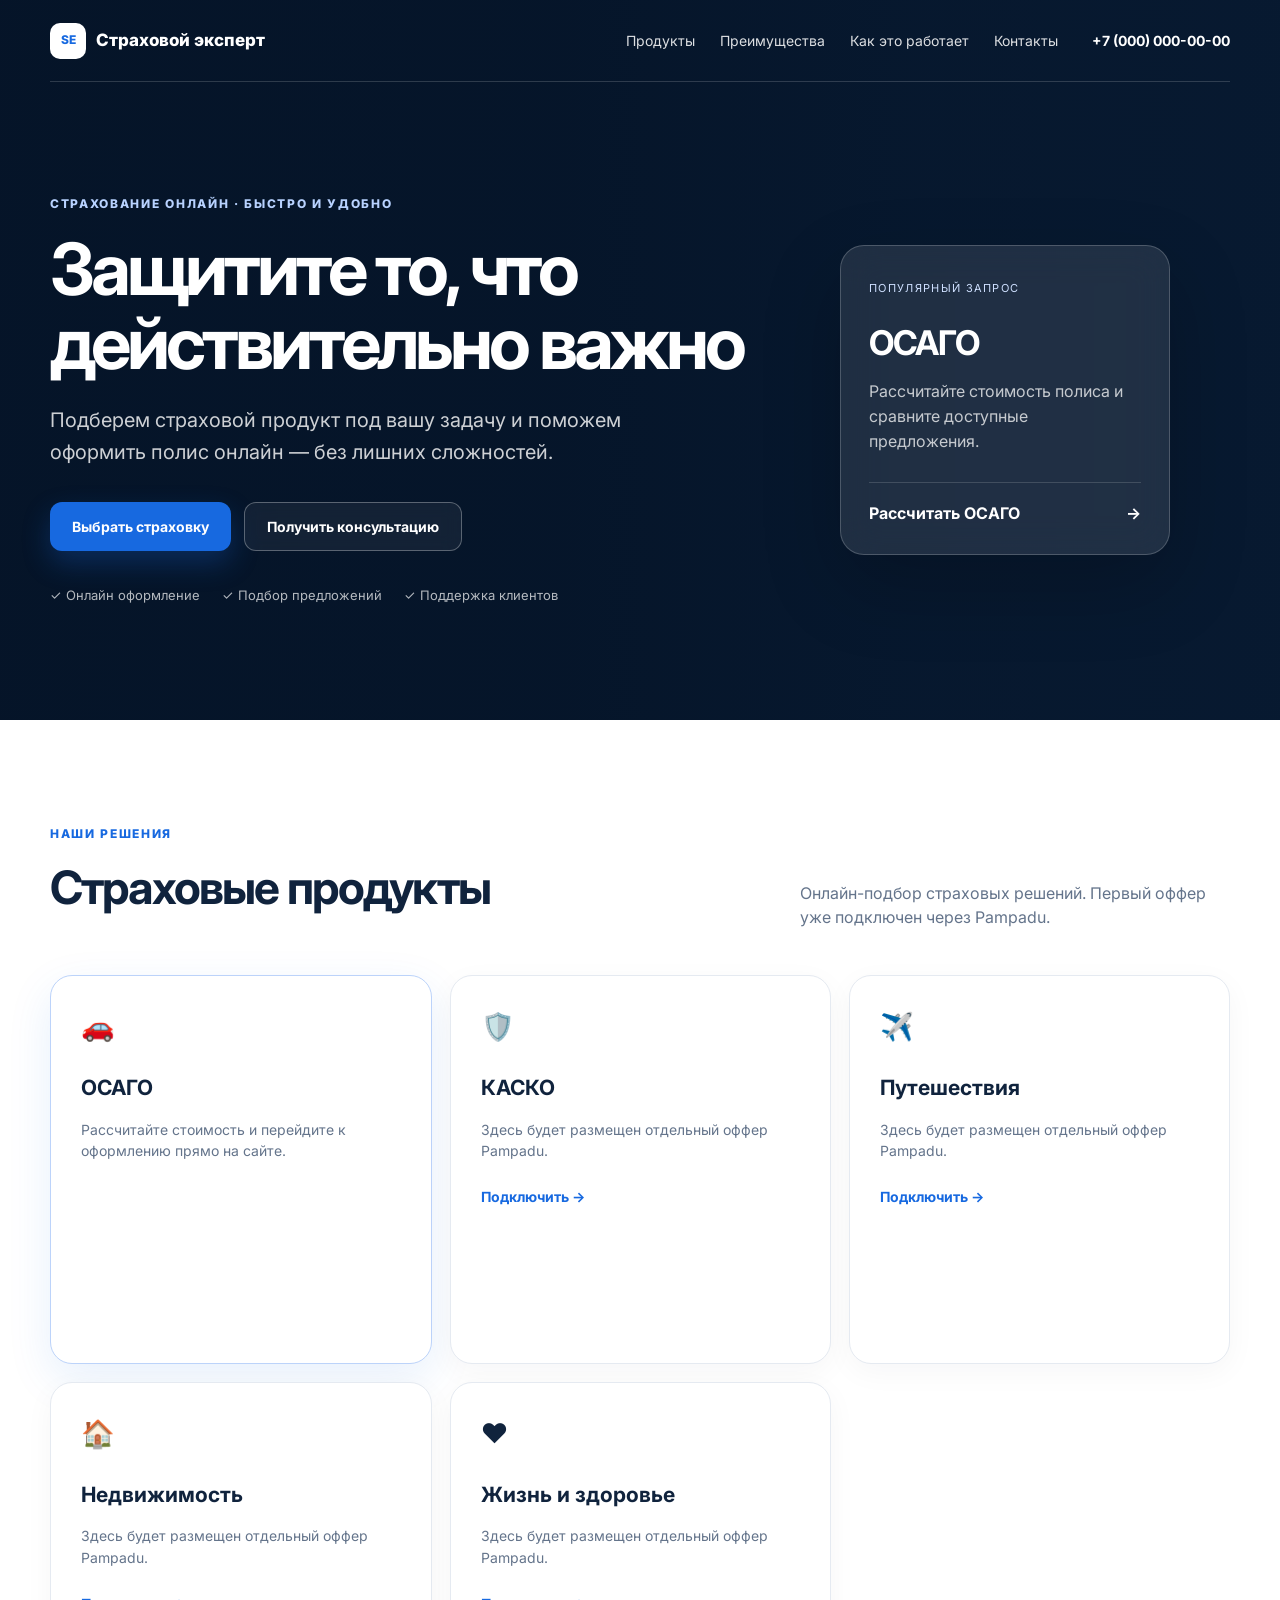
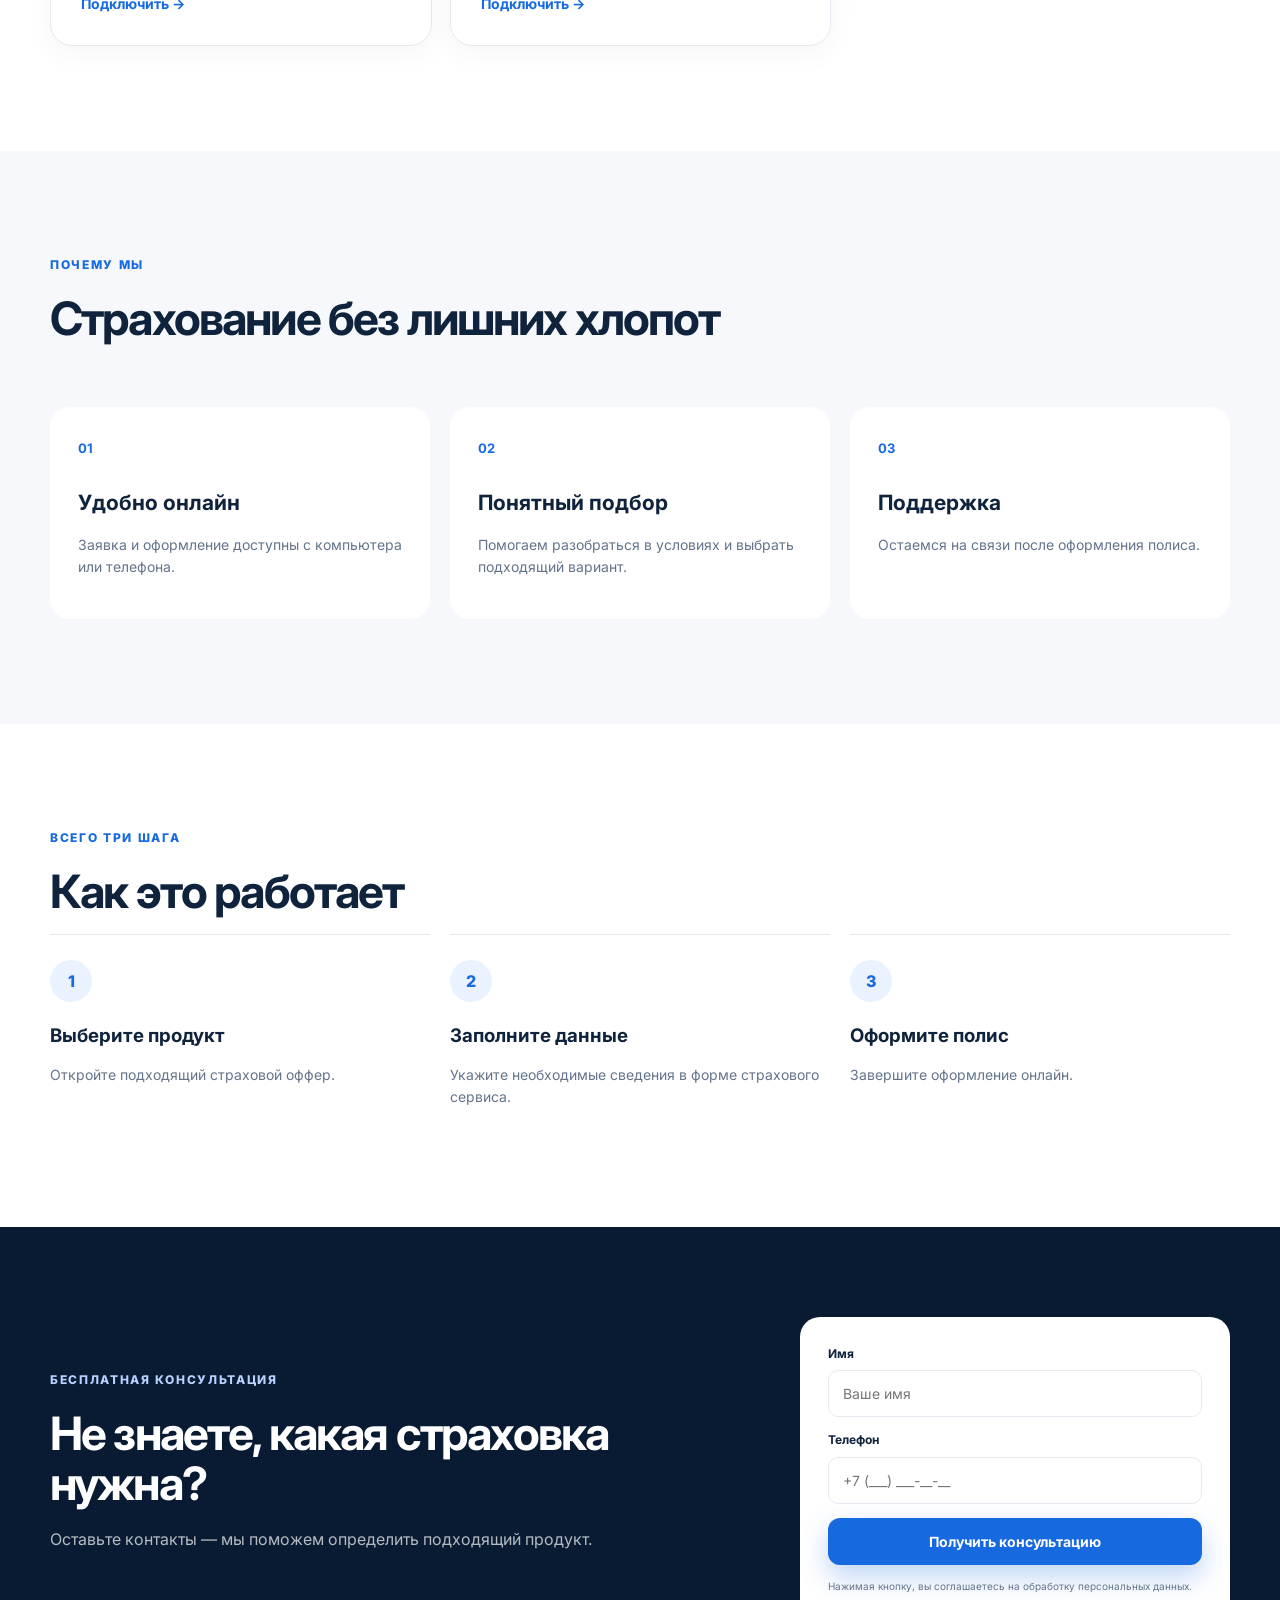
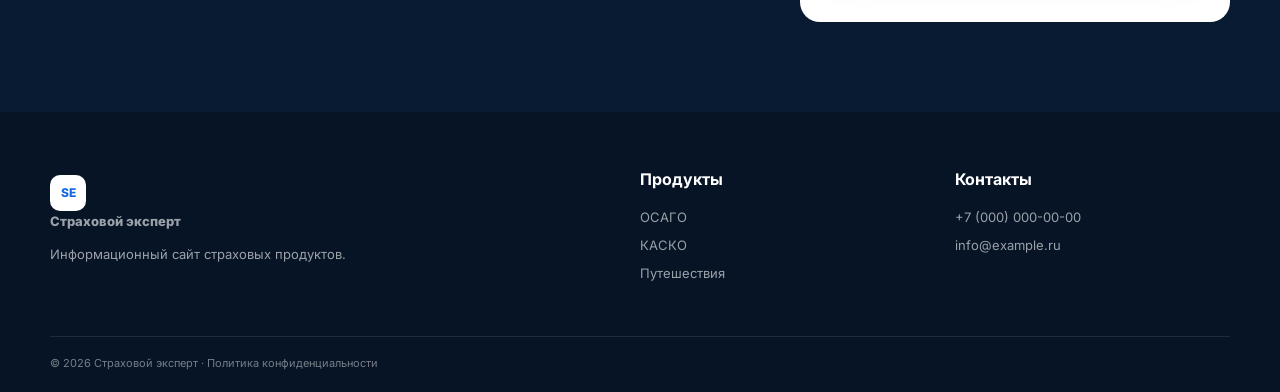
==== index.html @ 4b4bce6c "Integrate Pampadu insurance offer widget" ====
<!doctype html><html lang="ru"><head><meta charset="utf-8"><meta name="viewport" content="width=device-width,initial-scale=1"><meta name="description" content="Страхование онлайн: ОСАГО, КАСКО, путешествия, недвижимость, жизнь и здоровье."><meta name="theme-color" content="#081b33"><title>Страховой эксперт — страхование онлайн</title><link rel="preconnect" href="https://fonts.googleapis.com"><link rel="preconnect" href="https://fonts.gstatic.com" crossorigin><link href="https://fonts.googleapis.com/css2?family=Inter:wght@400;500;600;700;800&display=swap" rel="stylesheet"><link rel="stylesheet" href="assets/css/style.css"></head><body><header class="site-header"><div class="container nav"><a class="logo" href="#top"><span>SE</span> Страховой эксперт</a><nav aria-label="Основная навигация"><a href="#products">Продукты</a><a href="#benefits">Преимущества</a><a href="#steps">Как это работает</a><a href="#contacts">Контакты</a></nav><a class="nav-phone" href="tel:+70000000000">+7 (000) 000-00-00</a></div></header><main id="top"><section class="hero"><div class="hero-bg" aria-hidden="true"></div><div class="container hero-grid"><div class="hero-copy"><div class="eyebrow">Страхование онлайн · быстро и удобно</div><h1>Защитите то, что действительно важно</h1><p class="hero-lead">Подберем страховой продукт под вашу задачу и поможем оформить полис онлайн — без лишних сложностей.</p><div class="hero-actions"><a class="btn btn-primary" href="#products">Выбрать страховку</a><a class="btn btn-ghost" href="#contacts">Получить консультацию</a></div><div class="hero-trust"><span>✓ Онлайн оформление</span><span>✓ Подбор предложений</span><span>✓ Поддержка клиентов</span></div></div><aside class="hero-card"><span class="card-label">Популярный запрос</span><h2>ОСАГО</h2><p>Рассчитайте стоимость полиса и сравните доступные предложения.</p><a href="#widget-osago">Рассчитать ОСАГО <span>→</span></a></aside></div></section><section class="section" id="products"><div class="container"><div class="section-head"><div><div class="eyebrow dark">Наши решения</div><h2>Страховые продукты</h2></div><p>Онлайн-подбор страховых решений. Первый оффер уже подключен через Pampadu.</p></div><div class="products-grid"><article class="product-card featured" id="widget-osago"><div class="product-icon">🚗</div><h3>ОСАГО</h3><p>Рассчитайте стоимость и перейдите к оформлению прямо на сайте.</p><div class="pampadu-widget"><iframe src="https://ppdu.ru/20a883ab-352c-4dda-99d6-21e7056b18e9" style="width:100%;border:none;min-width:320px;overflow:hidden" id="ppdwiOffer" scrolling="no" title="Оффер Pampadu — ОСАГО"></iframe></div></article><article class="product-card"><div class="product-icon">🛡️</div><h3>КАСКО</h3><p>Здесь будет размещен отдельный оффер Pampadu.</p><a href="#contacts">Подключить →</a></article><article class="product-card"><div class="product-icon">✈️</div><h3>Путешествия</h3><p>Здесь будет размещен отдельный оффер Pampadu.</p><a href="#contacts">Подключить →</a></article><article class="product-card"><div class="product-icon">🏠</div><h3>Недвижимость</h3><p>Здесь будет размещен отдельный оффер Pampadu.</p><a href="#contacts">Подключить →</a></article><article class="product-card"><div class="product-icon">❤️</div><h3>Жизнь и здоровье</h3><p>Здесь будет размещен отдельный оффер Pampadu.</p><a href="#contacts">Подключить →</a></article></div></div></section><section class="benefits section" id="benefits"><div class="container"><div class="section-head"><div><div class="eyebrow dark">Почему мы</div><h2>Страхование без лишних хлопот</h2></div></div><div class="benefit-grid"><div><b>01</b><h3>Удобно онлайн</h3><p>Заявка и оформление доступны с компьютера или телефона.</p></div><div><b>02</b><h3>Понятный подбор</h3><p>Помогаем разобраться в условиях и выбрать подходящий вариант.</p></div><div><b>03</b><h3>Поддержка</h3><p>Остаемся на связи после оформления полиса.</p></div></div></div></section><section class="steps section" id="steps"><div class="container"><div class="eyebrow dark">Всего три шага</div><h2>Как это работает</h2><div class="steps-grid"><div><span>1</span><h3>Выберите продукт</h3><p>Откройте подходящий страховой оффер.</p></div><div><span>2</span><h3>Заполните данные</h3><p>Укажите необходимые сведения в форме страхового сервиса.</p></div><div><span>3</span><h3>Оформите полис</h3><p>Завершите оформление онлайн.</p></div></div></div></section><section class="cta" id="contacts"><div class="container cta-grid"><div><div class="eyebrow">Бесплатная консультация</div><h2>Не знаете, какая страховка нужна?</h2><p>Оставьте контакты — мы поможем определить подходящий продукт.</p></div><form class="lead-form"><label>Имя<input name="name" autocomplete="name" placeholder="Ваше имя" required></label><label>Телефон<input name="phone" autocomplete="tel" placeholder="+7 (___) ___-__-__" required></label><button class="btn btn-primary" type="submit">Получить консультацию</button><small>Нажимая кнопку, вы соглашаетесь на обработку персональных данных.</small></form></div></section></main><footer><div class="container footer-grid"><div><a class="logo" href="#top"><span>SE</span> Страховой эксперт</a><p>Информационный сайт страховых продуктов.</p></div><div><b>Продукты</b><a href="#products">ОСАГО</a><a href="#products">КАСКО</a><a href="#products">Путешествия</a></div><div><b>Контакты</b><a href="tel:+70000000000">+7 (000) 000-00-00</a><a href="mailto:info@example.ru">info@example.ru</a></div></div><div class="container copyright">© 2026 Страховой эксперт · Политика конфиденциальности</div></footer><script src="https://ppdu.ru/ppdw.js"></script><script src="assets/js/main.js" defer></script></body></html>
---- assets/css/style.css ----
:root{--navy:#081b33;--blue:#1769e0;--blue2:#0d4fbf;--ink:#10233d;--muted:#64748b;--line:#e5eaf1;--white:#fff;--bg:#f6f8fb}*{box-sizing:border-box}html{scroll-behavior:smooth}body{margin:0;font-family:Inter,Arial,sans-serif;color:var(--ink);background:#fff;line-height:1.55}a{text-decoration:none;color:inherit}.container{width:min(1180px,calc(100% - 40px));margin:auto}.site-header{position:absolute;z-index:10;top:0;left:0;width:100%;color:#fff}.nav{height:82px;display:flex;align-items:center;gap:34px;border-bottom:1px solid rgba(255,255,255,.16)}.logo{font-weight:800;font-size:17px;display:flex;align-items:center;gap:10px;white-space:nowrap}.logo span{display:grid;place-items:center;width:36px;height:36px;border-radius:10px;background:#fff;color:var(--blue);font-size:12px}.nav nav{display:flex;gap:25px;margin-left:auto}.nav nav a{font-size:14px;color:rgba(255,255,255,.86);transition:.2s}.nav nav a:hover{color:#fff}.nav-phone{font-weight:700;font-size:14px}.hero{position:relative;min-height:720px;display:flex;align-items:center;overflow:hidden;background:var(--navy);color:#fff}.hero-bg{position:absolute;inset:0;background:linear-gradient(90deg,rgba(5,20,40,.96) 0%,rgba(5,20,40,.83) 43%,rgba(5,20,40,.42) 72%,rgba(5,20,40,.25) 100%),url('https://images.unsplash.com/photo-1554224155-6726b3ff858f?auto=format&fit=crop&w=2200&q=85') center/cover no-repeat;transform:scale(1.01)}.hero-grid{position:relative;z-index:1;display:grid;grid-template-columns:minmax(0,720px) 330px;gap:70px;align-items:center;padding-top:80px}.eyebrow{text-transform:uppercase;letter-spacing:.14em;font-size:12px;font-weight:800;color:#b8d2ff;margin-bottom:18px}.eyebrow.dark{color:var(--blue)}h1{font-size:clamp(44px,6vw,72px);line-height:1.03;letter-spacing:-.055em;margin:0 0 24px;max-width:760px}h2{font-size:clamp(32px,4vw,46px);line-height:1.1;letter-spacing:-.04em;margin:0 0 18px}.hero-lead{font-size:20px;line-height:1.6;color:rgba(255,255,255,.8);max-width:650px}.hero-actions{display:flex;gap:13px;flex-wrap:wrap;margin:34px 0}.btn{display:inline-flex;align-items:center;justify-content:center;border:0;border-radius:12px;padding:15px 22px;font:700 14px Inter;cursor:pointer}.btn-primary{background:var(--blue);color:#fff;box-shadow:0 12px 28px rgba(23,105,224,.28)}.btn-primary:hover{background:#2878eb}.btn-ghost{border:1px solid rgba(255,255,255,.3);color:#fff;background:rgba(255,255,255,.06);backdrop-filter:blur(8px)}.hero-trust{display:flex;gap:22px;flex-wrap:wrap;color:rgba(255,255,255,.7);font-size:13px}.hero-card{padding:28px;border:1px solid rgba(255,255,255,.2);background:rgba(255,255,255,.1);backdrop-filter:blur(18px);border-radius:24px;box-shadow:0 30px 80px rgba(0,0,0,.2)}.card-label{font-size:11px;text-transform:uppercase;letter-spacing:.12em;color:#cfe0ff}.hero-card h2{font-size:34px;margin-top:25px}.hero-card p{color:rgba(255,255,255,.75)}.hero-card a{display:flex;justify-content:space-between;margin-top:28px;padding-top:18px;border-top:1px solid rgba(255,255,255,.15);font-weight:700}.section{padding:105px 0}.section-head{display:flex;justify-content:space-between;gap:40px;align-items:end;margin-bottom:45px}.section-head>p{max-width:430px;color:var(--muted);margin:0}.products-grid{display:grid;grid-template-columns:repeat(3,1fr);gap:18px}.product-card{padding:30px;border:1px solid var(--line);border-radius:22px;background:#fff;min-height:235px;transition:.25s;box-shadow:0 8px 30px rgba(16,35,61,.04)}.product-card:hover{transform:translateY(-5px);box-shadow:0 18px 45px rgba(16,35,61,.1)}.product-card.featured{border-color:#bcd3fa;box-shadow:0 15px 45px rgba(23,105,224,.1)}.product-icon{font-size:27px;margin-bottom:24px}.product-card h3{margin:0 0 9px;font-size:21px}.product-card p{color:var(--muted);font-size:14px}.product-card a{display:inline-block;margin-top:10px;color:var(--blue);font-weight:700;font-size:14px}.benefits{background:var(--bg)}.benefit-grid{display:grid;grid-template-columns:repeat(3,1fr);gap:20px}.benefit-grid>div{padding:28px;background:#fff;border-radius:20px}.benefit-grid b{color:var(--blue);font-size:13px}.benefit-grid h3{font-size:21px;margin:28px 0 8px}.benefit-grid p,.steps p{color:var(--muted);font-size:14px}.steps-grid{display:grid;grid-template-columns:repeat(3,1fr);gap:20px}.steps-grid>div{border-top:1px solid var(--line);padding-top:25px}.steps-grid span{display:grid;place-items:center;width:42px;height:42px;border-radius:50%;background:#eaf2ff;color:var(--blue);font-weight:800}.steps-grid h3{margin-bottom:7px}.cta{padding:90px 0;background:var(--navy);color:#fff}.cta-grid{display:grid;grid-template-columns:1fr 430px;gap:70px;align-items:center}.cta p{color:rgba(255,255,255,.7)}.lead-form{background:#fff;color:var(--ink);padding:28px;border-radius:20px;display:grid;gap:14px}.lead-form label{font-size:12px;font-weight:700}.lead-form input{display:block;width:100%;margin-top:7px;padding:14px;border:1px solid var(--line);border-radius:10px;font:14px Inter}.lead-form small{color:var(--muted);font-size:10px}footer{background:#061426;color:#fff;padding:55px 0 20px}.footer-grid{display:grid;grid-template-columns:2fr 1fr 1fr;gap:40px}.footer-grid p,.footer-grid a{color:rgba(255,255,255,.6);font-size:13px}.footer-grid b{display:block;margin-bottom:15px}.footer-grid a{display:block;margin:8px 0}.copyright{border-top:1px solid rgba(255,255,255,.1);margin-top:45px;padding-top:18px;color:rgba(255,255,255,.45);font-size:11px}@media(max-width:900px){.nav nav{display:none}.nav-phone{margin-left:auto}.hero{min-height:760px}.hero-grid{grid-template-columns:1fr}.hero-card{display:none}.products-grid{grid-template-columns:repeat(2,1fr)}.benefit-grid,.steps-grid{grid-template-columns:1fr}.cta-grid{grid-template-columns:1fr;gap:30px}}@media(max-width:600px){.container{width:min(100% - 28px,1180px)}.nav{height:70px}.nav-phone{font-size:12px}.hero{min-height:700px}.hero-grid{padding-top:70px}h1{font-size:43px}.hero-lead{font-size:17px}.hero-trust{display:block}.hero-trust span{display:block;margin:7px 0}.section{padding:70px 0}.section-head{display:block}.section-head>p{margin-top:15px}.products-grid{grid-template-columns:1fr}.footer-grid{grid-template-columns:1fr}.cta{padding:70px 0}}
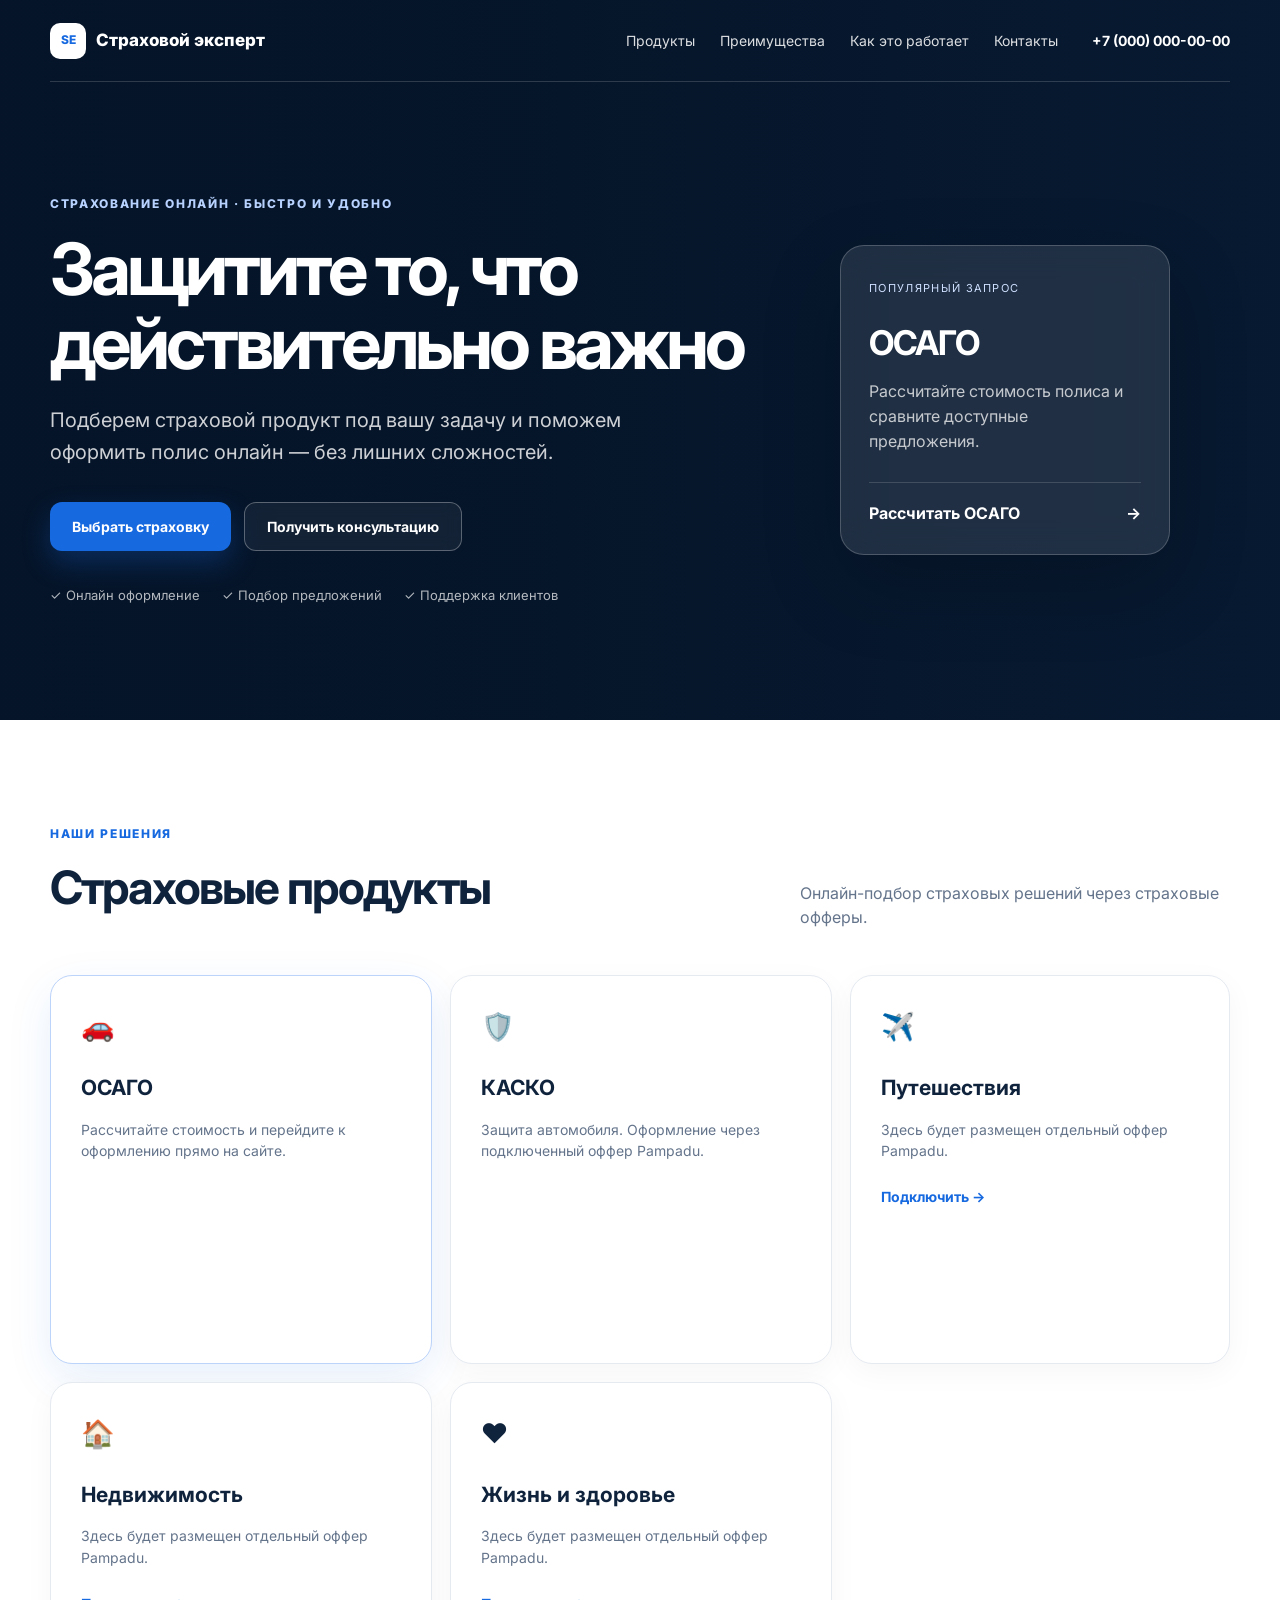
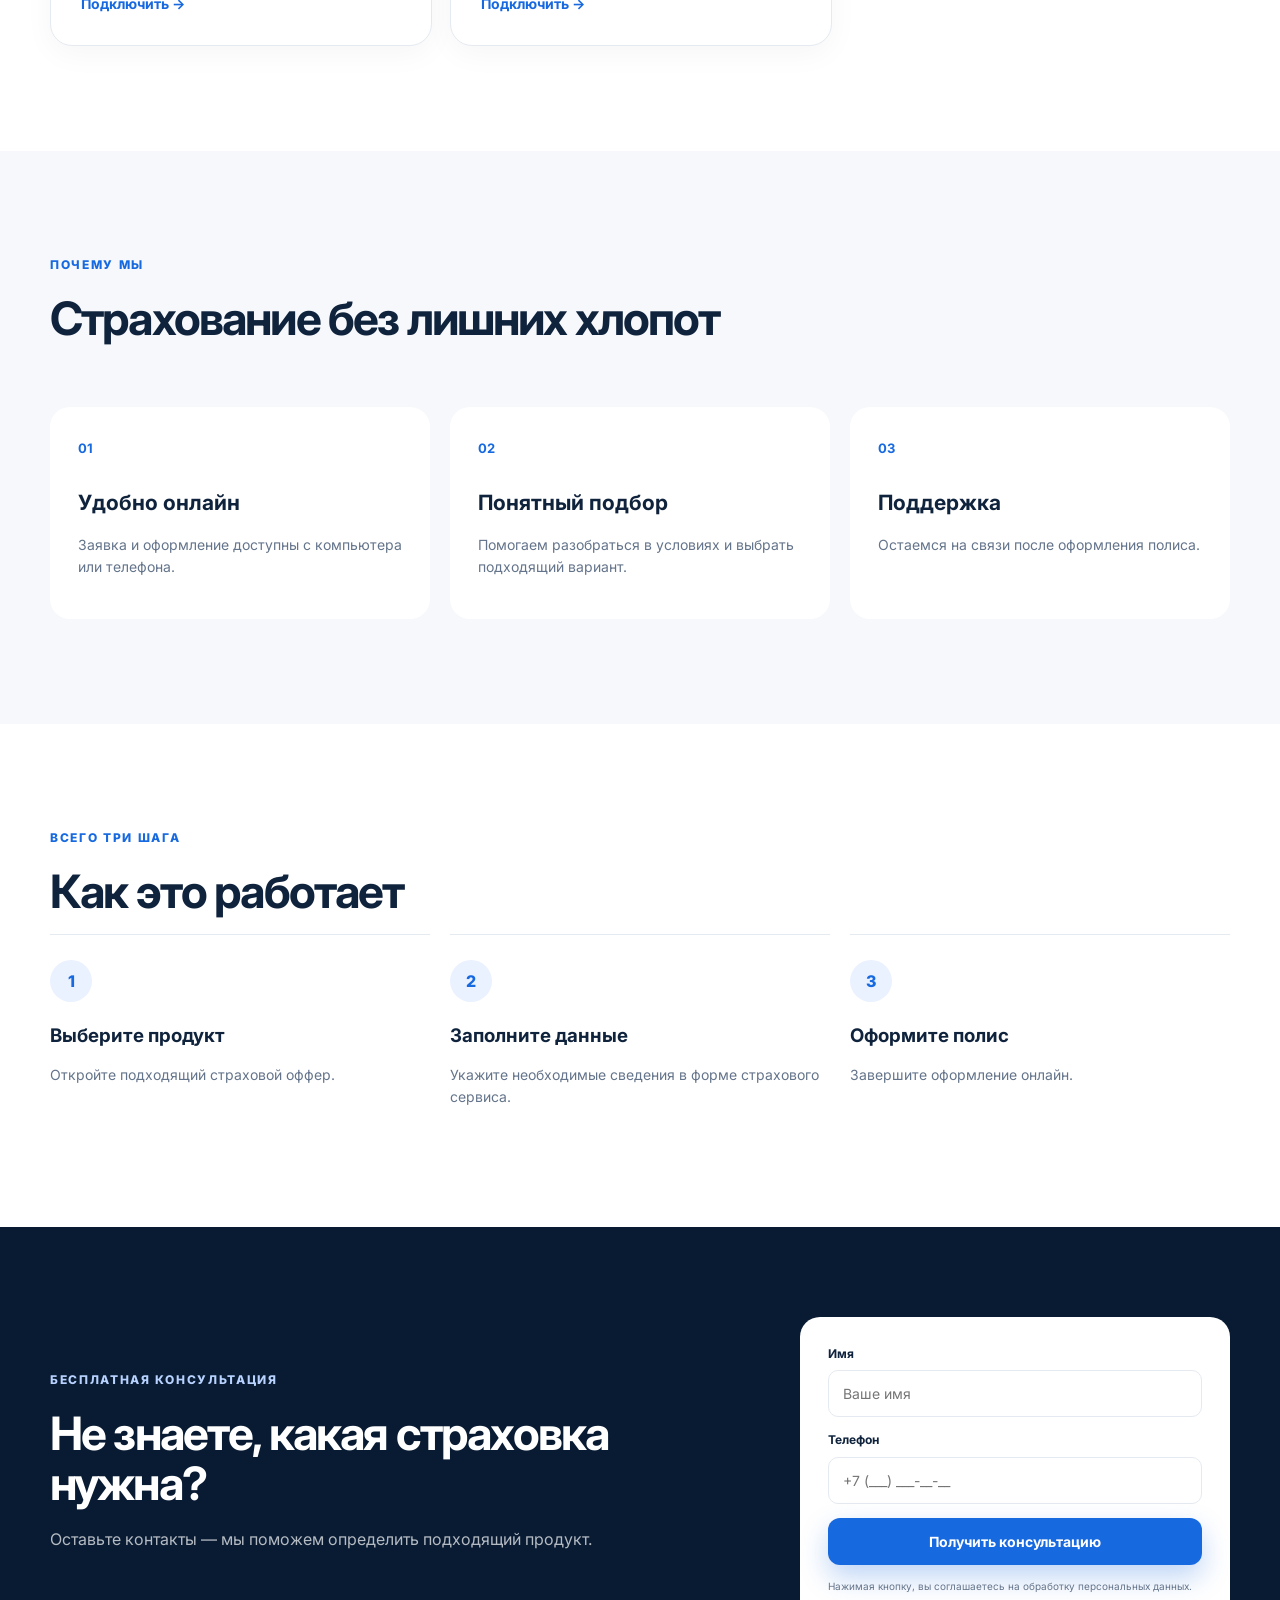
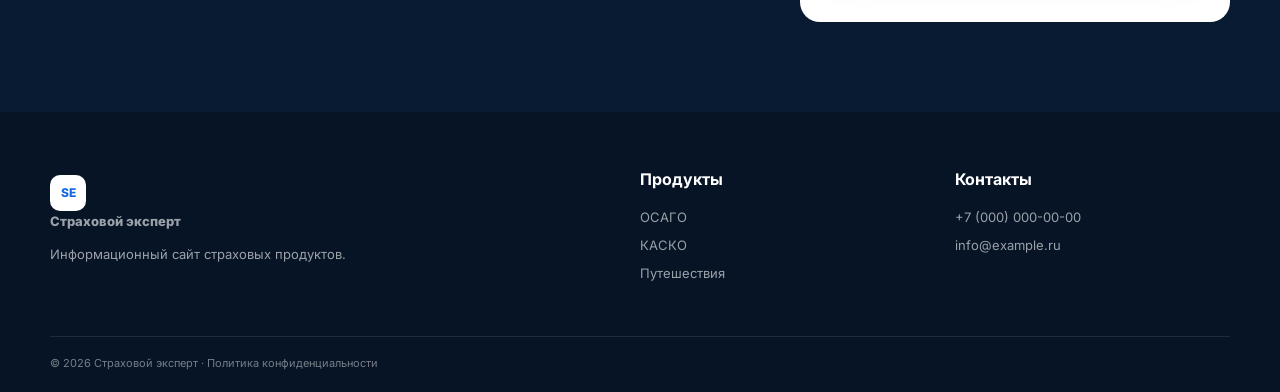
==== commit 9620ef2f: "Connect second Pampadu insurance offer to KASKO" ====
--- a/index.html
+++ b/index.html
@@ -1 +1 @@
-<!doctype html><html lang="ru"><head><meta charset="utf-8"><meta name="viewport" content="width=device-width,initial-scale=1"><meta name="description" content="Страхование онлайн: ОСАГО, КАСКО, путешествия, недвижимость, жизнь и здоровье."><meta name="theme-color" content="#081b33"><title>Страховой эксперт — страхование онлайн</title><link rel="preconnect" href="https://fonts.googleapis.com"><link rel="preconnect" href="https://fonts.gstatic.com" crossorigin><link href="https://fonts.googleapis.com/css2?family=Inter:wght@400;500;600;700;800&display=swap" rel="stylesheet"><link rel="stylesheet" href="assets/css/style.css"></head><body><header class="site-header"><div class="container nav"><a class="logo" href="#top"><span>SE</span> Страховой эксперт</a><nav aria-label="Основная навигация"><a href="#products">Продукты</a><a href="#benefits">Преимущества</a><a href="#steps">Как это работает</a><a href="#contacts">Контакты</a></nav><a class="nav-phone" href="tel:+70000000000">+7 (000) 000-00-00</a></div></header><main id="top"><section class="hero"><div class="hero-bg" aria-hidden="true"></div><div class="container hero-grid"><div class="hero-copy"><div class="eyebrow">Страхование онлайн · быстро и удобно</div><h1>Защитите то, что действительно важно</h1><p class="hero-lead">Подберем страховой продукт под вашу задачу и поможем оформить полис онлайн — без лишних сложностей.</p><div class="hero-actions"><a class="btn btn-primary" href="#products">Выбрать страховку</a><a class="btn btn-ghost" href="#contacts">Получить консультацию</a></div><div class="hero-trust"><span>✓ Онлайн оформление</span><span>✓ Подбор предложений</span><span>✓ Поддержка клиентов</span></div></div><aside class="hero-card"><span class="card-label">Популярный запрос</span><h2>ОСАГО</h2><p>Рассчитайте стоимость полиса и сравните доступные предложения.</p><a href="#widget-osago">Рассчитать ОСАГО <span>→</span></a></aside></div></section><section class="section" id="products"><div class="container"><div class="section-head"><div><div class="eyebrow dark">Наши решения</div><h2>Страховые продукты</h2></div><p>Онлайн-подбор страховых решений. Первый оффер уже подключен через Pampadu.</p></div><div class="products-grid"><article class="product-card featured" id="widget-osago"><div class="product-icon">🚗</div><h3>ОСАГО</h3><p>Рассчитайте стоимость и перейдите к оформлению прямо на сайте.</p><div class="pampadu-widget"><iframe src="https://ppdu.ru/20a883ab-352c-4dda-99d6-21e7056b18e9" style="width:100%;border:none;min-width:320px;overflow:hidden" id="ppdwiOffer" scrolling="no" title="Оффер Pampadu — ОСАГО"></iframe></div></article><article class="product-card"><div class="product-icon">🛡️</div><h3>КАСКО</h3><p>Здесь будет размещен отдельный оффер Pampadu.</p><a href="#contacts">Подключить →</a></article><article class="product-card"><div class="product-icon">✈️</div><h3>Путешествия</h3><p>Здесь будет размещен отдельный оффер Pampadu.</p><a href="#contacts">Подключить →</a></article><article class="product-card"><div class="product-icon">🏠</div><h3>Недвижимость</h3><p>Здесь будет размещен отдельный оффер Pampadu.</p><a href="#contacts">Подключить →</a></article><article class="product-card"><div class="product-icon">❤️</div><h3>Жизнь и здоровье</h3><p>Здесь будет размещен отдельный оффер Pampadu.</p><a href="#contacts">Подключить →</a></article></div></div></section><section class="benefits section" id="benefits"><div class="container"><div class="section-head"><div><div class="eyebrow dark">Почему мы</div><h2>Страхование без лишних хлопот</h2></div></div><div class="benefit-grid"><div><b>01</b><h3>Удобно онлайн</h3><p>Заявка и оформление доступны с компьютера или телефона.</p></div><div><b>02</b><h3>Понятный подбор</h3><p>Помогаем разобраться в условиях и выбрать подходящий вариант.</p></div><div><b>03</b><h3>Поддержка</h3><p>Остаемся на связи после оформления полиса.</p></div></div></div></section><section class="steps section" id="steps"><div class="container"><div class="eyebrow dark">Всего три шага</div><h2>Как это работает</h2><div class="steps-grid"><div><span>1</span><h3>Выберите продукт</h3><p>Откройте подходящий страховой оффер.</p></div><div><span>2</span><h3>Заполните данные</h3><p>Укажите необходимые сведения в форме страхового сервиса.</p></div><div><span>3</span><h3>Оформите полис</h3><p>Завершите оформление онлайн.</p></div></div></div></section><section class="cta" id="contacts"><div class="container cta-grid"><div><div class="eyebrow">Бесплатная консультация</div><h2>Не знаете, какая страховка нужна?</h2><p>Оставьте контакты — мы поможем определить подходящий продукт.</p></div><form class="lead-form"><label>Имя<input name="name" autocomplete="name" placeholder="Ваше имя" required></label><label>Телефон<input name="phone" autocomplete="tel" placeholder="+7 (___) ___-__-__" required></label><button class="btn btn-primary" type="submit">Получить консультацию</button><small>Нажимая кнопку, вы соглашаетесь на обработку персональных данных.</small></form></div></section></main><footer><div class="container footer-grid"><div><a class="logo" href="#top"><span>SE</span> Страховой эксперт</a><p>Информационный сайт страховых продуктов.</p></div><div><b>Продукты</b><a href="#products">ОСАГО</a><a href="#products">КАСКО</a><a href="#products">Путешествия</a></div><div><b>Контакты</b><a href="tel:+70000000000">+7 (000) 000-00-00</a><a href="mailto:info@example.ru">info@example.ru</a></div></div><div class="container copyright">© 2026 Страховой эксперт · Политика конфиденциальности</div></footer><script src="https://ppdu.ru/ppdw.js"></script><script src="assets/js/main.js" defer></script></body></html>+<!doctype html><html lang="ru"><head><meta charset="utf-8"><meta name="viewport" content="width=device-width,initial-scale=1"><meta name="description" content="Страхование онлайн: ОСАГО, КАСКО, путешествия, недвижимость, жизнь и здоровье."><meta name="theme-color" content="#081b33"><title>Страховой эксперт — страхование онлайн</title><link rel="preconnect" href="https://fonts.googleapis.com"><link rel="preconnect" href="https://fonts.gstatic.com" crossorigin><link href="https://fonts.googleapis.com/css2?family=Inter:wght@400;500;600;700;800&display=swap" rel="stylesheet"><link rel="stylesheet" href="assets/css/style.css"></head><body><header class="site-header"><div class="container nav"><a class="logo" href="#top"><span>SE</span> Страховой эксперт</a><nav aria-label="Основная навигация"><a href="#products">Продукты</a><a href="#benefits">Преимущества</a><a href="#steps">Как это работает</a><a href="#contacts">Контакты</a></nav><a class="nav-phone" href="tel:+70000000000">+7 (000) 000-00-00</a></div></header><main id="top"><section class="hero"><div class="hero-bg" aria-hidden="true"></div><div class="container hero-grid"><div class="hero-copy"><div class="eyebrow">Страхование онлайн · быстро и удобно</div><h1>Защитите то, что действительно важно</h1><p class="hero-lead">Подберем страховой продукт под вашу задачу и поможем оформить полис онлайн — без лишних сложностей.</p><div class="hero-actions"><a class="btn btn-primary" href="#products">Выбрать страховку</a><a class="btn btn-ghost" href="#contacts">Получить консультацию</a></div><div class="hero-trust"><span>✓ Онлайн оформление</span><span>✓ Подбор предложений</span><span>✓ Поддержка клиентов</span></div></div><aside class="hero-card"><span class="card-label">Популярный запрос</span><h2>ОСАГО</h2><p>Рассчитайте стоимость полиса и сравните доступные предложения.</p><a href="#widget-osago">Рассчитать ОСАГО <span>→</span></a></aside></div></section><section class="section" id="products"><div class="container"><div class="section-head"><div><div class="eyebrow dark">Наши решения</div><h2>Страховые продукты</h2></div><p>Онлайн-подбор страховых решений через страховые офферы.</p></div><div class="products-grid"><article class="product-card featured" id="widget-osago"><div class="product-icon">🚗</div><h3>ОСАГО</h3><p>Рассчитайте стоимость и перейдите к оформлению прямо на сайте.</p><div class="pampadu-widget"><iframe src="https://ppdu.ru/20a883ab-352c-4dda-99d6-21e7056b18e9" style="width:100%;border:none;min-width:320px;overflow:hidden" id="ppdwiOfferOsago" scrolling="no" title="Оффер Pampadu — ОСАГО"></iframe></div></article><article class="product-card" id="widget-kasko"><div class="product-icon">🛡️</div><h3>КАСКО</h3><p>Защита автомобиля. Оформление через подключенный оффер Pampadu.</p><div class="pampadu-widget"><iframe src="https://ppdu.ru/44a9369d-fca0-433f-aa67-a8709d9ec18b" style="width:100%;border:none;min-width:320px;overflow:hidden" id="ppdwiOfferKasko" scrolling="no" title="Оффер Pampadu — КАСКО"></iframe></div></article><article class="product-card"><div class="product-icon">✈️</div><h3>Путешествия</h3><p>Здесь будет размещен отдельный оффер Pampadu.</p><a href="#contacts">Подключить →</a></article><article class="product-card"><div class="product-icon">🏠</div><h3>Недвижимость</h3><p>Здесь будет размещен отдельный оффер Pampadu.</p><a href="#contacts">Подключить →</a></article><article class="product-card"><div class="product-icon">❤️</div><h3>Жизнь и здоровье</h3><p>Здесь будет размещен отдельный оффер Pampadu.</p><a href="#contacts">Подключить →</a></article></div></div></section><section class="benefits section" id="benefits"><div class="container"><div class="section-head"><div><div class="eyebrow dark">Почему мы</div><h2>Страхование без лишних хлопот</h2></div></div><div class="benefit-grid"><div><b>01</b><h3>Удобно онлайн</h3><p>Заявка и оформление доступны с компьютера или телефона.</p></div><div><b>02</b><h3>Понятный подбор</h3><p>Помогаем разобраться в условиях и выбрать подходящий вариант.</p></div><div><b>03</b><h3>Поддержка</h3><p>Остаемся на связи после оформления полиса.</p></div></div></div></section><section class="steps section" id="steps"><div class="container"><div class="eyebrow dark">Всего три шага</div><h2>Как это работает</h2><div class="steps-grid"><div><span>1</span><h3>Выберите продукт</h3><p>Откройте подходящий страховой оффер.</p></div><div><span>2</span><h3>Заполните данные</h3><p>Укажите необходимые сведения в форме страхового сервиса.</p></div><div><span>3</span><h3>Оформите полис</h3><p>Завершите оформление онлайн.</p></div></div></div></section><section class="cta" id="contacts"><div class="container cta-grid"><div><div class="eyebrow">Бесплатная консультация</div><h2>Не знаете, какая страховка нужна?</h2><p>Оставьте контакты — мы поможем определить подходящий продукт.</p></div><form class="lead-form"><label>Имя<input name="name" autocomplete="name" placeholder="Ваше имя" required></label><label>Телефон<input name="phone" autocomplete="tel" placeholder="+7 (___) ___-__-__" required></label><button class="btn btn-primary" type="submit">Получить консультацию</button><small>Нажимая кнопку, вы соглашаетесь на обработку персональных данных.</small></form></div></section></main><footer><div class="container footer-grid"><div><a class="logo" href="#top"><span>SE</span> Страховой эксперт</a><p>Информационный сайт страховых продуктов.</p></div><div><b>Продукты</b><a href="#products">ОСАГО</a><a href="#widget-kasko">КАСКО</a><a href="#products">Путешествия</a></div><div><b>Контакты</b><a href="tel:+70000000000">+7 (000) 000-00-00</a><a href="mailto:info@example.ru">info@example.ru</a></div></div><div class="container copyright">© 2026 Страховой эксперт · Политика конфиденциальности</div></footer><script src="https://ppdu.ru/ppdw.js"></script><script src="assets/js/main.js" defer></script></body></html>
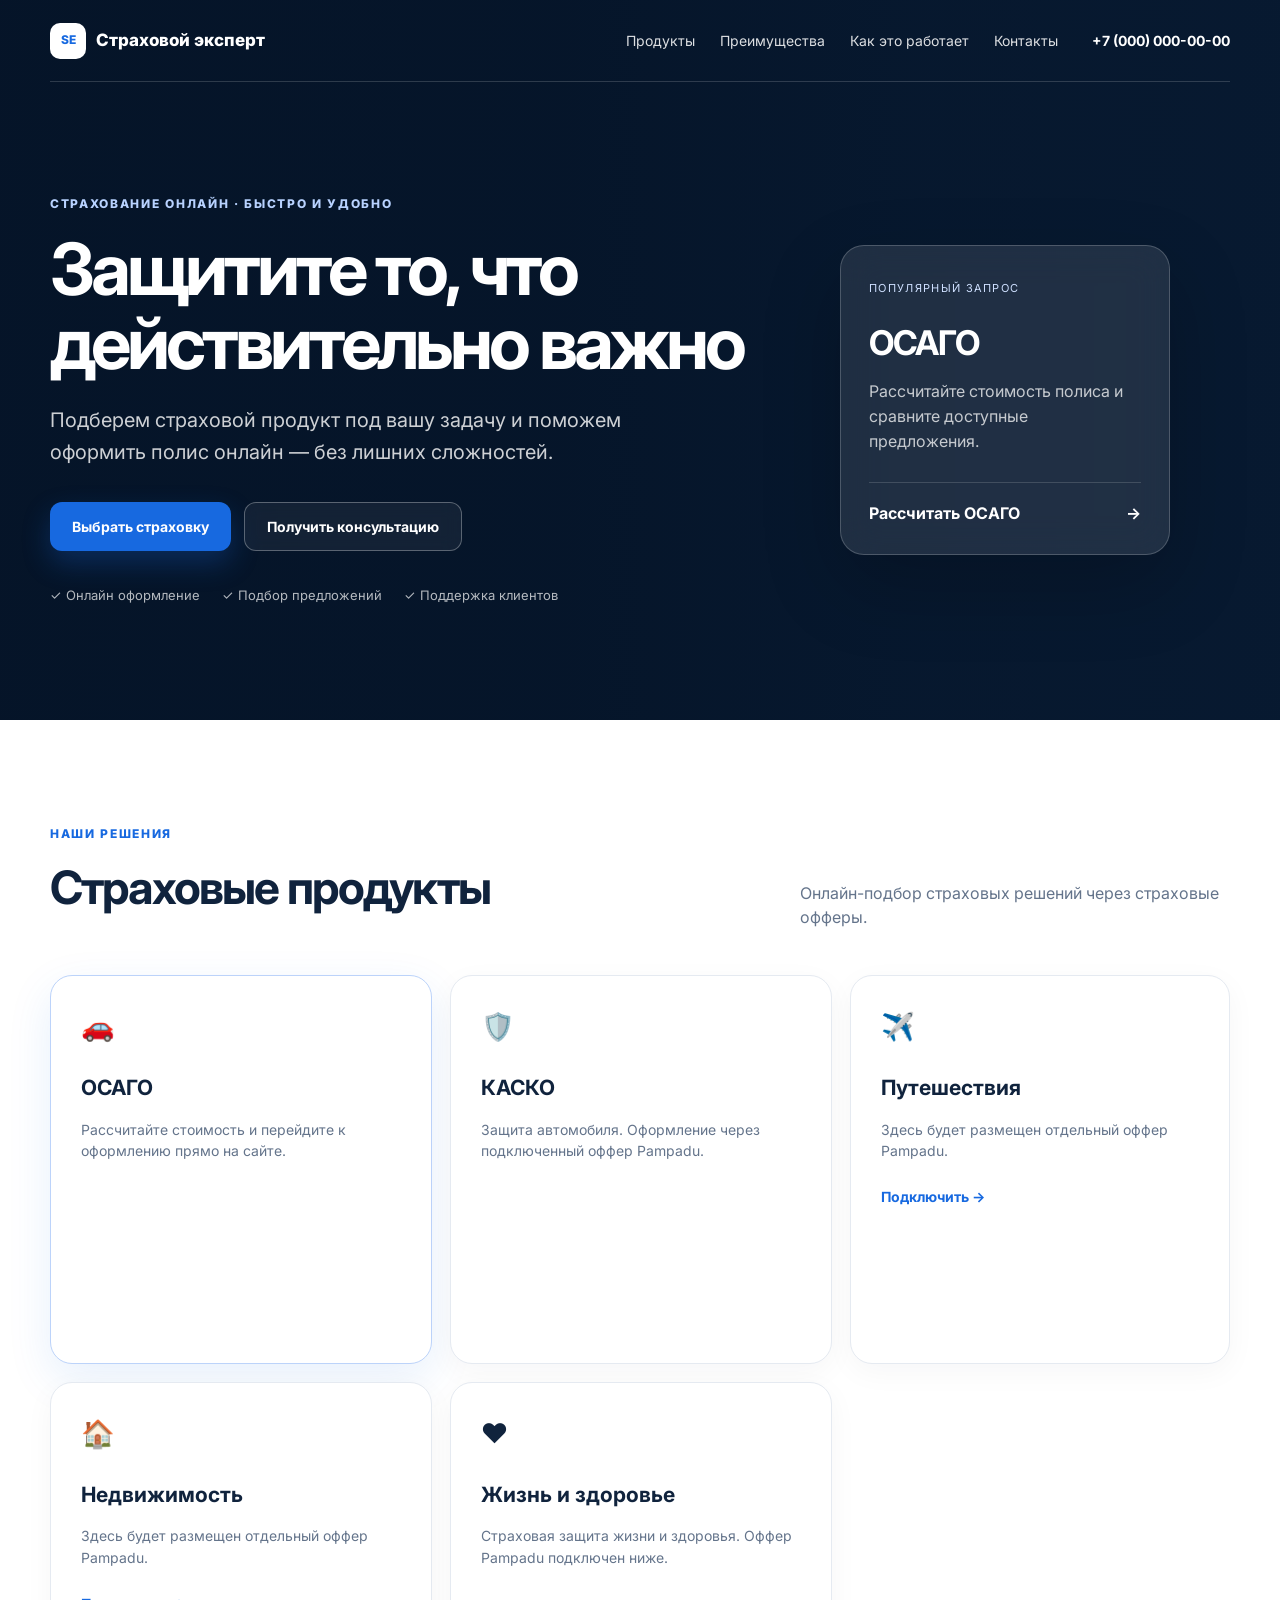
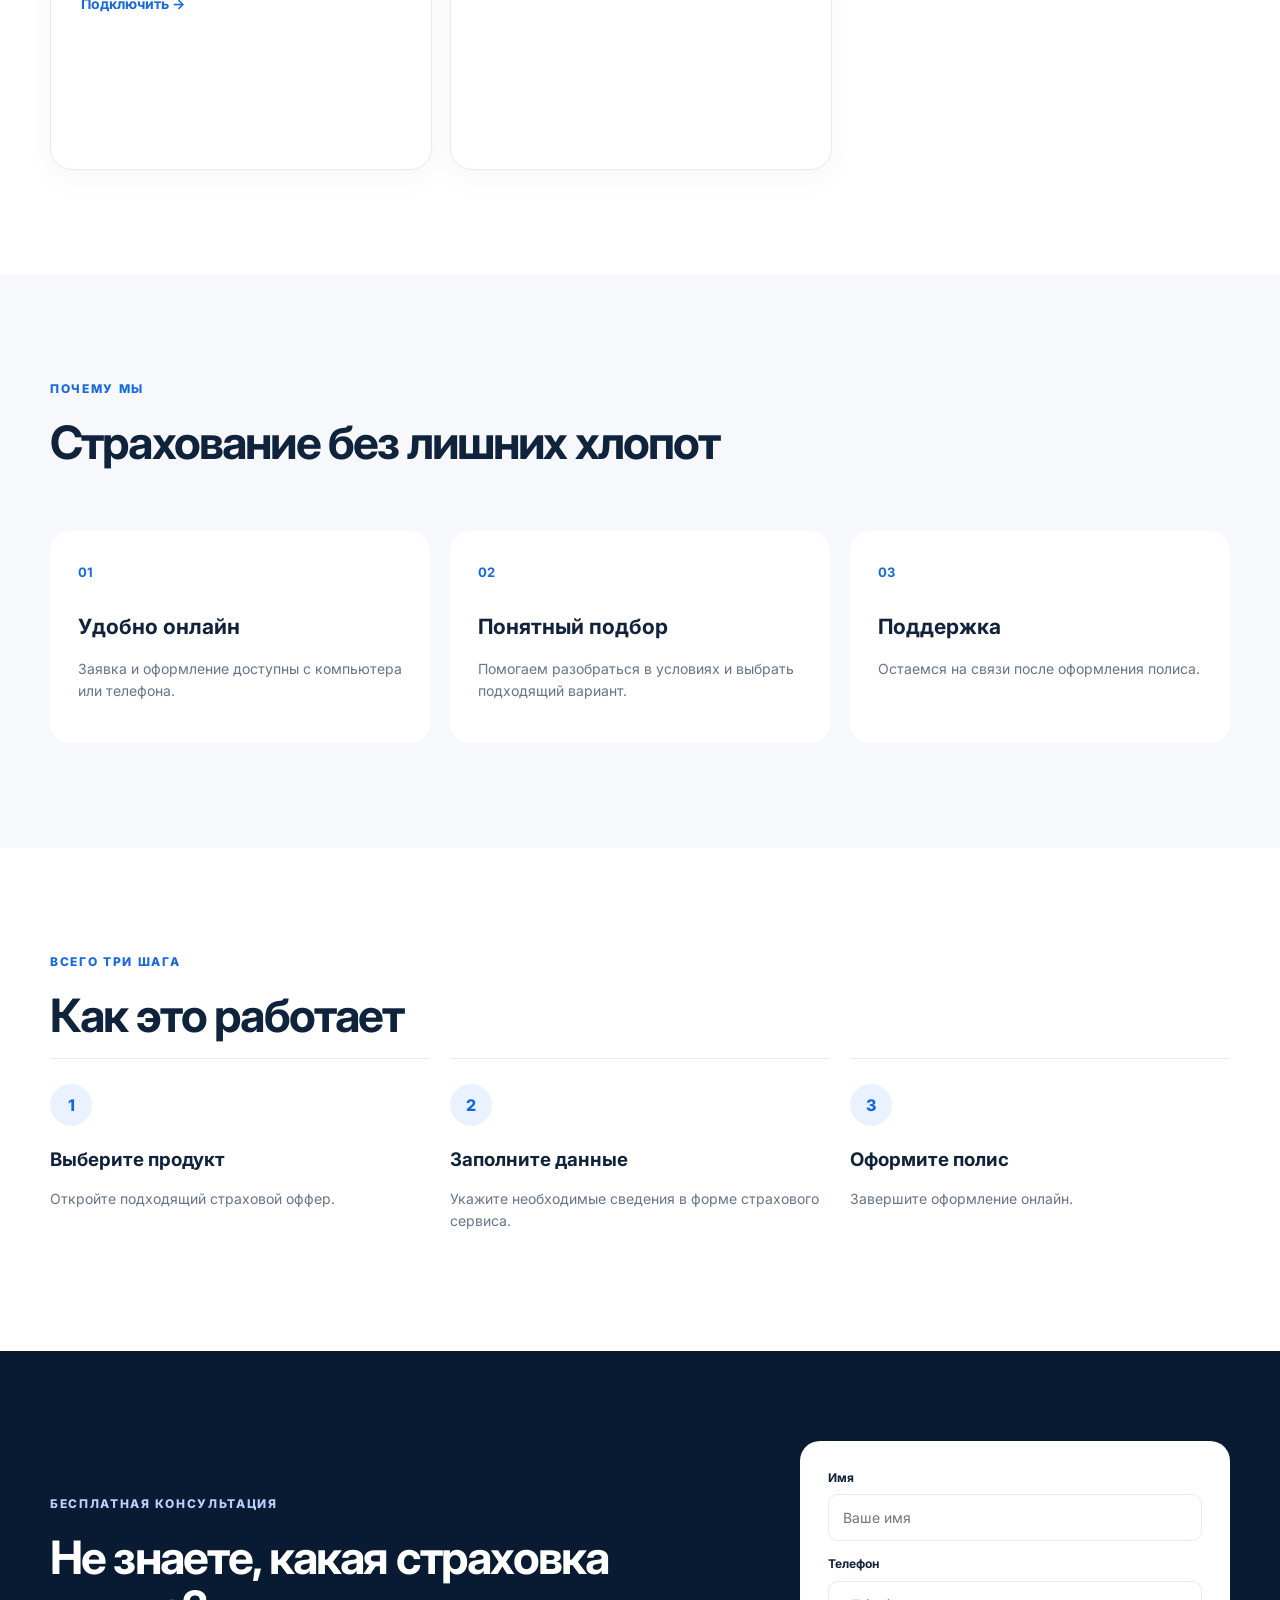
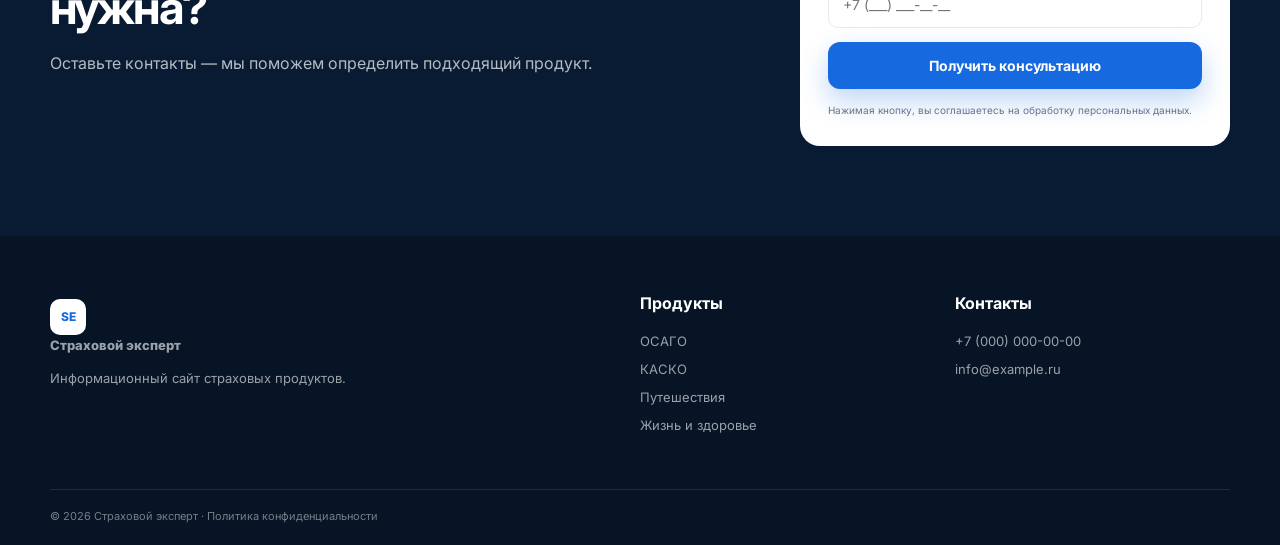
==== commit 4ab51ee5: "Connect Pampadu life and health offer" ====
--- a/index.html
+++ b/index.html
@@ -1 +1 @@
-<!doctype html><html lang="ru"><head><meta charset="utf-8"><meta name="viewport" content="width=device-width,initial-scale=1"><meta name="description" content="Страхование онлайн: ОСАГО, КАСКО, путешествия, недвижимость, жизнь и здоровье."><meta name="theme-color" content="#081b33"><title>Страховой эксперт — страхование онлайн</title><link rel="preconnect" href="https://fonts.googleapis.com"><link rel="preconnect" href="https://fonts.gstatic.com" crossorigin><link href="https://fonts.googleapis.com/css2?family=Inter:wght@400;500;600;700;800&display=swap" rel="stylesheet"><link rel="stylesheet" href="assets/css/style.css"></head><body><header class="site-header"><div class="container nav"><a class="logo" href="#top"><span>SE</span> Страховой эксперт</a><nav aria-label="Основная навигация"><a href="#products">Продукты</a><a href="#benefits">Преимущества</a><a href="#steps">Как это работает</a><a href="#contacts">Контакты</a></nav><a class="nav-phone" href="tel:+70000000000">+7 (000) 000-00-00</a></div></header><main id="top"><section class="hero"><div class="hero-bg" aria-hidden="true"></div><div class="container hero-grid"><div class="hero-copy"><div class="eyebrow">Страхование онлайн · быстро и удобно</div><h1>Защитите то, что действительно важно</h1><p class="hero-lead">Подберем страховой продукт под вашу задачу и поможем оформить полис онлайн — без лишних сложностей.</p><div class="hero-actions"><a class="btn btn-primary" href="#products">Выбрать страховку</a><a class="btn btn-ghost" href="#contacts">Получить консультацию</a></div><div class="hero-trust"><span>✓ Онлайн оформление</span><span>✓ Подбор предложений</span><span>✓ Поддержка клиентов</span></div></div><aside class="hero-card"><span class="card-label">Популярный запрос</span><h2>ОСАГО</h2><p>Рассчитайте стоимость полиса и сравните доступные предложения.</p><a href="#widget-osago">Рассчитать ОСАГО <span>→</span></a></aside></div></section><section class="section" id="products"><div class="container"><div class="section-head"><div><div class="eyebrow dark">Наши решения</div><h2>Страховые продукты</h2></div><p>Онлайн-подбор страховых решений через страховые офферы.</p></div><div class="products-grid"><article class="product-card featured" id="widget-osago"><div class="product-icon">🚗</div><h3>ОСАГО</h3><p>Рассчитайте стоимость и перейдите к оформлению прямо на сайте.</p><div class="pampadu-widget"><iframe src="https://ppdu.ru/20a883ab-352c-4dda-99d6-21e7056b18e9" style="width:100%;border:none;min-width:320px;overflow:hidden" id="ppdwiOfferOsago" scrolling="no" title="Оффер Pampadu — ОСАГО"></iframe></div></article><article class="product-card" id="widget-kasko"><div class="product-icon">🛡️</div><h3>КАСКО</h3><p>Защита автомобиля. Оформление через подключенный оффер Pampadu.</p><div class="pampadu-widget"><iframe src="https://ppdu.ru/44a9369d-fca0-433f-aa67-a8709d9ec18b" style="width:100%;border:none;min-width:320px;overflow:hidden" id="ppdwiOfferKasko" scrolling="no" title="Оффер Pampadu — КАСКО"></iframe></div></article><article class="product-card"><div class="product-icon">✈️</div><h3>Путешествия</h3><p>Здесь будет размещен отдельный оффер Pampadu.</p><a href="#contacts">Подключить →</a></article><article class="product-card"><div class="product-icon">🏠</div><h3>Недвижимость</h3><p>Здесь будет размещен отдельный оффер Pampadu.</p><a href="#contacts">Подключить →</a></article><article class="product-card"><div class="product-icon">❤️</div><h3>Жизнь и здоровье</h3><p>Здесь будет размещен отдельный оффер Pampadu.</p><a href="#contacts">Подключить →</a></article></div></div></section><section class="benefits section" id="benefits"><div class="container"><div class="section-head"><div><div class="eyebrow dark">Почему мы</div><h2>Страхование без лишних хлопот</h2></div></div><div class="benefit-grid"><div><b>01</b><h3>Удобно онлайн</h3><p>Заявка и оформление доступны с компьютера или телефона.</p></div><div><b>02</b><h3>Понятный подбор</h3><p>Помогаем разобраться в условиях и выбрать подходящий вариант.</p></div><div><b>03</b><h3>Поддержка</h3><p>Остаемся на связи после оформления полиса.</p></div></div></div></section><section class="steps section" id="steps"><div class="container"><div class="eyebrow dark">Всего три шага</div><h2>Как это работает</h2><div class="steps-grid"><div><span>1</span><h3>Выберите продукт</h3><p>Откройте подходящий страховой оффер.</p></div><div><span>2</span><h3>Заполните данные</h3><p>Укажите необходимые сведения в форме страхового сервиса.</p></div><div><span>3</span><h3>Оформите полис</h3><p>Завершите оформление онлайн.</p></div></div></div></section><section class="cta" id="contacts"><div class="container cta-grid"><div><div class="eyebrow">Бесплатная консультация</div><h2>Не знаете, какая страховка нужна?</h2><p>Оставьте контакты — мы поможем определить подходящий продукт.</p></div><form class="lead-form"><label>Имя<input name="name" autocomplete="name" placeholder="Ваше имя" required></label><label>Телефон<input name="phone" autocomplete="tel" placeholder="+7 (___) ___-__-__" required></label><button class="btn btn-primary" type="submit">Получить консультацию</button><small>Нажимая кнопку, вы соглашаетесь на обработку персональных данных.</small></form></div></section></main><footer><div class="container footer-grid"><div><a class="logo" href="#top"><span>SE</span> Страховой эксперт</a><p>Информационный сайт страховых продуктов.</p></div><div><b>Продукты</b><a href="#products">ОСАГО</a><a href="#widget-kasko">КАСКО</a><a href="#products">Путешествия</a></div><div><b>Контакты</b><a href="tel:+70000000000">+7 (000) 000-00-00</a><a href="mailto:info@example.ru">info@example.ru</a></div></div><div class="container copyright">© 2026 Страховой эксперт · Политика конфиденциальности</div></footer><script src="https://ppdu.ru/ppdw.js"></script><script src="assets/js/main.js" defer></script></body></html>+<!doctype html><html lang="ru"><head><meta charset="utf-8"><meta name="viewport" content="width=device-width,initial-scale=1"><meta name="description" content="Страхование онлайн: ОСАГО, КАСКО, путешествия, недвижимость, жизнь и здоровье."><meta name="theme-color" content="#081b33"><title>Страховой эксперт — страхование онлайн</title><link rel="preconnect" href="https://fonts.googleapis.com"><link rel="preconnect" href="https://fonts.gstatic.com" crossorigin><link href="https://fonts.googleapis.com/css2?family=Inter:wght@400;500;600;700;800&display=swap" rel="stylesheet"><link rel="stylesheet" href="assets/css/style.css"></head><body><header class="site-header"><div class="container nav"><a class="logo" href="#top"><span>SE</span> Страховой эксперт</a><nav aria-label="Основная навигация"><a href="#products">Продукты</a><a href="#benefits">Преимущества</a><a href="#steps">Как это работает</a><a href="#contacts">Контакты</a></nav><a class="nav-phone" href="tel:+70000000000">+7 (000) 000-00-00</a></div></header><main id="top"><section class="hero"><div class="hero-bg" aria-hidden="true"></div><div class="container hero-grid"><div class="hero-copy"><div class="eyebrow">Страхование онлайн · быстро и удобно</div><h1>Защитите то, что действительно важно</h1><p class="hero-lead">Подберем страховой продукт под вашу задачу и поможем оформить полис онлайн — без лишних сложностей.</p><div class="hero-actions"><a class="btn btn-primary" href="#products">Выбрать страховку</a><a class="btn btn-ghost" href="#contacts">Получить консультацию</a></div><div class="hero-trust"><span>✓ Онлайн оформление</span><span>✓ Подбор предложений</span><span>✓ Поддержка клиентов</span></div></div><aside class="hero-card"><span class="card-label">Популярный запрос</span><h2>ОСАГО</h2><p>Рассчитайте стоимость полиса и сравните доступные предложения.</p><a href="#widget-osago">Рассчитать ОСАГО <span>→</span></a></aside></div></section><section class="section" id="products"><div class="container"><div class="section-head"><div><div class="eyebrow dark">Наши решения</div><h2>Страховые продукты</h2></div><p>Онлайн-подбор страховых решений через страховые офферы.</p></div><div class="products-grid"><article class="product-card featured" id="widget-osago"><div class="product-icon">🚗</div><h3>ОСАГО</h3><p>Рассчитайте стоимость и перейдите к оформлению прямо на сайте.</p><div class="pampadu-widget"><iframe src="https://ppdu.ru/20a883ab-352c-4dda-99d6-21e7056b18e9" style="width:100%;border:none;min-width:320px;overflow:hidden" id="ppdwiOfferOsago" scrolling="no" title="Оффер Pampadu — ОСАГО"></iframe></div></article><article class="product-card" id="widget-kasko"><div class="product-icon">🛡️</div><h3>КАСКО</h3><p>Защита автомобиля. Оформление через подключенный оффер Pampadu.</p><div class="pampadu-widget"><iframe src="https://ppdu.ru/44a9369d-fca0-433f-aa67-a8709d9ec18b" style="width:100%;border:none;min-width:320px;overflow:hidden" id="ppdwiOfferKasko" scrolling="no" title="Оффер Pampadu — КАСКО"></iframe></div></article><article class="product-card"><div class="product-icon">✈️</div><h3>Путешествия</h3><p>Здесь будет размещен отдельный оффер Pampadu.</p><a href="#contacts">Подключить →</a></article><article class="product-card"><div class="product-icon">🏠</div><h3>Недвижимость</h3><p>Здесь будет размещен отдельный оффер Pampadu.</p><a href="#contacts">Подключить →</a></article><article class="product-card" id="widget-life"><div class="product-icon">❤️</div><h3>Жизнь и здоровье</h3><p>Страховая защита жизни и здоровья. Оффер Pampadu подключен ниже.</p><div class="pampadu-widget"><iframe src="https://ppdu.ru/44a9369d-fca0-433f-aa67-a8709d9ec18b" style="width:100%;border:none;min-width:320px;overflow:hidden" id="ppdwiOfferLifeHealth" scrolling="no" title="Оффер Pampadu — жизнь и здоровье"></iframe></div></article></div></div></section><section class="benefits section" id="benefits"><div class="container"><div class="section-head"><div><div class="eyebrow dark">Почему мы</div><h2>Страхование без лишних хлопот</h2></div></div><div class="benefit-grid"><div><b>01</b><h3>Удобно онлайн</h3><p>Заявка и оформление доступны с компьютера или телефона.</p></div><div><b>02</b><h3>Понятный подбор</h3><p>Помогаем разобраться в условиях и выбрать подходящий вариант.</p></div><div><b>03</b><h3>Поддержка</h3><p>Остаемся на связи после оформления полиса.</p></div></div></div></section><section class="steps section" id="steps"><div class="container"><div class="eyebrow dark">Всего три шага</div><h2>Как это работает</h2><div class="steps-grid"><div><span>1</span><h3>Выберите продукт</h3><p>Откройте подходящий страховой оффер.</p></div><div><span>2</span><h3>Заполните данные</h3><p>Укажите необходимые сведения в форме страхового сервиса.</p></div><div><span>3</span><h3>Оформите полис</h3><p>Завершите оформление онлайн.</p></div></div></div></section><section class="cta" id="contacts"><div class="container cta-grid"><div><div class="eyebrow">Бесплатная консультация</div><h2>Не знаете, какая страховка нужна?</h2><p>Оставьте контакты — мы поможем определить подходящий продукт.</p></div><form class="lead-form"><label>Имя<input name="name" autocomplete="name" placeholder="Ваше имя" required></label><label>Телефон<input name="phone" autocomplete="tel" placeholder="+7 (___) ___-__-__" required></label><button class="btn btn-primary" type="submit">Получить консультацию</button><small>Нажимая кнопку, вы соглашаетесь на обработку персональных данных.</small></form></div></section></main><footer><div class="container footer-grid"><div><a class="logo" href="#top"><span>SE</span> Страховой эксперт</a><p>Информационный сайт страховых продуктов.</p></div><div><b>Продукты</b><a href="#products">ОСАГО</a><a href="#widget-kasko">КАСКО</a><a href="#products">Путешествия</a><a href="#widget-life">Жизнь и здоровье</a></div><div><b>Контакты</b><a href="tel:+70000000000">+7 (000) 000-00-00</a><a href="mailto:info@example.ru">info@example.ru</a></div></div><div class="container copyright">© 2026 Страховой эксперт · Политика конфиденциальности</div></footer><script src="https://ppdu.ru/ppdw.js"></script><script src="assets/js/main.js" defer></script></body></html>
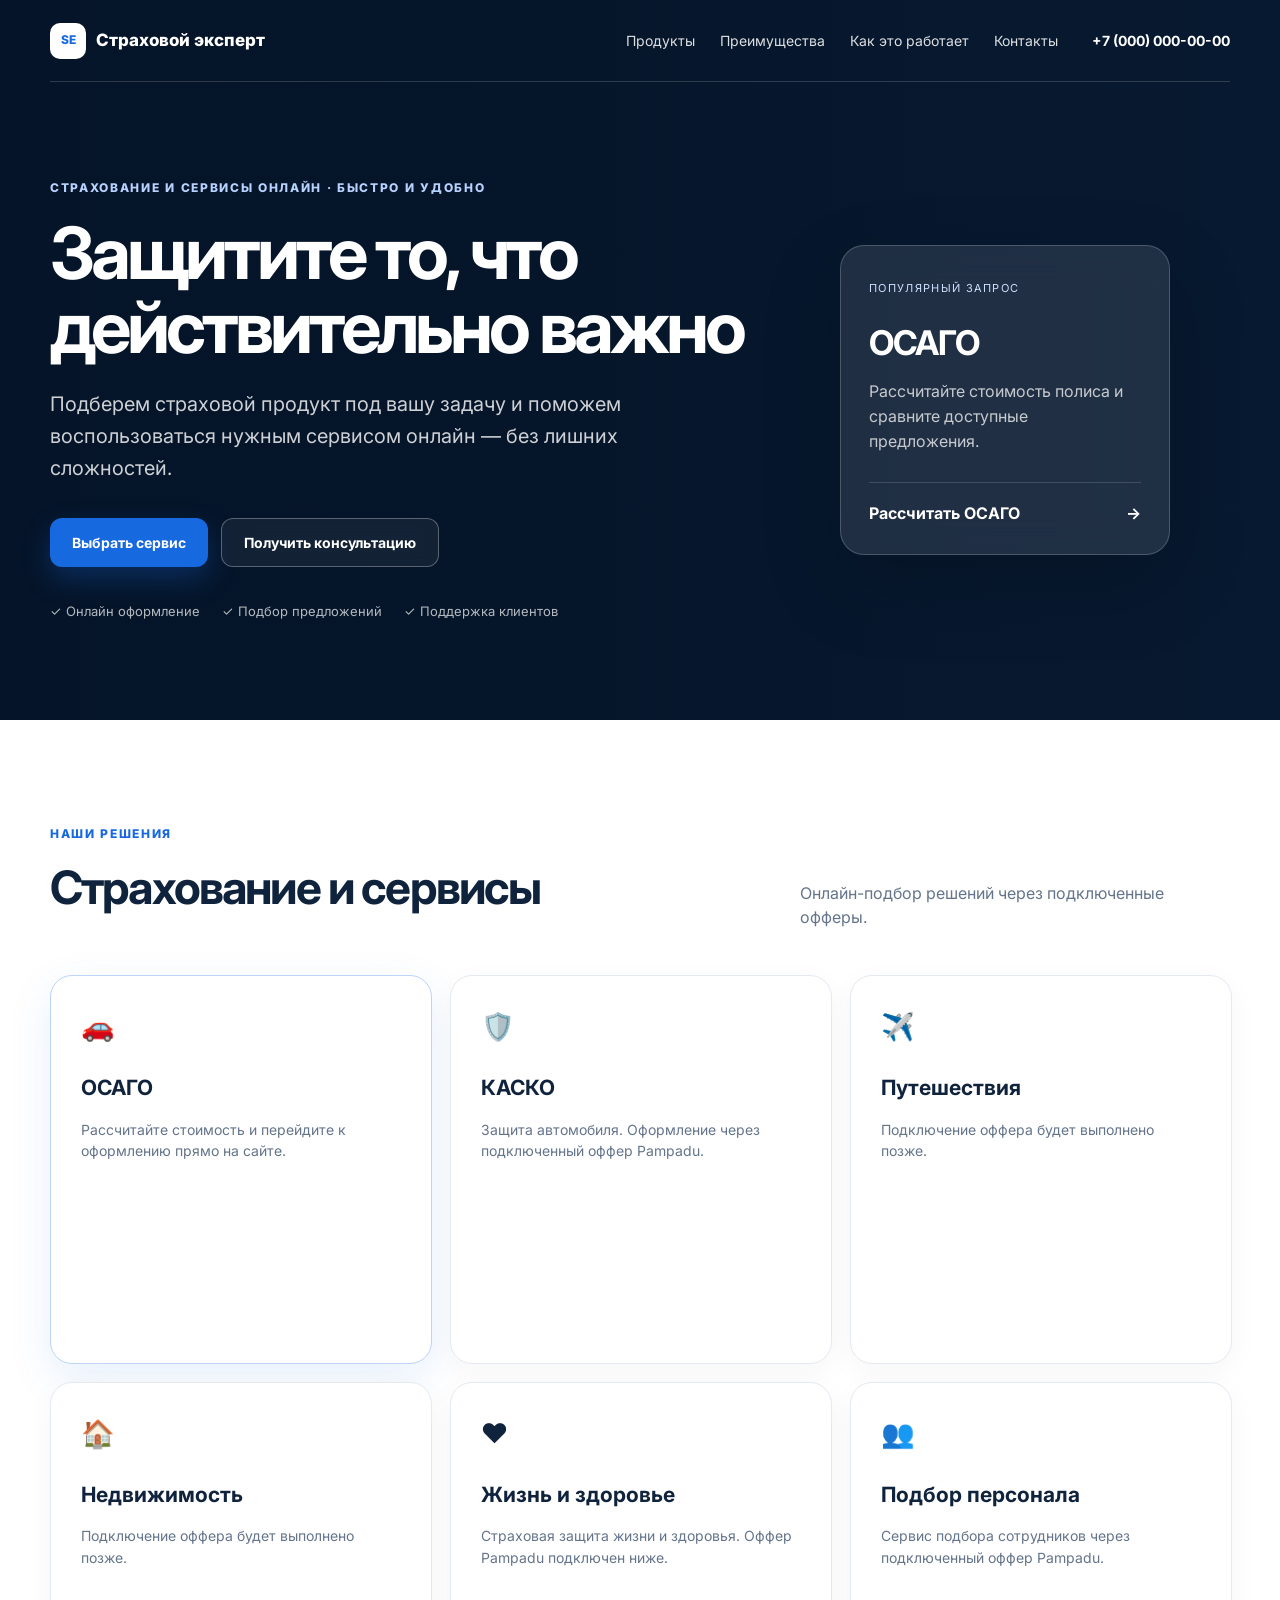
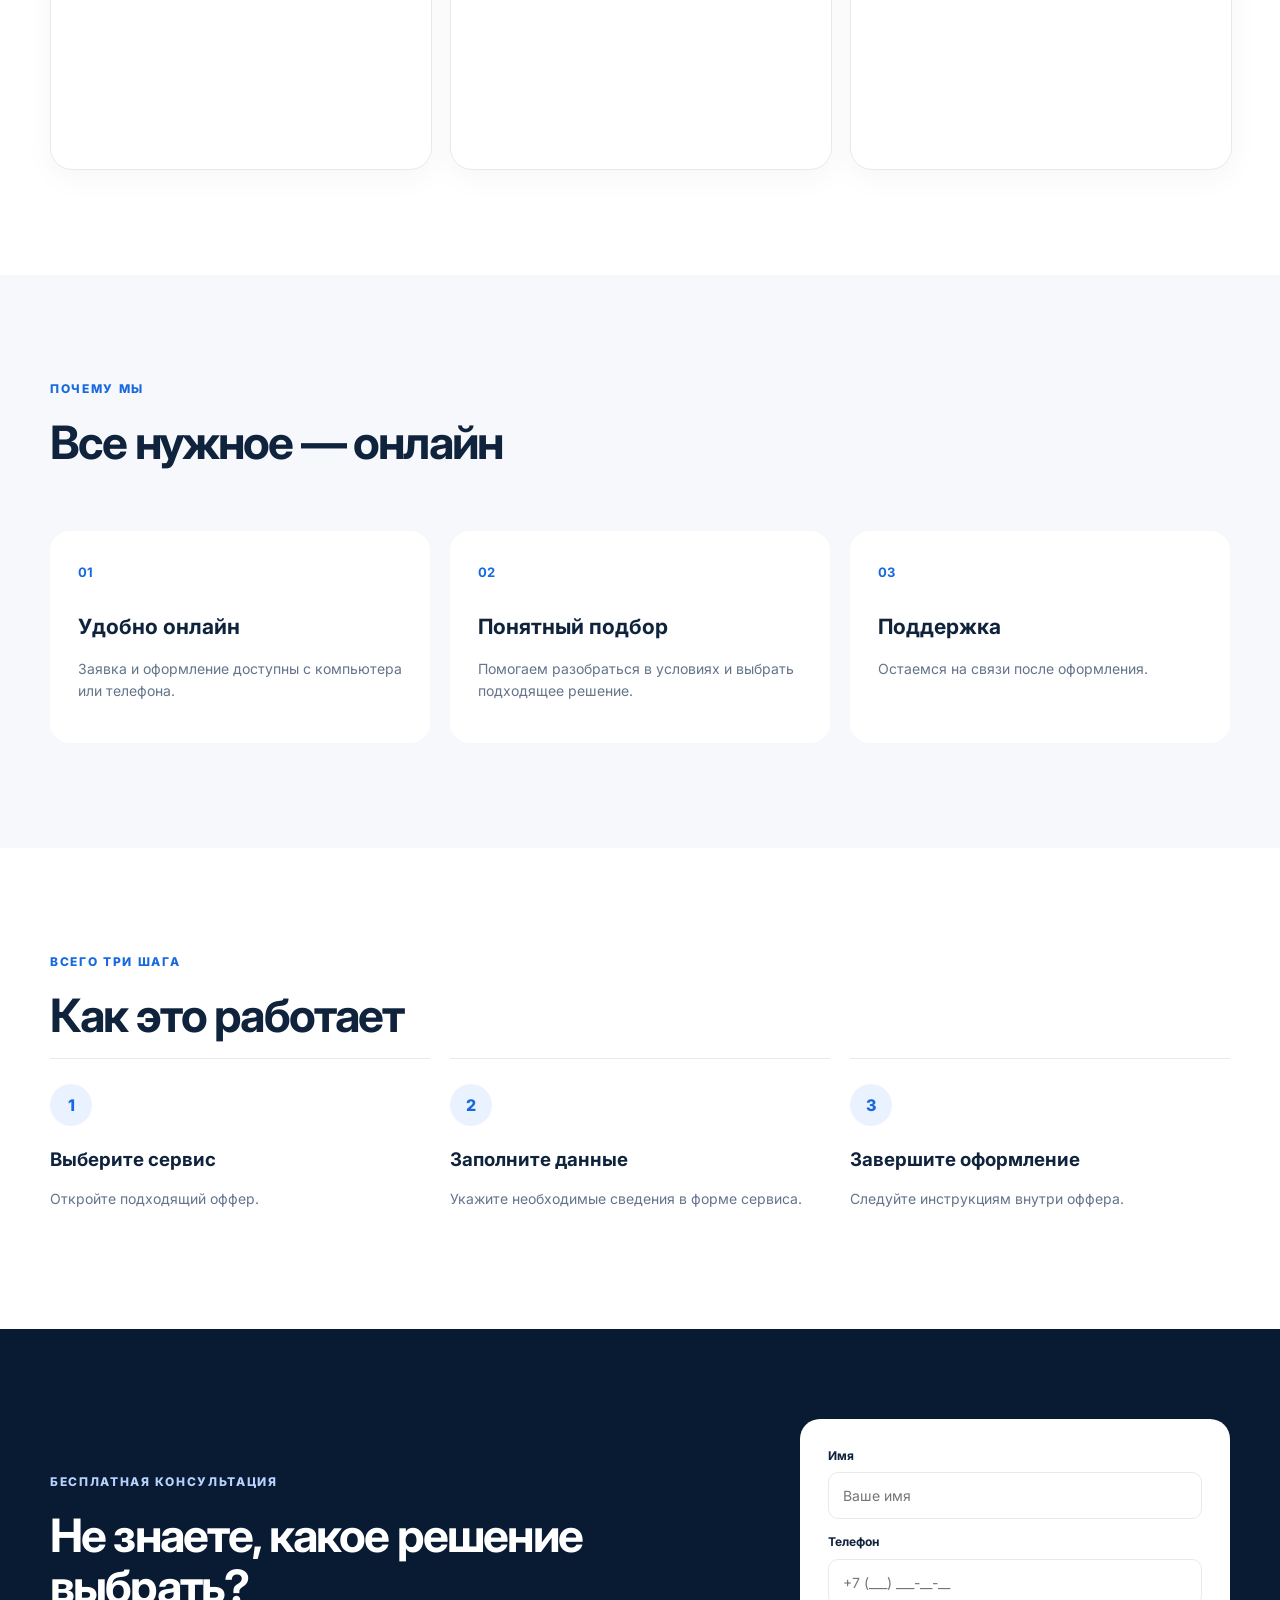
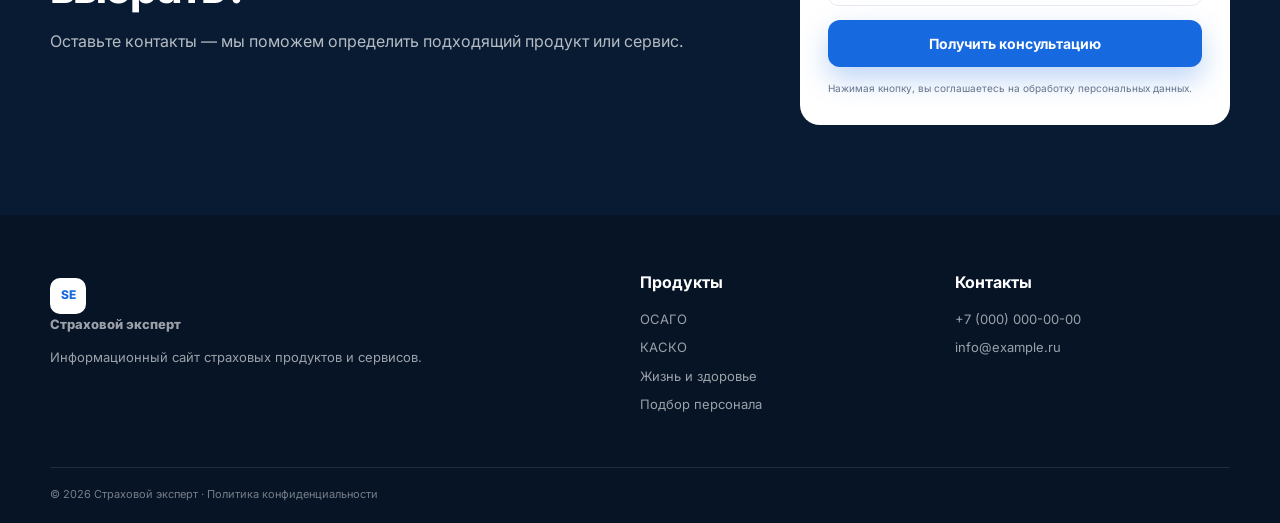
==== commit 58a44334: "Add personnel selection Pampadu offer" ====
--- a/index.html
+++ b/index.html
@@ -1 +1 @@
-<!doctype html><html lang="ru"><head><meta charset="utf-8"><meta name="viewport" content="width=device-width,initial-scale=1"><meta name="description" content="Страхование онлайн: ОСАГО, КАСКО, путешествия, недвижимость, жизнь и здоровье."><meta name="theme-color" content="#081b33"><title>Страховой эксперт — страхование онлайн</title><link rel="preconnect" href="https://fonts.googleapis.com"><link rel="preconnect" href="https://fonts.gstatic.com" crossorigin><link href="https://fonts.googleapis.com/css2?family=Inter:wght@400;500;600;700;800&display=swap" rel="stylesheet"><link rel="stylesheet" href="assets/css/style.css"></head><body><header class="site-header"><div class="container nav"><a class="logo" href="#top"><span>SE</span> Страховой эксперт</a><nav aria-label="Основная навигация"><a href="#products">Продукты</a><a href="#benefits">Преимущества</a><a href="#steps">Как это работает</a><a href="#contacts">Контакты</a></nav><a class="nav-phone" href="tel:+70000000000">+7 (000) 000-00-00</a></div></header><main id="top"><section class="hero"><div class="hero-bg" aria-hidden="true"></div><div class="container hero-grid"><div class="hero-copy"><div class="eyebrow">Страхование онлайн · быстро и удобно</div><h1>Защитите то, что действительно важно</h1><p class="hero-lead">Подберем страховой продукт под вашу задачу и поможем оформить полис онлайн — без лишних сложностей.</p><div class="hero-actions"><a class="btn btn-primary" href="#products">Выбрать страховку</a><a class="btn btn-ghost" href="#contacts">Получить консультацию</a></div><div class="hero-trust"><span>✓ Онлайн оформление</span><span>✓ Подбор предложений</span><span>✓ Поддержка клиентов</span></div></div><aside class="hero-card"><span class="card-label">Популярный запрос</span><h2>ОСАГО</h2><p>Рассчитайте стоимость полиса и сравните доступные предложения.</p><a href="#widget-osago">Рассчитать ОСАГО <span>→</span></a></aside></div></section><section class="section" id="products"><div class="container"><div class="section-head"><div><div class="eyebrow dark">Наши решения</div><h2>Страховые продукты</h2></div><p>Онлайн-подбор страховых решений через страховые офферы.</p></div><div class="products-grid"><article class="product-card featured" id="widget-osago"><div class="product-icon">🚗</div><h3>ОСАГО</h3><p>Рассчитайте стоимость и перейдите к оформлению прямо на сайте.</p><div class="pampadu-widget"><iframe src="https://ppdu.ru/20a883ab-352c-4dda-99d6-21e7056b18e9" style="width:100%;border:none;min-width:320px;overflow:hidden" id="ppdwiOfferOsago" scrolling="no" title="Оффер Pampadu — ОСАГО"></iframe></div></article><article class="product-card" id="widget-kasko"><div class="product-icon">🛡️</div><h3>КАСКО</h3><p>Защита автомобиля. Оформление через подключенный оффер Pampadu.</p><div class="pampadu-widget"><iframe src="https://ppdu.ru/44a9369d-fca0-433f-aa67-a8709d9ec18b" style="width:100%;border:none;min-width:320px;overflow:hidden" id="ppdwiOfferKasko" scrolling="no" title="Оффер Pampadu — КАСКО"></iframe></div></article><article class="product-card"><div class="product-icon">✈️</div><h3>Путешествия</h3><p>Здесь будет размещен отдельный оффер Pampadu.</p><a href="#contacts">Подключить →</a></article><article class="product-card"><div class="product-icon">🏠</div><h3>Недвижимость</h3><p>Здесь будет размещен отдельный оффер Pampadu.</p><a href="#contacts">Подключить →</a></article><article class="product-card" id="widget-life"><div class="product-icon">❤️</div><h3>Жизнь и здоровье</h3><p>Страховая защита жизни и здоровья. Оффер Pampadu подключен ниже.</p><div class="pampadu-widget"><iframe src="https://ppdu.ru/44a9369d-fca0-433f-aa67-a8709d9ec18b" style="width:100%;border:none;min-width:320px;overflow:hidden" id="ppdwiOfferLifeHealth" scrolling="no" title="Оффер Pampadu — жизнь и здоровье"></iframe></div></article></div></div></section><section class="benefits section" id="benefits"><div class="container"><div class="section-head"><div><div class="eyebrow dark">Почему мы</div><h2>Страхование без лишних хлопот</h2></div></div><div class="benefit-grid"><div><b>01</b><h3>Удобно онлайн</h3><p>Заявка и оформление доступны с компьютера или телефона.</p></div><div><b>02</b><h3>Понятный подбор</h3><p>Помогаем разобраться в условиях и выбрать подходящий вариант.</p></div><div><b>03</b><h3>Поддержка</h3><p>Остаемся на связи после оформления полиса.</p></div></div></div></section><section class="steps section" id="steps"><div class="container"><div class="eyebrow dark">Всего три шага</div><h2>Как это работает</h2><div class="steps-grid"><div><span>1</span><h3>Выберите продукт</h3><p>Откройте подходящий страховой оффер.</p></div><div><span>2</span><h3>Заполните данные</h3><p>Укажите необходимые сведения в форме страхового сервиса.</p></div><div><span>3</span><h3>Оформите полис</h3><p>Завершите оформление онлайн.</p></div></div></div></section><section class="cta" id="contacts"><div class="container cta-grid"><div><div class="eyebrow">Бесплатная консультация</div><h2>Не знаете, какая страховка нужна?</h2><p>Оставьте контакты — мы поможем определить подходящий продукт.</p></div><form class="lead-form"><label>Имя<input name="name" autocomplete="name" placeholder="Ваше имя" required></label><label>Телефон<input name="phone" autocomplete="tel" placeholder="+7 (___) ___-__-__" required></label><button class="btn btn-primary" type="submit">Получить консультацию</button><small>Нажимая кнопку, вы соглашаетесь на обработку персональных данных.</small></form></div></section></main><footer><div class="container footer-grid"><div><a class="logo" href="#top"><span>SE</span> Страховой эксперт</a><p>Информационный сайт страховых продуктов.</p></div><div><b>Продукты</b><a href="#products">ОСАГО</a><a href="#widget-kasko">КАСКО</a><a href="#products">Путешествия</a><a href="#widget-life">Жизнь и здоровье</a></div><div><b>Контакты</b><a href="tel:+70000000000">+7 (000) 000-00-00</a><a href="mailto:info@example.ru">info@example.ru</a></div></div><div class="container copyright">© 2026 Страховой эксперт · Политика конфиденциальности</div></footer><script src="https://ppdu.ru/ppdw.js"></script><script src="assets/js/main.js" defer></script></body></html>+<!doctype html><html lang="ru"><head><meta charset="utf-8"><meta name="viewport" content="width=device-width,initial-scale=1"><meta name="description" content="Страхование онлайн: ОСАГО, КАСКО, жизнь и здоровье, а также подбор персонала."><meta name="theme-color" content="#081b33"><title>Страховой эксперт — страхование и сервисы онлайн</title><link rel="preconnect" href="https://fonts.googleapis.com"><link rel="preconnect" href="https://fonts.gstatic.com" crossorigin><link href="https://fonts.googleapis.com/css2?family=Inter:wght@400;500;600;700;800&display=swap" rel="stylesheet"><link rel="stylesheet" href="assets/css/style.css"></head><body><header class="site-header"><div class="container nav"><a class="logo" href="#top"><span>SE</span> Страховой эксперт</a><nav aria-label="Основная навигация"><a href="#products">Продукты</a><a href="#benefits">Преимущества</a><a href="#steps">Как это работает</a><a href="#contacts">Контакты</a></nav><a class="nav-phone" href="tel:+70000000000">+7 (000) 000-00-00</a></div></header><main id="top"><section class="hero"><div class="hero-bg" aria-hidden="true"></div><div class="container hero-grid"><div class="hero-copy"><div class="eyebrow">Страхование и сервисы онлайн · быстро и удобно</div><h1>Защитите то, что действительно важно</h1><p class="hero-lead">Подберем страховой продукт под вашу задачу и поможем воспользоваться нужным сервисом онлайн — без лишних сложностей.</p><div class="hero-actions"><a class="btn btn-primary" href="#products">Выбрать сервис</a><a class="btn btn-ghost" href="#contacts">Получить консультацию</a></div><div class="hero-trust"><span>✓ Онлайн оформление</span><span>✓ Подбор предложений</span><span>✓ Поддержка клиентов</span></div></div><aside class="hero-card"><span class="card-label">Популярный запрос</span><h2>ОСАГО</h2><p>Рассчитайте стоимость полиса и сравните доступные предложения.</p><a href="#widget-osago">Рассчитать ОСАГО <span>→</span></a></aside></div></section><section class="section" id="products"><div class="container"><div class="section-head"><div><div class="eyebrow dark">Наши решения</div><h2>Страхование и сервисы</h2></div><p>Онлайн-подбор решений через подключенные офферы.</p></div><div class="products-grid"><article class="product-card featured" id="widget-osago"><div class="product-icon">🚗</div><h3>ОСАГО</h3><p>Рассчитайте стоимость и перейдите к оформлению прямо на сайте.</p><div class="pampadu-widget"><iframe src="https://ppdu.ru/20a883ab-352c-4dda-99d6-21e7056b18e9" style="width:100%;border:none;min-width:320px;overflow:hidden" id="ppdwiOfferOsago" scrolling="no" title="Оффер Pampadu — ОСАГО"></iframe></div></article><article class="product-card" id="widget-kasko"><div class="product-icon">🛡️</div><h3>КАСКО</h3><p>Защита автомобиля. Оформление через подключенный оффер Pampadu.</p><div class="pampadu-widget"><iframe src="https://ppdu.ru/44a9369d-fca0-433f-aa67-a8709d9ec18b" style="width:100%;border:none;min-width:320px;overflow:hidden" id="ppdwiOfferKasko" scrolling="no" title="Оффер Pampadu — КАСКО"></iframe></div></article><article class="product-card"><div class="product-icon">✈️</div><h3>Путешествия</h3><p>Подключение оффера будет выполнено позже.</p></article><article class="product-card"><div class="product-icon">🏠</div><h3>Недвижимость</h3><p>Подключение оффера будет выполнено позже.</p></article><article class="product-card" id="widget-life"><div class="product-icon">❤️</div><h3>Жизнь и здоровье</h3><p>Страховая защита жизни и здоровья. Оффер Pampadu подключен ниже.</p><div class="pampadu-widget"><iframe src="https://ppdu.ru/44a9369d-fca0-433f-aa67-a8709d9ec18b" style="width:100%;border:none;min-width:320px;overflow:hidden" id="ppdwiOfferLifeHealth" scrolling="no" title="Оффер Pampadu — жизнь и здоровье"></iframe></div></article><article class="product-card" id="widget-recruitment"><div class="product-icon">👥</div><h3>Подбор персонала</h3><p>Сервис подбора сотрудников через подключенный оффер Pampadu.</p><div class="pampadu-widget"><iframe src="https://ppdu.ru/09af0cd8-cebf-4a2b-82df-91a174385d24" style="width:100%;border:none;min-width:320px;overflow:hidden" id="ppdwiOfferRecruitment" scrolling="no" title="Оффер Pampadu — подбор персонала"></iframe></div></article></div></div></section><section class="benefits section" id="benefits"><div class="container"><div class="section-head"><div><div class="eyebrow dark">Почему мы</div><h2>Все нужное — онлайн</h2></div></div><div class="benefit-grid"><div><b>01</b><h3>Удобно онлайн</h3><p>Заявка и оформление доступны с компьютера или телефона.</p></div><div><b>02</b><h3>Понятный подбор</h3><p>Помогаем разобраться в условиях и выбрать подходящее решение.</p></div><div><b>03</b><h3>Поддержка</h3><p>Остаемся на связи после оформления.</p></div></div></div></section><section class="steps section" id="steps"><div class="container"><div class="eyebrow dark">Всего три шага</div><h2>Как это работает</h2><div class="steps-grid"><div><span>1</span><h3>Выберите сервис</h3><p>Откройте подходящий оффер.</p></div><div><span>2</span><h3>Заполните данные</h3><p>Укажите необходимые сведения в форме сервиса.</p></div><div><span>3</span><h3>Завершите оформление</h3><p>Следуйте инструкциям внутри оффера.</p></div></div></div></section><section class="cta" id="contacts"><div class="container cta-grid"><div><div class="eyebrow">Бесплатная консультация</div><h2>Не знаете, какое решение выбрать?</h2><p>Оставьте контакты — мы поможем определить подходящий продукт или сервис.</p></div><form class="lead-form"><label>Имя<input name="name" autocomplete="name" placeholder="Ваше имя" required></label><label>Телефон<input name="phone" autocomplete="tel" placeholder="+7 (___) ___-__-__" required></label><button class="btn btn-primary" type="submit">Получить консультацию</button><small>Нажимая кнопку, вы соглашаетесь на обработку персональных данных.</small></form></div></section></main><footer><div class="container footer-grid"><div><a class="logo" href="#top"><span>SE</span> Страховой эксперт</a><p>Информационный сайт страховых продуктов и сервисов.</p></div><div><b>Продукты</b><a href="#widget-osago">ОСАГО</a><a href="#widget-kasko">КАСКО</a><a href="#widget-life">Жизнь и здоровье</a><a href="#widget-recruitment">Подбор персонала</a></div><div><b>Контакты</b><a href="tel:+70000000000">+7 (000) 000-00-00</a><a href="mailto:info@example.ru">info@example.ru</a></div></div><div class="container copyright">© 2026 Страховой эксперт · Политика конфиденциальности</div></footer><script src="https://ppdu.ru/ppdw.js"></script><script src="assets/js/main.js" defer></script></body></html>
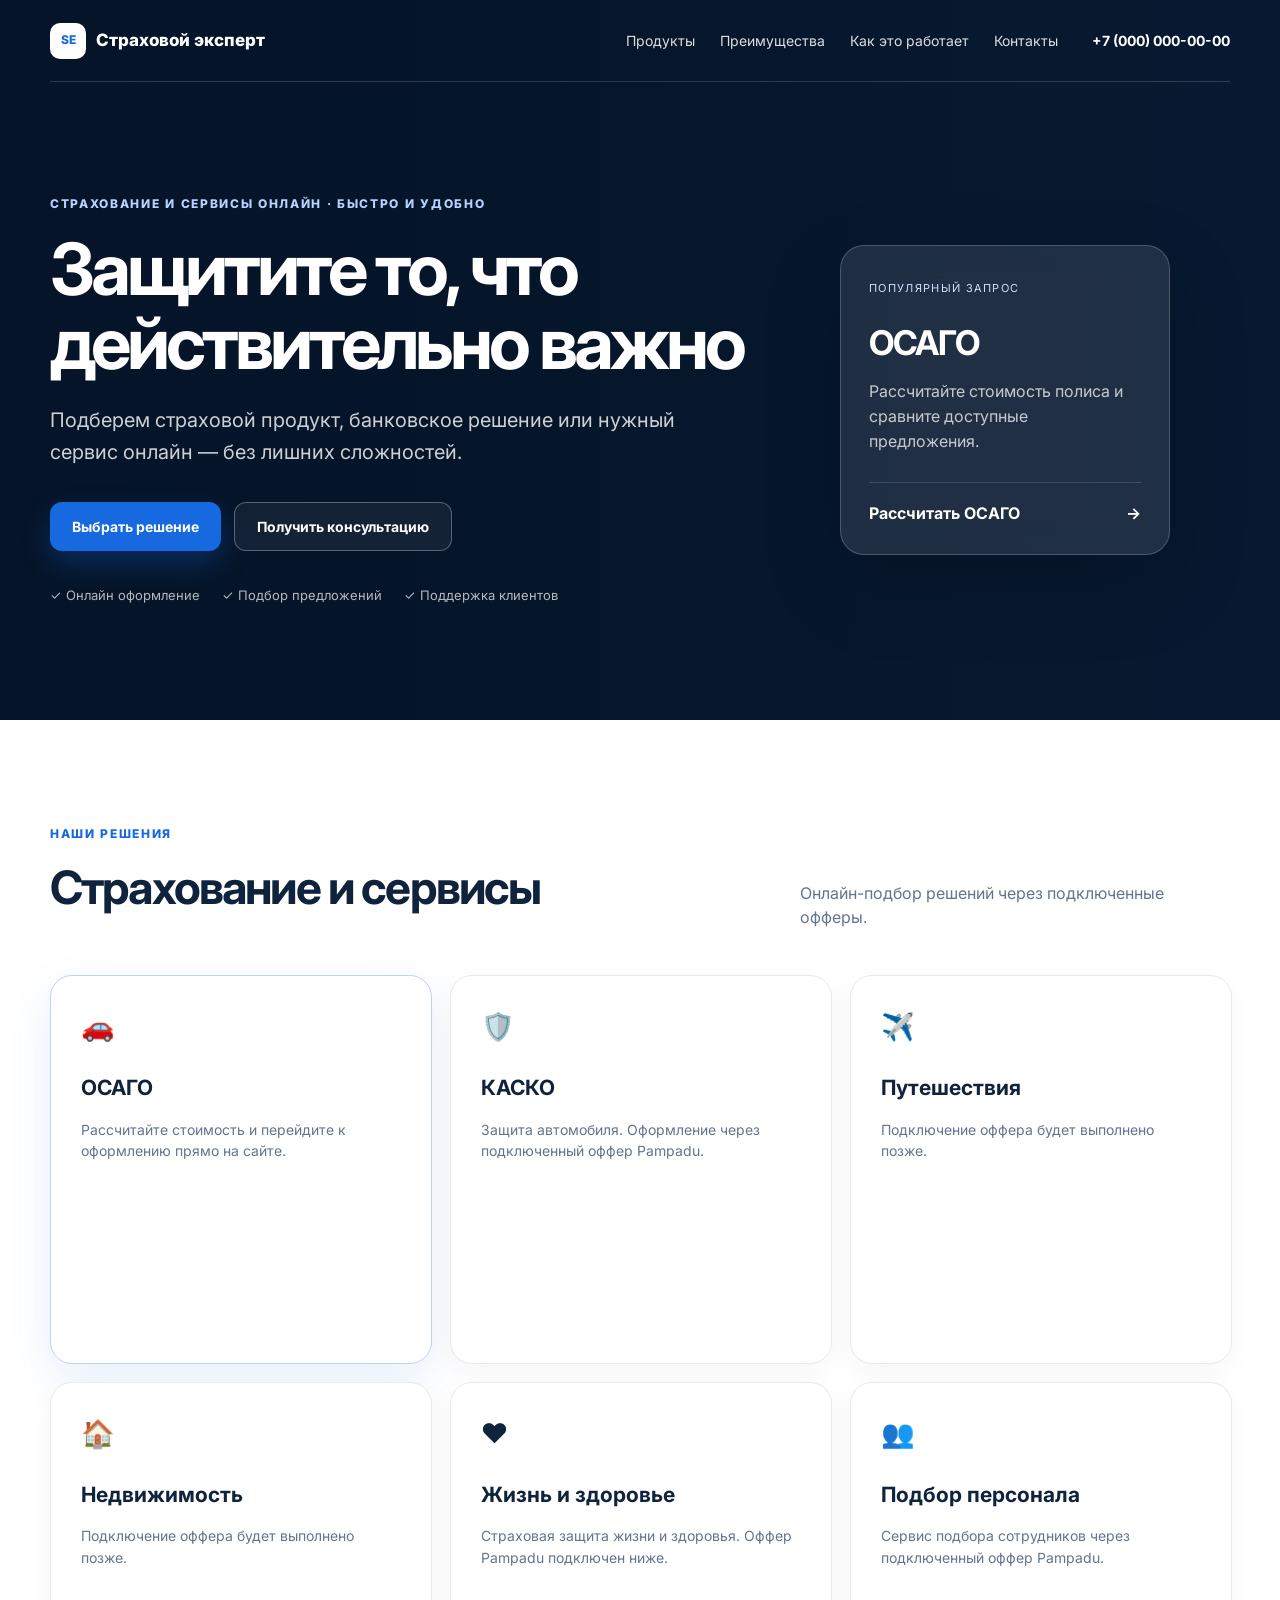
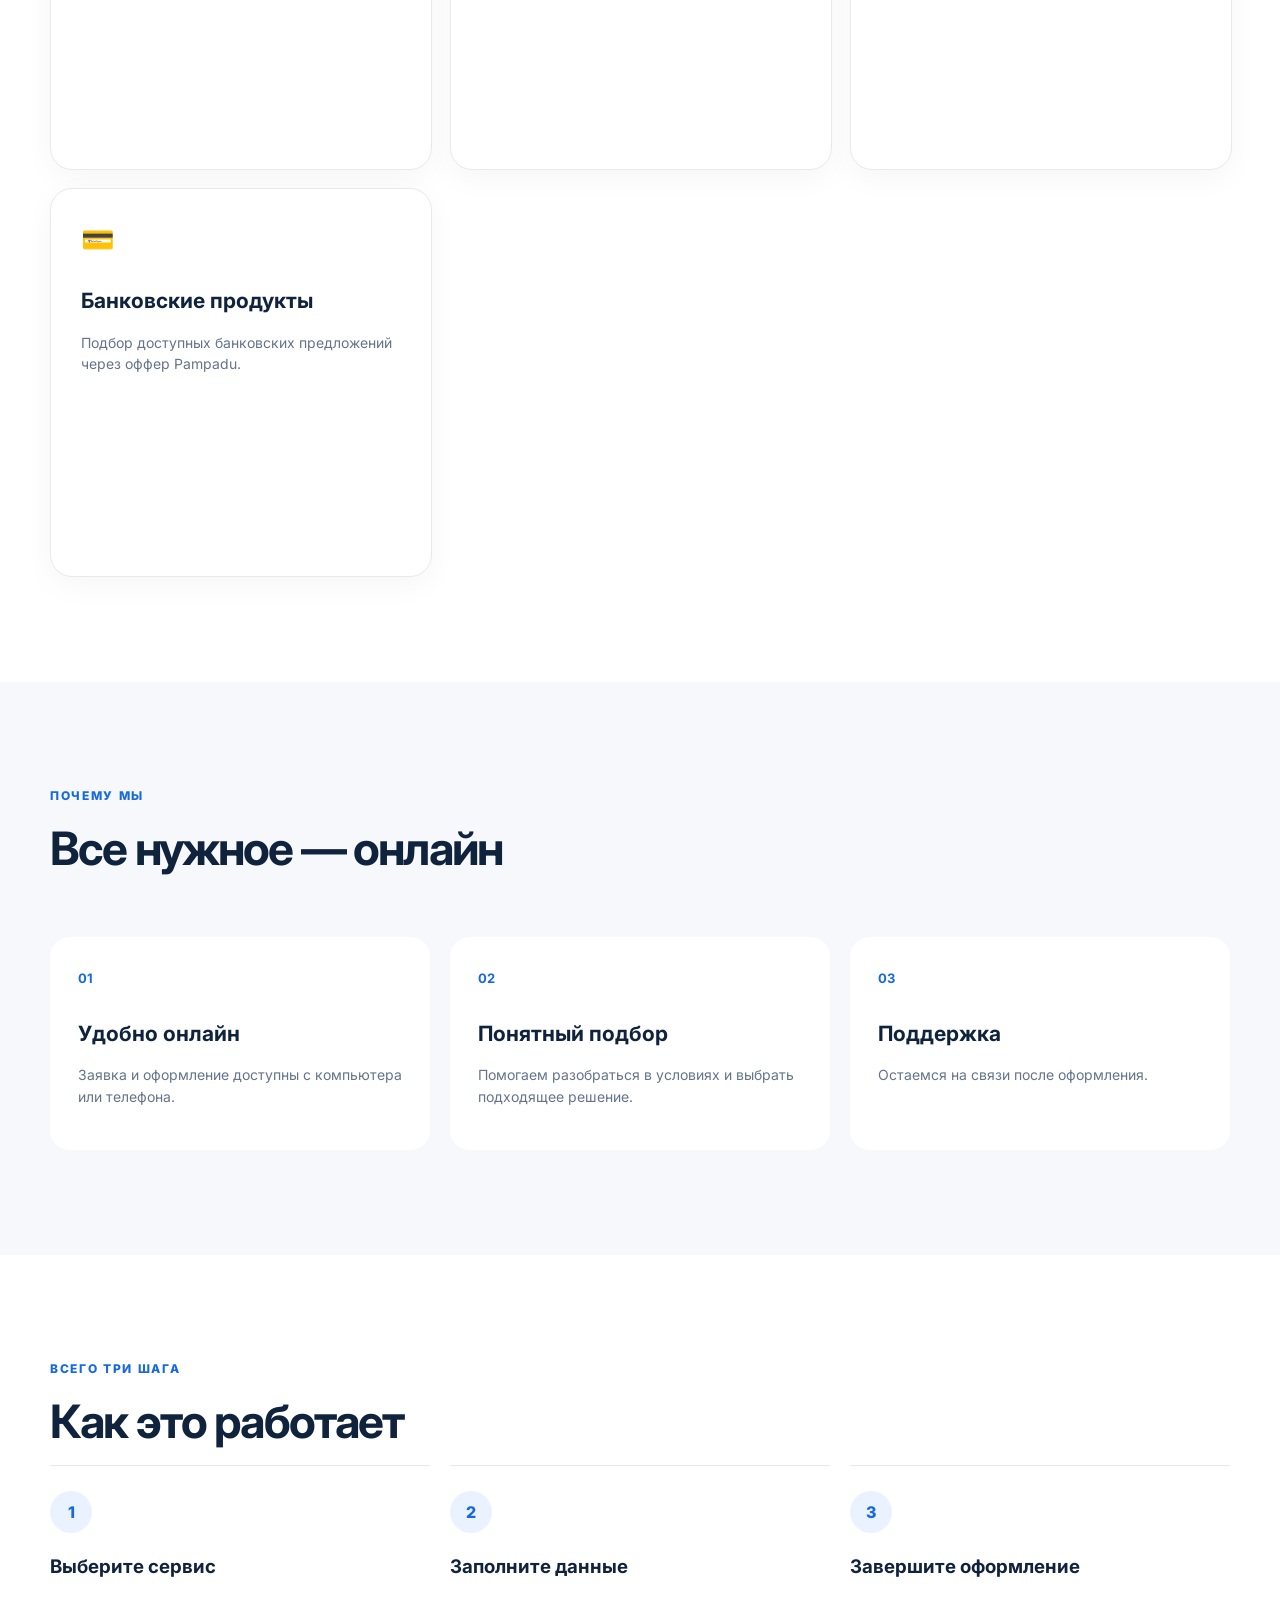
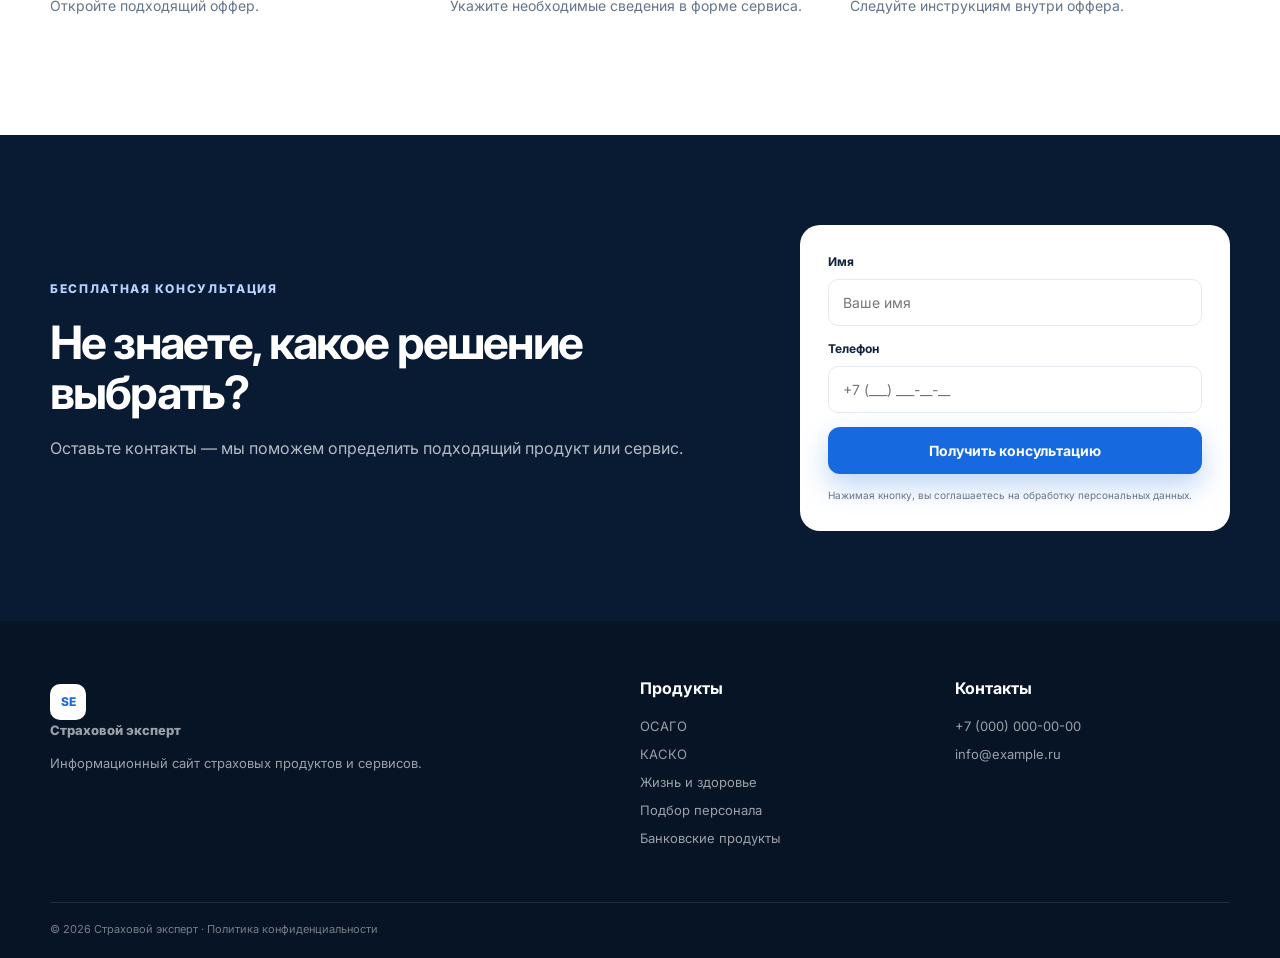
==== commit be7db09a: "Add banking products Pampadu offer" ====
--- a/index.html
+++ b/index.html
@@ -1 +1 @@
-<!doctype html><html lang="ru"><head><meta charset="utf-8"><meta name="viewport" content="width=device-width,initial-scale=1"><meta name="description" content="Страхование онлайн: ОСАГО, КАСКО, жизнь и здоровье, а также подбор персонала."><meta name="theme-color" content="#081b33"><title>Страховой эксперт — страхование и сервисы онлайн</title><link rel="preconnect" href="https://fonts.googleapis.com"><link rel="preconnect" href="https://fonts.gstatic.com" crossorigin><link href="https://fonts.googleapis.com/css2?family=Inter:wght@400;500;600;700;800&display=swap" rel="stylesheet"><link rel="stylesheet" href="assets/css/style.css"></head><body><header class="site-header"><div class="container nav"><a class="logo" href="#top"><span>SE</span> Страховой эксперт</a><nav aria-label="Основная навигация"><a href="#products">Продукты</a><a href="#benefits">Преимущества</a><a href="#steps">Как это работает</a><a href="#contacts">Контакты</a></nav><a class="nav-phone" href="tel:+70000000000">+7 (000) 000-00-00</a></div></header><main id="top"><section class="hero"><div class="hero-bg" aria-hidden="true"></div><div class="container hero-grid"><div class="hero-copy"><div class="eyebrow">Страхование и сервисы онлайн · быстро и удобно</div><h1>Защитите то, что действительно важно</h1><p class="hero-lead">Подберем страховой продукт под вашу задачу и поможем воспользоваться нужным сервисом онлайн — без лишних сложностей.</p><div class="hero-actions"><a class="btn btn-primary" href="#products">Выбрать сервис</a><a class="btn btn-ghost" href="#contacts">Получить консультацию</a></div><div class="hero-trust"><span>✓ Онлайн оформление</span><span>✓ Подбор предложений</span><span>✓ Поддержка клиентов</span></div></div><aside class="hero-card"><span class="card-label">Популярный запрос</span><h2>ОСАГО</h2><p>Рассчитайте стоимость полиса и сравните доступные предложения.</p><a href="#widget-osago">Рассчитать ОСАГО <span>→</span></a></aside></div></section><section class="section" id="products"><div class="container"><div class="section-head"><div><div class="eyebrow dark">Наши решения</div><h2>Страхование и сервисы</h2></div><p>Онлайн-подбор решений через подключенные офферы.</p></div><div class="products-grid"><article class="product-card featured" id="widget-osago"><div class="product-icon">🚗</div><h3>ОСАГО</h3><p>Рассчитайте стоимость и перейдите к оформлению прямо на сайте.</p><div class="pampadu-widget"><iframe src="https://ppdu.ru/20a883ab-352c-4dda-99d6-21e7056b18e9" style="width:100%;border:none;min-width:320px;overflow:hidden" id="ppdwiOfferOsago" scrolling="no" title="Оффер Pampadu — ОСАГО"></iframe></div></article><article class="product-card" id="widget-kasko"><div class="product-icon">🛡️</div><h3>КАСКО</h3><p>Защита автомобиля. Оформление через подключенный оффер Pampadu.</p><div class="pampadu-widget"><iframe src="https://ppdu.ru/44a9369d-fca0-433f-aa67-a8709d9ec18b" style="width:100%;border:none;min-width:320px;overflow:hidden" id="ppdwiOfferKasko" scrolling="no" title="Оффер Pampadu — КАСКО"></iframe></div></article><article class="product-card"><div class="product-icon">✈️</div><h3>Путешествия</h3><p>Подключение оффера будет выполнено позже.</p></article><article class="product-card"><div class="product-icon">🏠</div><h3>Недвижимость</h3><p>Подключение оффера будет выполнено позже.</p></article><article class="product-card" id="widget-life"><div class="product-icon">❤️</div><h3>Жизнь и здоровье</h3><p>Страховая защита жизни и здоровья. Оффер Pampadu подключен ниже.</p><div class="pampadu-widget"><iframe src="https://ppdu.ru/44a9369d-fca0-433f-aa67-a8709d9ec18b" style="width:100%;border:none;min-width:320px;overflow:hidden" id="ppdwiOfferLifeHealth" scrolling="no" title="Оффер Pampadu — жизнь и здоровье"></iframe></div></article><article class="product-card" id="widget-recruitment"><div class="product-icon">👥</div><h3>Подбор персонала</h3><p>Сервис подбора сотрудников через подключенный оффер Pampadu.</p><div class="pampadu-widget"><iframe src="https://ppdu.ru/09af0cd8-cebf-4a2b-82df-91a174385d24" style="width:100%;border:none;min-width:320px;overflow:hidden" id="ppdwiOfferRecruitment" scrolling="no" title="Оффер Pampadu — подбор персонала"></iframe></div></article></div></div></section><section class="benefits section" id="benefits"><div class="container"><div class="section-head"><div><div class="eyebrow dark">Почему мы</div><h2>Все нужное — онлайн</h2></div></div><div class="benefit-grid"><div><b>01</b><h3>Удобно онлайн</h3><p>Заявка и оформление доступны с компьютера или телефона.</p></div><div><b>02</b><h3>Понятный подбор</h3><p>Помогаем разобраться в условиях и выбрать подходящее решение.</p></div><div><b>03</b><h3>Поддержка</h3><p>Остаемся на связи после оформления.</p></div></div></div></section><section class="steps section" id="steps"><div class="container"><div class="eyebrow dark">Всего три шага</div><h2>Как это работает</h2><div class="steps-grid"><div><span>1</span><h3>Выберите сервис</h3><p>Откройте подходящий оффер.</p></div><div><span>2</span><h3>Заполните данные</h3><p>Укажите необходимые сведения в форме сервиса.</p></div><div><span>3</span><h3>Завершите оформление</h3><p>Следуйте инструкциям внутри оффера.</p></div></div></div></section><section class="cta" id="contacts"><div class="container cta-grid"><div><div class="eyebrow">Бесплатная консультация</div><h2>Не знаете, какое решение выбрать?</h2><p>Оставьте контакты — мы поможем определить подходящий продукт или сервис.</p></div><form class="lead-form"><label>Имя<input name="name" autocomplete="name" placeholder="Ваше имя" required></label><label>Телефон<input name="phone" autocomplete="tel" placeholder="+7 (___) ___-__-__" required></label><button class="btn btn-primary" type="submit">Получить консультацию</button><small>Нажимая кнопку, вы соглашаетесь на обработку персональных данных.</small></form></div></section></main><footer><div class="container footer-grid"><div><a class="logo" href="#top"><span>SE</span> Страховой эксперт</a><p>Информационный сайт страховых продуктов и сервисов.</p></div><div><b>Продукты</b><a href="#widget-osago">ОСАГО</a><a href="#widget-kasko">КАСКО</a><a href="#widget-life">Жизнь и здоровье</a><a href="#widget-recruitment">Подбор персонала</a></div><div><b>Контакты</b><a href="tel:+70000000000">+7 (000) 000-00-00</a><a href="mailto:info@example.ru">info@example.ru</a></div></div><div class="container copyright">© 2026 Страховой эксперт · Политика конфиденциальности</div></footer><script src="https://ppdu.ru/ppdw.js"></script><script src="assets/js/main.js" defer></script></body></html>+<!doctype html><html lang="ru"><head><meta charset="utf-8"><meta name="viewport" content="width=device-width,initial-scale=1"><meta name="description" content="Страхование, банковские продукты и сервисы онлайн."><meta name="theme-color" content="#081b33"><title>Страховой эксперт — страхование и сервисы онлайн</title><link rel="preconnect" href="https://fonts.googleapis.com"><link rel="preconnect" href="https://fonts.gstatic.com" crossorigin><link href="https://fonts.googleapis.com/css2?family=Inter:wght@400;500;600;700;800&display=swap" rel="stylesheet"><link rel="stylesheet" href="assets/css/style.css"></head><body><header class="site-header"><div class="container nav"><a class="logo" href="#top"><span>SE</span> Страховой эксперт</a><nav aria-label="Основная навигация"><a href="#products">Продукты</a><a href="#benefits">Преимущества</a><a href="#steps">Как это работает</a><a href="#contacts">Контакты</a></nav><a class="nav-phone" href="tel:+70000000000">+7 (000) 000-00-00</a></div></header><main id="top"><section class="hero"><div class="hero-bg" aria-hidden="true"></div><div class="container hero-grid"><div class="hero-copy"><div class="eyebrow">Страхование и сервисы онлайн · быстро и удобно</div><h1>Защитите то, что действительно важно</h1><p class="hero-lead">Подберем страховой продукт, банковское решение или нужный сервис онлайн — без лишних сложностей.</p><div class="hero-actions"><a class="btn btn-primary" href="#products">Выбрать решение</a><a class="btn btn-ghost" href="#contacts">Получить консультацию</a></div><div class="hero-trust"><span>✓ Онлайн оформление</span><span>✓ Подбор предложений</span><span>✓ Поддержка клиентов</span></div></div><aside class="hero-card"><span class="card-label">Популярный запрос</span><h2>ОСАГО</h2><p>Рассчитайте стоимость полиса и сравните доступные предложения.</p><a href="#widget-osago">Рассчитать ОСАГО <span>→</span></a></aside></div></section><section class="section" id="products"><div class="container"><div class="section-head"><div><div class="eyebrow dark">Наши решения</div><h2>Страхование и сервисы</h2></div><p>Онлайн-подбор решений через подключенные офферы.</p></div><div class="products-grid"><article class="product-card featured" id="widget-osago"><div class="product-icon">🚗</div><h3>ОСАГО</h3><p>Рассчитайте стоимость и перейдите к оформлению прямо на сайте.</p><div class="pampadu-widget"><iframe src="https://ppdu.ru/20a883ab-352c-4dda-99d6-21e7056b18e9" style="width:100%;border:none;min-width:320px;overflow:hidden" id="ppdwiOfferOsago" scrolling="no" title="Оффер Pampadu — ОСАГО"></iframe></div></article><article class="product-card" id="widget-kasko"><div class="product-icon">🛡️</div><h3>КАСКО</h3><p>Защита автомобиля. Оформление через подключенный оффер Pampadu.</p><div class="pampadu-widget"><iframe src="https://ppdu.ru/44a9369d-fca0-433f-aa67-a8709d9ec18b" style="width:100%;border:none;min-width:320px;overflow:hidden" id="ppdwiOfferKasko" scrolling="no" title="Оффер Pampadu — КАСКО"></iframe></div></article><article class="product-card"><div class="product-icon">✈️</div><h3>Путешествия</h3><p>Подключение оффера будет выполнено позже.</p></article><article class="product-card"><div class="product-icon">🏠</div><h3>Недвижимость</h3><p>Подключение оффера будет выполнено позже.</p></article><article class="product-card" id="widget-life"><div class="product-icon">❤️</div><h3>Жизнь и здоровье</h3><p>Страховая защита жизни и здоровья. Оффер Pampadu подключен ниже.</p><div class="pampadu-widget"><iframe src="https://ppdu.ru/44a9369d-fca0-433f-aa67-a8709d9ec18b" style="width:100%;border:none;min-width:320px;overflow:hidden" id="ppdwiOfferLifeHealth" scrolling="no" title="Оффер Pampadu — жизнь и здоровье"></iframe></div></article><article class="product-card" id="widget-recruitment"><div class="product-icon">👥</div><h3>Подбор персонала</h3><p>Сервис подбора сотрудников через подключенный оффер Pampadu.</p><div class="pampadu-widget"><iframe src="https://ppdu.ru/09af0cd8-cebf-4a2b-82df-91a174385d24" style="width:100%;border:none;min-width:320px;overflow:hidden" id="ppdwiOfferRecruitment" scrolling="no" title="Оффер Pampadu — подбор персонала"></iframe></div></article><article class="product-card" id="widget-banking"><div class="product-icon">💳</div><h3>Банковские продукты</h3><p>Подбор доступных банковских предложений через оффер Pampadu.</p><div class="pampadu-widget"><iframe src="https://ppdu.ru/ff882c47-1b92-43bf-aab7-f6006756a2d9" style="width:100%;border:none;min-width:320px;overflow:hidden" id="ppdwiOfferBanking" scrolling="no" title="Оффер Pampadu — банковские продукты"></iframe></div></article></div></div></section><section class="benefits section" id="benefits"><div class="container"><div class="section-head"><div><div class="eyebrow dark">Почему мы</div><h2>Все нужное — онлайн</h2></div></div><div class="benefit-grid"><div><b>01</b><h3>Удобно онлайн</h3><p>Заявка и оформление доступны с компьютера или телефона.</p></div><div><b>02</b><h3>Понятный подбор</h3><p>Помогаем разобраться в условиях и выбрать подходящее решение.</p></div><div><b>03</b><h3>Поддержка</h3><p>Остаемся на связи после оформления.</p></div></div></div></section><section class="steps section" id="steps"><div class="container"><div class="eyebrow dark">Всего три шага</div><h2>Как это работает</h2><div class="steps-grid"><div><span>1</span><h3>Выберите сервис</h3><p>Откройте подходящий оффер.</p></div><div><span>2</span><h3>Заполните данные</h3><p>Укажите необходимые сведения в форме сервиса.</p></div><div><span>3</span><h3>Завершите оформление</h3><p>Следуйте инструкциям внутри оффера.</p></div></div></div></section><section class="cta" id="contacts"><div class="container cta-grid"><div><div class="eyebrow">Бесплатная консультация</div><h2>Не знаете, какое решение выбрать?</h2><p>Оставьте контакты — мы поможем определить подходящий продукт или сервис.</p></div><form class="lead-form"><label>Имя<input name="name" autocomplete="name" placeholder="Ваше имя" required></label><label>Телефон<input name="phone" autocomplete="tel" placeholder="+7 (___) ___-__-__" required></label><button class="btn btn-primary" type="submit">Получить консультацию</button><small>Нажимая кнопку, вы соглашаетесь на обработку персональных данных.</small></form></div></section></main><footer><div class="container footer-grid"><div><a class="logo" href="#top"><span>SE</span> Страховой эксперт</a><p>Информационный сайт страховых продуктов и сервисов.</p></div><div><b>Продукты</b><a href="#widget-osago">ОСАГО</a><a href="#widget-kasko">КАСКО</a><a href="#widget-life">Жизнь и здоровье</a><a href="#widget-recruitment">Подбор персонала</a><a href="#widget-banking">Банковские продукты</a></div><div><b>Контакты</b><a href="tel:+70000000000">+7 (000) 000-00-00</a><a href="mailto:info@example.ru">info@example.ru</a></div></div><div class="container copyright">© 2026 Страховой эксперт · Политика конфиденциальности</div></footer><script src="https://ppdu.ru/ppdw.js"></script><script src="assets/js/main.js" defer></script></body></html>
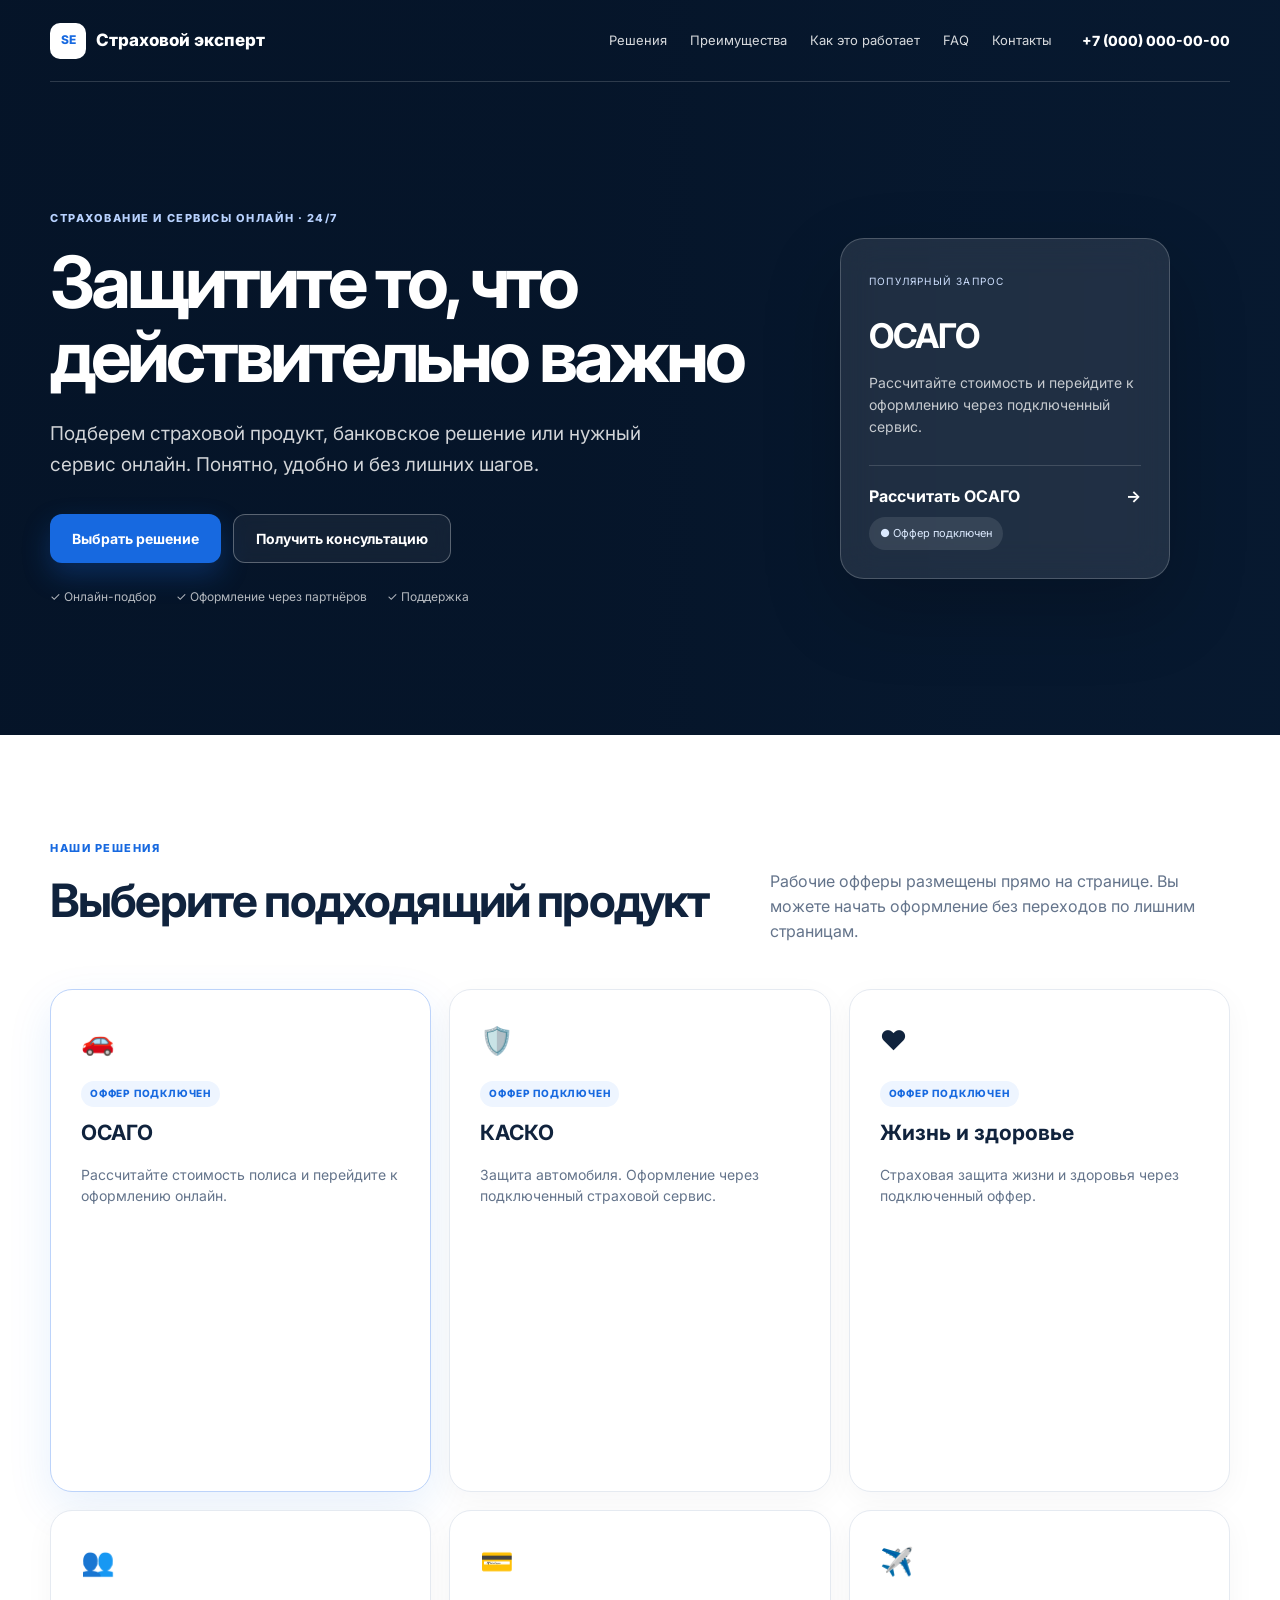
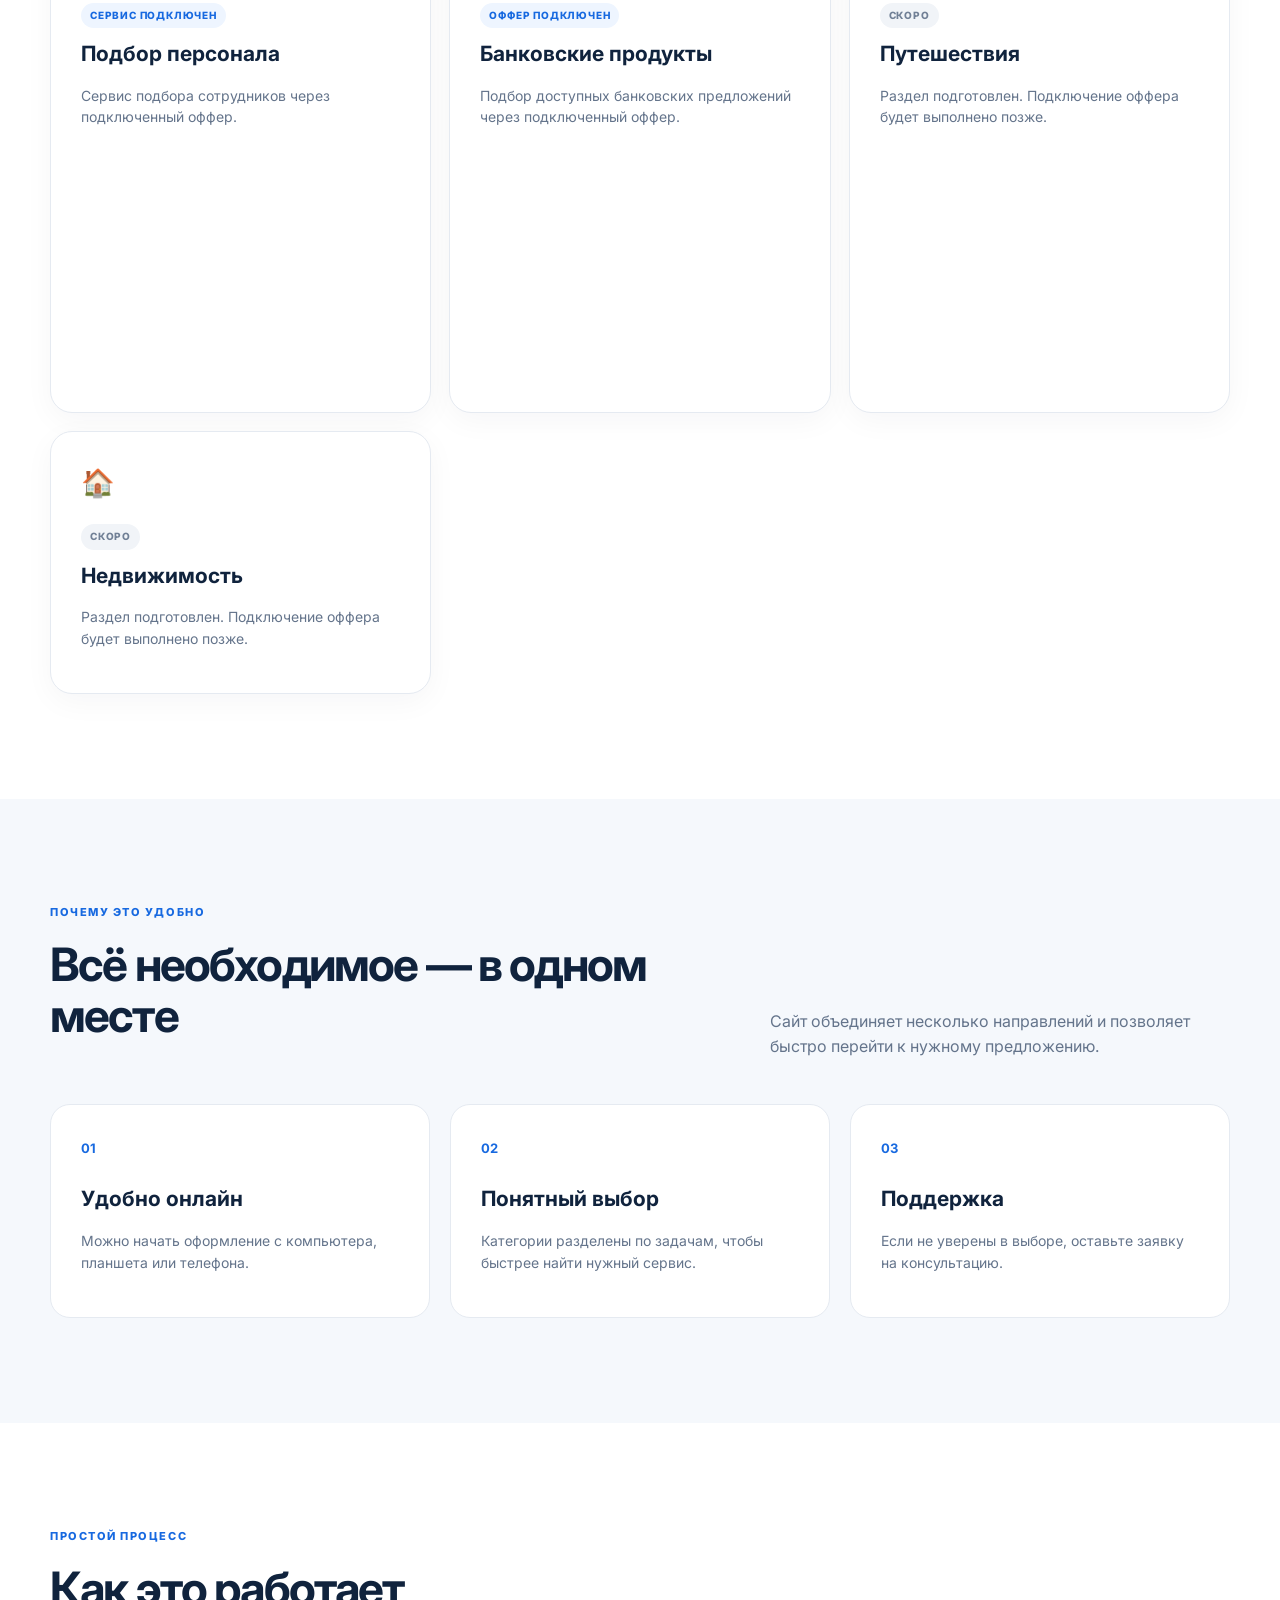
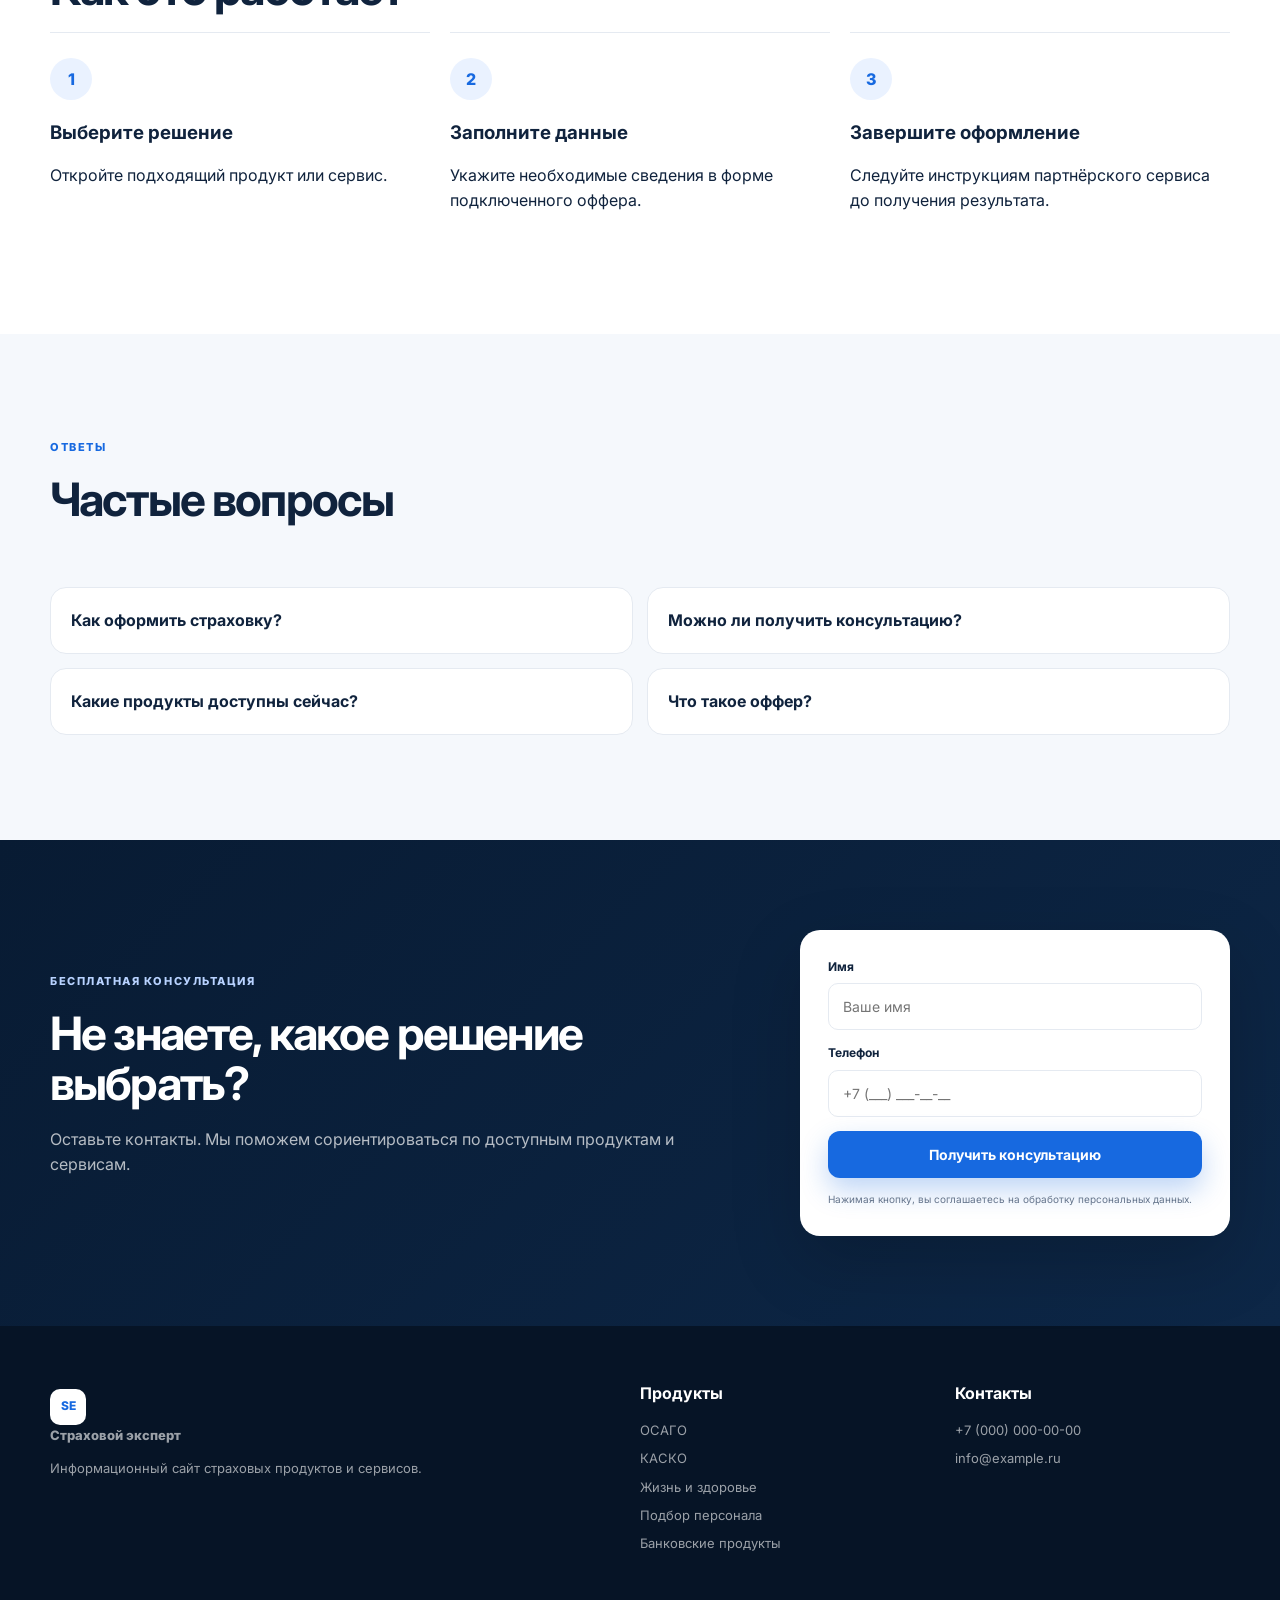
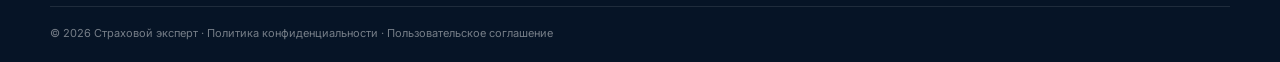
==== commit 0c0b90d8: "Make insurance marketplace commercially polished" ====
--- a/index.html
+++ b/index.html
@@ -1 +1,58 @@
-<!doctype html><html lang="ru"><head><meta charset="utf-8"><meta name="viewport" content="width=device-width,initial-scale=1"><meta name="description" content="Страхование, банковские продукты и сервисы онлайн."><meta name="theme-color" content="#081b33"><title>Страховой эксперт — страхование и сервисы онлайн</title><link rel="preconnect" href="https://fonts.googleapis.com"><link rel="preconnect" href="https://fonts.gstatic.com" crossorigin><link href="https://fonts.googleapis.com/css2?family=Inter:wght@400;500;600;700;800&display=swap" rel="stylesheet"><link rel="stylesheet" href="assets/css/style.css"></head><body><header class="site-header"><div class="container nav"><a class="logo" href="#top"><span>SE</span> Страховой эксперт</a><nav aria-label="Основная навигация"><a href="#products">Продукты</a><a href="#benefits">Преимущества</a><a href="#steps">Как это работает</a><a href="#contacts">Контакты</a></nav><a class="nav-phone" href="tel:+70000000000">+7 (000) 000-00-00</a></div></header><main id="top"><section class="hero"><div class="hero-bg" aria-hidden="true"></div><div class="container hero-grid"><div class="hero-copy"><div class="eyebrow">Страхование и сервисы онлайн · быстро и удобно</div><h1>Защитите то, что действительно важно</h1><p class="hero-lead">Подберем страховой продукт, банковское решение или нужный сервис онлайн — без лишних сложностей.</p><div class="hero-actions"><a class="btn btn-primary" href="#products">Выбрать решение</a><a class="btn btn-ghost" href="#contacts">Получить консультацию</a></div><div class="hero-trust"><span>✓ Онлайн оформление</span><span>✓ Подбор предложений</span><span>✓ Поддержка клиентов</span></div></div><aside class="hero-card"><span class="card-label">Популярный запрос</span><h2>ОСАГО</h2><p>Рассчитайте стоимость полиса и сравните доступные предложения.</p><a href="#widget-osago">Рассчитать ОСАГО <span>→</span></a></aside></div></section><section class="section" id="products"><div class="container"><div class="section-head"><div><div class="eyebrow dark">Наши решения</div><h2>Страхование и сервисы</h2></div><p>Онлайн-подбор решений через подключенные офферы.</p></div><div class="products-grid"><article class="product-card featured" id="widget-osago"><div class="product-icon">🚗</div><h3>ОСАГО</h3><p>Рассчитайте стоимость и перейдите к оформлению прямо на сайте.</p><div class="pampadu-widget"><iframe src="https://ppdu.ru/20a883ab-352c-4dda-99d6-21e7056b18e9" style="width:100%;border:none;min-width:320px;overflow:hidden" id="ppdwiOfferOsago" scrolling="no" title="Оффер Pampadu — ОСАГО"></iframe></div></article><article class="product-card" id="widget-kasko"><div class="product-icon">🛡️</div><h3>КАСКО</h3><p>Защита автомобиля. Оформление через подключенный оффер Pampadu.</p><div class="pampadu-widget"><iframe src="https://ppdu.ru/44a9369d-fca0-433f-aa67-a8709d9ec18b" style="width:100%;border:none;min-width:320px;overflow:hidden" id="ppdwiOfferKasko" scrolling="no" title="Оффер Pampadu — КАСКО"></iframe></div></article><article class="product-card"><div class="product-icon">✈️</div><h3>Путешествия</h3><p>Подключение оффера будет выполнено позже.</p></article><article class="product-card"><div class="product-icon">🏠</div><h3>Недвижимость</h3><p>Подключение оффера будет выполнено позже.</p></article><article class="product-card" id="widget-life"><div class="product-icon">❤️</div><h3>Жизнь и здоровье</h3><p>Страховая защита жизни и здоровья. Оффер Pampadu подключен ниже.</p><div class="pampadu-widget"><iframe src="https://ppdu.ru/44a9369d-fca0-433f-aa67-a8709d9ec18b" style="width:100%;border:none;min-width:320px;overflow:hidden" id="ppdwiOfferLifeHealth" scrolling="no" title="Оффер Pampadu — жизнь и здоровье"></iframe></div></article><article class="product-card" id="widget-recruitment"><div class="product-icon">👥</div><h3>Подбор персонала</h3><p>Сервис подбора сотрудников через подключенный оффер Pampadu.</p><div class="pampadu-widget"><iframe src="https://ppdu.ru/09af0cd8-cebf-4a2b-82df-91a174385d24" style="width:100%;border:none;min-width:320px;overflow:hidden" id="ppdwiOfferRecruitment" scrolling="no" title="Оффер Pampadu — подбор персонала"></iframe></div></article><article class="product-card" id="widget-banking"><div class="product-icon">💳</div><h3>Банковские продукты</h3><p>Подбор доступных банковских предложений через оффер Pampadu.</p><div class="pampadu-widget"><iframe src="https://ppdu.ru/ff882c47-1b92-43bf-aab7-f6006756a2d9" style="width:100%;border:none;min-width:320px;overflow:hidden" id="ppdwiOfferBanking" scrolling="no" title="Оффер Pampadu — банковские продукты"></iframe></div></article></div></div></section><section class="benefits section" id="benefits"><div class="container"><div class="section-head"><div><div class="eyebrow dark">Почему мы</div><h2>Все нужное — онлайн</h2></div></div><div class="benefit-grid"><div><b>01</b><h3>Удобно онлайн</h3><p>Заявка и оформление доступны с компьютера или телефона.</p></div><div><b>02</b><h3>Понятный подбор</h3><p>Помогаем разобраться в условиях и выбрать подходящее решение.</p></div><div><b>03</b><h3>Поддержка</h3><p>Остаемся на связи после оформления.</p></div></div></div></section><section class="steps section" id="steps"><div class="container"><div class="eyebrow dark">Всего три шага</div><h2>Как это работает</h2><div class="steps-grid"><div><span>1</span><h3>Выберите сервис</h3><p>Откройте подходящий оффер.</p></div><div><span>2</span><h3>Заполните данные</h3><p>Укажите необходимые сведения в форме сервиса.</p></div><div><span>3</span><h3>Завершите оформление</h3><p>Следуйте инструкциям внутри оффера.</p></div></div></div></section><section class="cta" id="contacts"><div class="container cta-grid"><div><div class="eyebrow">Бесплатная консультация</div><h2>Не знаете, какое решение выбрать?</h2><p>Оставьте контакты — мы поможем определить подходящий продукт или сервис.</p></div><form class="lead-form"><label>Имя<input name="name" autocomplete="name" placeholder="Ваше имя" required></label><label>Телефон<input name="phone" autocomplete="tel" placeholder="+7 (___) ___-__-__" required></label><button class="btn btn-primary" type="submit">Получить консультацию</button><small>Нажимая кнопку, вы соглашаетесь на обработку персональных данных.</small></form></div></section></main><footer><div class="container footer-grid"><div><a class="logo" href="#top"><span>SE</span> Страховой эксперт</a><p>Информационный сайт страховых продуктов и сервисов.</p></div><div><b>Продукты</b><a href="#widget-osago">ОСАГО</a><a href="#widget-kasko">КАСКО</a><a href="#widget-life">Жизнь и здоровье</a><a href="#widget-recruitment">Подбор персонала</a><a href="#widget-banking">Банковские продукты</a></div><div><b>Контакты</b><a href="tel:+70000000000">+7 (000) 000-00-00</a><a href="mailto:info@example.ru">info@example.ru</a></div></div><div class="container copyright">© 2026 Страховой эксперт · Политика конфиденциальности</div></footer><script src="https://ppdu.ru/ppdw.js"></script><script src="assets/js/main.js" defer></script></body></html>+<!doctype html>
+<html lang="ru">
+<head>
+<meta charset="utf-8"><meta name="viewport" content="width=device-width,initial-scale=1">
+<meta name="description" content="Онлайн-подбор страховых, банковских и сервисных решений: ОСАГО, КАСКО, жизнь и здоровье, подбор персонала и банковские продукты.">
+<meta name="theme-color" content="#081b33"><meta name="robots" content="index,follow">
+<title>Страховой эксперт — страхование и сервисы онлайн</title>
+<link rel="preconnect" href="https://fonts.googleapis.com"><link rel="preconnect" href="https://fonts.gstatic.com" crossorigin>
+<link href="https://fonts.googleapis.com/css2?family=Inter:wght@400;500;600;700;800&display=swap" rel="stylesheet">
+<link rel="stylesheet" href="assets/css/style.css">
+<script type="application/ld+json">{"@context":"https://schema.org","@type":"WebSite","name":"Страховой эксперт","description":"Онлайн-подбор страховых и сервисных решений","inLanguage":"ru-RU"}</script>
+</head>
+<body>
+<header class="site-header"><div class="container nav">
+<a class="logo" href="#top" aria-label="Страховой эксперт — на главную"><span>SE</span> Страховой эксперт</a>
+<nav aria-label="Основная навигация"><a href="#products">Решения</a><a href="#benefits">Преимущества</a><a href="#steps">Как это работает</a><a href="#faq">FAQ</a><a href="#contacts">Контакты</a></nav>
+<a class="nav-phone" href="tel:+70000000000">+7 (000) 000-00-00</a>
+</div></header>
+<main id="top">
+<section class="hero"><div class="hero-bg" aria-hidden="true"></div><div class="container hero-grid">
+<div class="hero-copy"><div class="eyebrow">Страхование и сервисы онлайн · 24/7</div>
+<h1>Защитите то, что действительно важно</h1>
+<p class="hero-lead">Подберем страховой продукт, банковское решение или нужный сервис онлайн. Понятно, удобно и без лишних шагов.</p>
+<div class="hero-actions"><a class="btn btn-primary" href="#products">Выбрать решение</a><a class="btn btn-ghost" href="#contacts">Получить консультацию</a></div>
+<div class="hero-trust"><span>✓ Онлайн-подбор</span><span>✓ Оформление через партнёров</span><span>✓ Поддержка</span></div></div>
+<aside class="hero-card"><span class="card-label">Популярный запрос</span><h2>ОСАГО</h2><p>Рассчитайте стоимость и перейдите к оформлению через подключенный сервис.</p><a href="#widget-osago">Рассчитать ОСАГО <span>→</span></a><div class="hero-badge">● Оффер подключен</div></aside>
+</div></section>
+
+<section class="section" id="products"><div class="container"><div class="section-head"><div><div class="eyebrow dark">Наши решения</div><h2>Выберите подходящий продукт</h2></div><p>Рабочие офферы размещены прямо на странице. Вы можете начать оформление без переходов по лишним страницам.</p></div>
+<div class="products-grid">
+<article class="product-card featured" id="widget-osago"><div class="product-icon">🚗</div><span class="product-status">Оффер подключен</span><h3>ОСАГО</h3><p>Рассчитайте стоимость полиса и перейдите к оформлению онлайн.</p><div class="pampadu-widget"><iframe src="https://ppdu.ru/20a883ab-352c-4dda-99d6-21e7056b18e9" id="ppdwiOfferOsago" scrolling="no" title="Оффер Pampadu — ОСАГО"></iframe></div></article>
+<article class="product-card" id="widget-kasko"><div class="product-icon">🛡️</div><span class="product-status">Оффер подключен</span><h3>КАСКО</h3><p>Защита автомобиля. Оформление через подключенный страховой сервис.</p><div class="pampadu-widget"><iframe src="https://ppdu.ru/44a9369d-fca0-433f-aa67-a8709d9ec18b" id="ppdwiOfferKasko" scrolling="no" title="Оффер Pampadu — КАСКО"></iframe></div></article>
+<article class="product-card" id="widget-life"><div class="product-icon">❤️</div><span class="product-status">Оффер подключен</span><h3>Жизнь и здоровье</h3><p>Страховая защита жизни и здоровья через подключенный оффер.</p><div class="pampadu-widget"><iframe src="https://ppdu.ru/44a9369d-fca0-433f-aa67-a8709d9ec18b" id="ppdwiOfferLifeHealth" scrolling="no" title="Оффер Pampadu — жизнь и здоровье"></iframe></div></article>
+<article class="product-card" id="widget-recruitment"><div class="product-icon">👥</div><span class="product-status">Сервис подключен</span><h3>Подбор персонала</h3><p>Сервис подбора сотрудников через подключенный оффер.</p><div class="pampadu-widget"><iframe src="https://ppdu.ru/09af0cd8-cebf-4a2b-82df-91a174385d24" id="ppdwiOfferRecruitment" scrolling="no" title="Оффер Pampadu — подбор персонала"></iframe></div></article>
+<article class="product-card" id="widget-banking"><div class="product-icon">💳</div><span class="product-status">Оффер подключен</span><h3>Банковские продукты</h3><p>Подбор доступных банковских предложений через подключенный оффер.</p><div class="pampadu-widget"><iframe src="https://ppdu.ru/ff882c47-1b92-43bf-aab7-f6006756a2d9" id="ppdwiOfferBanking" scrolling="no" title="Оффер Pampadu — банковские продукты"></iframe></div></article>
+<article class="product-card"><div class="product-icon">✈️</div><span class="product-status soon">Скоро</span><h3>Путешествия</h3><p>Раздел подготовлен. Подключение оффера будет выполнено позже.</p></article>
+<article class="product-card"><div class="product-icon">🏠</div><span class="product-status soon">Скоро</span><h3>Недвижимость</h3><p>Раздел подготовлен. Подключение оффера будет выполнено позже.</p></article>
+</div></div></section>
+
+<section class="section benefits" id="benefits"><div class="container"><div class="section-head"><div><div class="eyebrow dark">Почему это удобно</div><h2>Всё необходимое — в одном месте</h2></div><p>Сайт объединяет несколько направлений и позволяет быстро перейти к нужному предложению.</p></div>
+<div class="benefit-grid"><div><b>01</b><h3>Удобно онлайн</h3><p>Можно начать оформление с компьютера, планшета или телефона.</p></div><div><b>02</b><h3>Понятный выбор</h3><p>Категории разделены по задачам, чтобы быстрее найти нужный сервис.</p></div><div><b>03</b><h3>Поддержка</h3><p>Если не уверены в выборе, оставьте заявку на консультацию.</p></div></div></div></section>
+
+<section class="section" id="steps"><div class="container"><div class="eyebrow dark">Простой процесс</div><h2>Как это работает</h2><div class="steps-grid"><div><span>1</span><h3>Выберите решение</h3><p>Откройте подходящий продукт или сервис.</p></div><div><span>2</span><h3>Заполните данные</h3><p>Укажите необходимые сведения в форме подключенного оффера.</p></div><div><span>3</span><h3>Завершите оформление</h3><p>Следуйте инструкциям партнёрского сервиса до получения результата.</p></div></div></div></section>
+
+<section class="section alt" id="faq"><div class="container"><div class="section-head"><div><div class="eyebrow dark">Ответы</div><h2>Частые вопросы</h2></div></div><div class="faq-grid">
+<details class="faq-item"><summary>Как оформить страховку?</summary><p>Выберите нужный продукт и заполните форму внутри подключенного оффера. Дальнейшее оформление проходит по инструкции сервиса.</p></details>
+<details class="faq-item"><summary>Можно ли получить консультацию?</summary><p>Да. Оставьте имя и телефон в форме ниже — форма подготовит обращение для дальнейшей связи.</p></details>
+<details class="faq-item"><summary>Какие продукты доступны сейчас?</summary><p>ОСАГО, КАСКО, жизнь и здоровье, подбор персонала и банковские продукты. Путешествия и недвижимость пока отмечены как «Скоро».</p></details>
+<details class="faq-item"><summary>Что такое оффер?</summary><p>Оффер — подключенная форма партнёрского сервиса, через которую пользователь может подобрать или оформить соответствующий продукт.</p></details>
+</div></div></section>
+
+<section class="cta" id="contacts"><div class="container cta-grid"><div><div class="eyebrow">Бесплатная консультация</div><h2>Не знаете, какое решение выбрать?</h2><p>Оставьте контакты. Мы поможем сориентироваться по доступным продуктам и сервисам.</p></div>
+<form class="lead-form"><label>Имя<input name="name" autocomplete="name" placeholder="Ваше имя" required></label><label>Телефон<input name="phone" autocomplete="tel" inputmode="tel" placeholder="+7 (___) ___-__-__" required></label><button class="btn btn-primary" type="submit">Получить консультацию</button><div class="form-note">Спасибо! Заявка подготовлена. Для реальной отправки подключите рабочий e-mail или CRM.</div><small>Нажимая кнопку, вы соглашаетесь на обработку персональных данных.</small></form></div></section>
+</main>
+<footer><div class="container footer-grid"><div><a class="logo" href="#top"><span>SE</span> Страховой эксперт</a><p>Информационный сайт страховых продуктов и сервисов.</p></div><div><b>Продукты</b><a href="#widget-osago">ОСАГО</a><a href="#widget-kasko">КАСКО</a><a href="#widget-life">Жизнь и здоровье</a><a href="#widget-recruitment">Подбор персонала</a><a href="#widget-banking">Банковские продукты</a></div><div><b>Контакты</b><a href="tel:+70000000000">+7 (000) 000-00-00</a><a href="mailto:info@example.ru">info@example.ru</a></div></div><div class="container copyright">© 2026 Страховой эксперт · Политика конфиденциальности · Пользовательское соглашение</div></footer>
+<a class="mobile-cta btn btn-primary" href="#contacts">Получить консультацию</a>
+<script src="https://ppdu.ru/ppdw.js"></script><script src="assets/js/main.js" defer></script>
+</body></html>
--- a/assets/css/style.css
+++ b/assets/css/style.css
@@ -1 +1 @@
-:root{--navy:#081b33;--blue:#1769e0;--blue2:#0d4fbf;--ink:#10233d;--muted:#64748b;--line:#e5eaf1;--white:#fff;--bg:#f6f8fb}*{box-sizing:border-box}html{scroll-behavior:smooth}body{margin:0;font-family:Inter,Arial,sans-serif;color:var(--ink);background:#fff;line-height:1.55}a{text-decoration:none;color:inherit}.container{width:min(1180px,calc(100% - 40px));margin:auto}.site-header{position:absolute;z-index:10;top:0;left:0;width:100%;color:#fff}.nav{height:82px;display:flex;align-items:center;gap:34px;border-bottom:1px solid rgba(255,255,255,.16)}.logo{font-weight:800;font-size:17px;display:flex;align-items:center;gap:10px;white-space:nowrap}.logo span{display:grid;place-items:center;width:36px;height:36px;border-radius:10px;background:#fff;color:var(--blue);font-size:12px}.nav nav{display:flex;gap:25px;margin-left:auto}.nav nav a{font-size:14px;color:rgba(255,255,255,.86);transition:.2s}.nav nav a:hover{color:#fff}.nav-phone{font-weight:700;font-size:14px}.hero{position:relative;min-height:720px;display:flex;align-items:center;overflow:hidden;background:var(--navy);color:#fff}.hero-bg{position:absolute;inset:0;background:linear-gradient(90deg,rgba(5,20,40,.96) 0%,rgba(5,20,40,.83) 43%,rgba(5,20,40,.42) 72%,rgba(5,20,40,.25) 100%),url('https://images.unsplash.com/photo-1554224155-6726b3ff858f?auto=format&fit=crop&w=2200&q=85') center/cover no-repeat;transform:scale(1.01)}.hero-grid{position:relative;z-index:1;display:grid;grid-template-columns:minmax(0,720px) 330px;gap:70px;align-items:center;padding-top:80px}.eyebrow{text-transform:uppercase;letter-spacing:.14em;font-size:12px;font-weight:800;color:#b8d2ff;margin-bottom:18px}.eyebrow.dark{color:var(--blue)}h1{font-size:clamp(44px,6vw,72px);line-height:1.03;letter-spacing:-.055em;margin:0 0 24px;max-width:760px}h2{font-size:clamp(32px,4vw,46px);line-height:1.1;letter-spacing:-.04em;margin:0 0 18px}.hero-lead{font-size:20px;line-height:1.6;color:rgba(255,255,255,.8);max-width:650px}.hero-actions{display:flex;gap:13px;flex-wrap:wrap;margin:34px 0}.btn{display:inline-flex;align-items:center;justify-content:center;border:0;border-radius:12px;padding:15px 22px;font:700 14px Inter;cursor:pointer}.btn-primary{background:var(--blue);color:#fff;box-shadow:0 12px 28px rgba(23,105,224,.28)}.btn-primary:hover{background:#2878eb}.btn-ghost{border:1px solid rgba(255,255,255,.3);color:#fff;background:rgba(255,255,255,.06);backdrop-filter:blur(8px)}.hero-trust{display:flex;gap:22px;flex-wrap:wrap;color:rgba(255,255,255,.7);font-size:13px}.hero-card{padding:28px;border:1px solid rgba(255,255,255,.2);background:rgba(255,255,255,.1);backdrop-filter:blur(18px);border-radius:24px;box-shadow:0 30px 80px rgba(0,0,0,.2)}.card-label{font-size:11px;text-transform:uppercase;letter-spacing:.12em;color:#cfe0ff}.hero-card h2{font-size:34px;margin-top:25px}.hero-card p{color:rgba(255,255,255,.75)}.hero-card a{display:flex;justify-content:space-between;margin-top:28px;padding-top:18px;border-top:1px solid rgba(255,255,255,.15);font-weight:700}.section{padding:105px 0}.section-head{display:flex;justify-content:space-between;gap:40px;align-items:end;margin-bottom:45px}.section-head>p{max-width:430px;color:var(--muted);margin:0}.products-grid{display:grid;grid-template-columns:repeat(3,1fr);gap:18px}.product-card{padding:30px;border:1px solid var(--line);border-radius:22px;background:#fff;min-height:235px;transition:.25s;box-shadow:0 8px 30px rgba(16,35,61,.04)}.product-card:hover{transform:translateY(-5px);box-shadow:0 18px 45px rgba(16,35,61,.1)}.product-card.featured{border-color:#bcd3fa;box-shadow:0 15px 45px rgba(23,105,224,.1)}.product-icon{font-size:27px;margin-bottom:24px}.product-card h3{margin:0 0 9px;font-size:21px}.product-card p{color:var(--muted);font-size:14px}.product-card a{display:inline-block;margin-top:10px;color:var(--blue);font-weight:700;font-size:14px}.benefits{background:var(--bg)}.benefit-grid{display:grid;grid-template-columns:repeat(3,1fr);gap:20px}.benefit-grid>div{padding:28px;background:#fff;border-radius:20px}.benefit-grid b{color:var(--blue);font-size:13px}.benefit-grid h3{font-size:21px;margin:28px 0 8px}.benefit-grid p,.steps p{color:var(--muted);font-size:14px}.steps-grid{display:grid;grid-template-columns:repeat(3,1fr);gap:20px}.steps-grid>div{border-top:1px solid var(--line);padding-top:25px}.steps-grid span{display:grid;place-items:center;width:42px;height:42px;border-radius:50%;background:#eaf2ff;color:var(--blue);font-weight:800}.steps-grid h3{margin-bottom:7px}.cta{padding:90px 0;background:var(--navy);color:#fff}.cta-grid{display:grid;grid-template-columns:1fr 430px;gap:70px;align-items:center}.cta p{color:rgba(255,255,255,.7)}.lead-form{background:#fff;color:var(--ink);padding:28px;border-radius:20px;display:grid;gap:14px}.lead-form label{font-size:12px;font-weight:700}.lead-form input{display:block;width:100%;margin-top:7px;padding:14px;border:1px solid var(--line);border-radius:10px;font:14px Inter}.lead-form small{color:var(--muted);font-size:10px}footer{background:#061426;color:#fff;padding:55px 0 20px}.footer-grid{display:grid;grid-template-columns:2fr 1fr 1fr;gap:40px}.footer-grid p,.footer-grid a{color:rgba(255,255,255,.6);font-size:13px}.footer-grid b{display:block;margin-bottom:15px}.footer-grid a{display:block;margin:8px 0}.copyright{border-top:1px solid rgba(255,255,255,.1);margin-top:45px;padding-top:18px;color:rgba(255,255,255,.45);font-size:11px}@media(max-width:900px){.nav nav{display:none}.nav-phone{margin-left:auto}.hero{min-height:760px}.hero-grid{grid-template-columns:1fr}.hero-card{display:none}.products-grid{grid-template-columns:repeat(2,1fr)}.benefit-grid,.steps-grid{grid-template-columns:1fr}.cta-grid{grid-template-columns:1fr;gap:30px}}@media(max-width:600px){.container{width:min(100% - 28px,1180px)}.nav{height:70px}.nav-phone{font-size:12px}.hero{min-height:700px}.hero-grid{padding-top:70px}h1{font-size:43px}.hero-lead{font-size:17px}.hero-trust{display:block}.hero-trust span{display:block;margin:7px 0}.section{padding:70px 0}.section-head{display:block}.section-head>p{margin-top:15px}.products-grid{grid-template-columns:1fr}.footer-grid{grid-template-columns:1fr}.cta{padding:70px 0}}
+:root{--navy:#081b33;--navy2:#0d2747;--blue:#1769e0;--blue2:#0d4fbf;--ink:#10233d;--muted:#64748b;--line:#e5eaf1;--white:#fff;--bg:#f5f8fc;--success:#15936b;--shadow:0 18px 55px rgba(16,35,61,.08)}*{box-sizing:border-box}html{scroll-behavior:smooth;scroll-padding-top:90px}body{margin:0;font-family:Inter,Arial,sans-serif;color:var(--ink);background:#fff;line-height:1.55;-webkit-font-smoothing:antialiased}a{text-decoration:none;color:inherit}button,input{font:inherit}.container{width:min(1180px,calc(100% - 40px));margin:auto}.site-header{position:absolute;z-index:20;top:0;left:0;width:100%;color:#fff;transition:.25s}.site-header.scrolled{position:fixed;background:rgba(8,27,51,.94);backdrop-filter:blur(14px);box-shadow:0 8px 30px rgba(0,0,0,.12)}.nav{height:82px;display:flex;align-items:center;gap:30px;border-bottom:1px solid rgba(255,255,255,.16)}.scrolled .nav{border-bottom-color:transparent}.logo{font-weight:800;font-size:17px;display:flex;align-items:center;gap:10px;white-space:nowrap}.logo span{display:grid;place-items:center;width:36px;height:36px;border-radius:10px;background:#fff;color:var(--blue);font-size:12px}.nav nav{display:flex;gap:23px;margin-left:auto}.nav nav a{font-size:13px;color:rgba(255,255,255,.84);transition:.2s}.nav nav a:hover{color:#fff}.nav-phone{font-weight:800;font-size:14px;white-space:nowrap}.hero{position:relative;min-height:735px;display:flex;align-items:center;overflow:hidden;background:var(--navy);color:#fff}.hero-bg{position:absolute;inset:0;background:linear-gradient(90deg,rgba(5,20,40,.97) 0%,rgba(5,20,40,.86) 44%,rgba(5,20,40,.48) 74%,rgba(5,20,40,.3) 100%),url('https://images.unsplash.com/photo-1554224155-6726b3ff858f?auto=format&fit=crop&w=2200&q=85') center/cover no-repeat;transform:scale(1.01)}.hero-grid{position:relative;z-index:1;display:grid;grid-template-columns:minmax(0,720px) 330px;gap:70px;align-items:center;padding-top:82px}.hero-copy{max-width:760px}.eyebrow{text-transform:uppercase;letter-spacing:.14em;font-size:11px;font-weight:800;color:#b8d2ff;margin-bottom:18px}.eyebrow.dark{color:var(--blue)}h1{font-size:clamp(44px,6vw,72px);line-height:1.03;letter-spacing:-.055em;margin:0 0 24px;max-width:760px}h2{font-size:clamp(32px,4vw,46px);line-height:1.1;letter-spacing:-.04em;margin:0 0 18px}.hero-lead{font-size:19px;line-height:1.65;color:rgba(255,255,255,.82);max-width:650px}.hero-actions{display:flex;gap:12px;flex-wrap:wrap;margin:34px 0 25px}.btn{display:inline-flex;align-items:center;justify-content:center;border:0;border-radius:12px;padding:15px 22px;font:700 14px Inter;cursor:pointer;transition:.2s}.btn-primary{background:var(--blue);color:#fff;box-shadow:0 12px 28px rgba(23,105,224,.28)}.btn-primary:hover{background:#2878eb;transform:translateY(-1px)}.btn-primary:disabled{opacity:.7;cursor:wait;transform:none}.btn-ghost{border:1px solid rgba(255,255,255,.3);color:#fff;background:rgba(255,255,255,.06);backdrop-filter:blur(8px)}.btn-ghost:hover{background:rgba(255,255,255,.12)}.hero-trust{display:flex;gap:20px;flex-wrap:wrap;color:rgba(255,255,255,.7);font-size:12px}.hero-trust span{display:inline-flex;align-items:center;gap:6px}.hero-card{padding:28px;border:1px solid rgba(255,255,255,.2);background:rgba(255,255,255,.1);backdrop-filter:blur(18px);border-radius:24px;box-shadow:0 30px 80px rgba(0,0,0,.2)}.card-label{font-size:10px;text-transform:uppercase;letter-spacing:.12em;color:#cfe0ff}.hero-card h2{font-size:34px;margin-top:25px}.hero-card p{color:rgba(255,255,255,.75);font-size:14px}.hero-card a{display:flex;justify-content:space-between;margin-top:28px;padding-top:18px;border-top:1px solid rgba(255,255,255,.15);font-weight:700}.hero-badge{display:inline-flex;align-items:center;gap:7px;margin-top:8px;padding:8px 11px;border-radius:99px;background:rgba(255,255,255,.1);font-size:11px;color:#dceaff}.section{padding:105px 0}.section.alt{background:var(--bg)}.section-head{display:flex;justify-content:space-between;gap:40px;align-items:end;margin-bottom:45px}.section-head>p{max-width:460px;color:var(--muted);margin:0}.products-grid{display:grid;grid-template-columns:repeat(3,1fr);gap:18px}.product-card{padding:30px;border:1px solid var(--line);border-radius:22px;background:#fff;min-height:245px;transition:.25s;box-shadow:0 8px 30px rgba(16,35,61,.04);overflow:hidden}.product-card:hover{transform:translateY(-5px);box-shadow:var(--shadow)}.product-card.featured{border-color:#bcd3fa;box-shadow:0 15px 45px rgba(23,105,224,.1)}.product-icon{font-size:27px;margin-bottom:18px}.product-card h3{margin:0 0 9px;font-size:21px}.product-card p{color:var(--muted);font-size:14px}.product-status{display:inline-flex;margin:2px 0 10px;padding:5px 9px;border-radius:99px;background:#eef5ff;color:var(--blue);font-size:10px;font-weight:800;text-transform:uppercase;letter-spacing:.08em}.product-status.soon{background:#f1f4f8;color:#718096}.pampadu-widget{margin:22px -8px -8px;min-height:80px}.pampadu-widget iframe{display:block;width:100%;min-height:240px;border:0}.benefits{background:var(--bg)}.benefit-grid{display:grid;grid-template-columns:repeat(3,1fr);gap:20px}.benefit-grid>div{padding:30px;background:#fff;border:1px solid var(--line);border-radius:20px}.benefit-grid b{color:var(--blue);font-size:13px}.benefit-grid h3{font-size:21px;margin:24px 0 8px}.benefit-grid p,.steps p{color:var(--muted);font-size:14px}.steps-grid{display:grid;grid-template-columns:repeat(3,1fr);gap:20px}.steps-grid>div{border-top:1px solid var(--line);padding-top:25px}.steps-grid span{display:grid;place-items:center;width:42px;height:42px;border-radius:50%;background:#eaf2ff;color:var(--blue);font-weight:800}.steps-grid h3{margin:18px 0 7px}.faq-grid{display:grid;grid-template-columns:1fr 1fr;gap:14px}.faq-item{border:1px solid var(--line);border-radius:16px;background:#fff;padding:0 20px}.faq-item summary{cursor:pointer;font-weight:700;padding:20px 0;list-style:none}.faq-item summary::-webkit-details-marker{display:none}.faq-item p{color:var(--muted);font-size:14px;margin:0 0 20px}.cta{padding:90px 0;background:linear-gradient(135deg,var(--navy),var(--navy2));color:#fff}.cta-grid{display:grid;grid-template-columns:1fr 430px;gap:70px;align-items:center}.cta p{color:rgba(255,255,255,.7)}.lead-form{background:#fff;color:var(--ink);padding:28px;border-radius:20px;display:grid;gap:14px;box-shadow:0 25px 70px rgba(0,0,0,.18)}.lead-form label{font-size:12px;font-weight:700}.lead-form input{display:block;width:100%;margin-top:7px;padding:14px;border:1px solid var(--line);border-radius:10px;outline:none;font:14px Inter;transition:.2s}.lead-form input:focus{border-color:#8db7f3;box-shadow:0 0 0 3px rgba(23,105,224,.1)}.lead-form small{color:var(--muted);font-size:10px}.form-note{display:none;padding:11px;border-radius:10px;background:#eaf8f2;color:#126d50;font-size:12px;font-weight:600}.form-note.show{display:block}footer{background:#061426;color:#fff;padding:55px 0 20px}.footer-grid{display:grid;grid-template-columns:2fr 1fr 1fr;gap:40px}.footer-grid p,.footer-grid a{color:rgba(255,255,255,.6);font-size:13px}.footer-grid b{display:block;margin-bottom:15px}.footer-grid a{display:block;margin:8px 0;transition:.2s}.footer-grid a:hover{color:#fff}.copyright{border-top:1px solid rgba(255,255,255,.1);margin-top:45px;padding-top:18px;color:rgba(255,255,255,.45);font-size:11px}.reveal{opacity:0;transform:translateY(18px);transition:opacity .65s ease,transform .65s ease}.reveal.is-visible{opacity:1;transform:none}.mobile-cta{display:none}@media(max-width:1000px){.nav nav{display:none}.nav-phone{margin-left:auto}.hero{min-height:760px}.hero-grid{grid-template-columns:1fr}.hero-card{display:none}.products-grid{grid-template-columns:repeat(2,1fr)}.benefit-grid,.steps-grid{grid-template-columns:1fr}.cta-grid{grid-template-columns:1fr;gap:30px}.faq-grid{grid-template-columns:1fr}}@media(max-width:600px){.container{width:min(100% - 28px,1180px)}.nav{height:70px}.nav-phone{font-size:12px}.hero{min-height:720px}.hero-grid{padding-top:70px}h1{font-size:43px}.hero-lead{font-size:17px}.hero-trust{display:block}.hero-trust span{display:block;margin:7px 0}.section{padding:70px 0}.section-head{display:block}.section-head>p{margin-top:15px}.products-grid{grid-template-columns:1fr}.product-card{padding:24px}.pampadu-widget iframe{min-height:260px}.footer-grid{grid-template-columns:1fr}.cta{padding:70px 0}.mobile-cta{display:flex;position:fixed;z-index:30;bottom:12px;left:12px;right:12px}.mobile-cta .btn{width:100%;box-shadow:0 12px 35px rgba(8,27,51,.3)}}
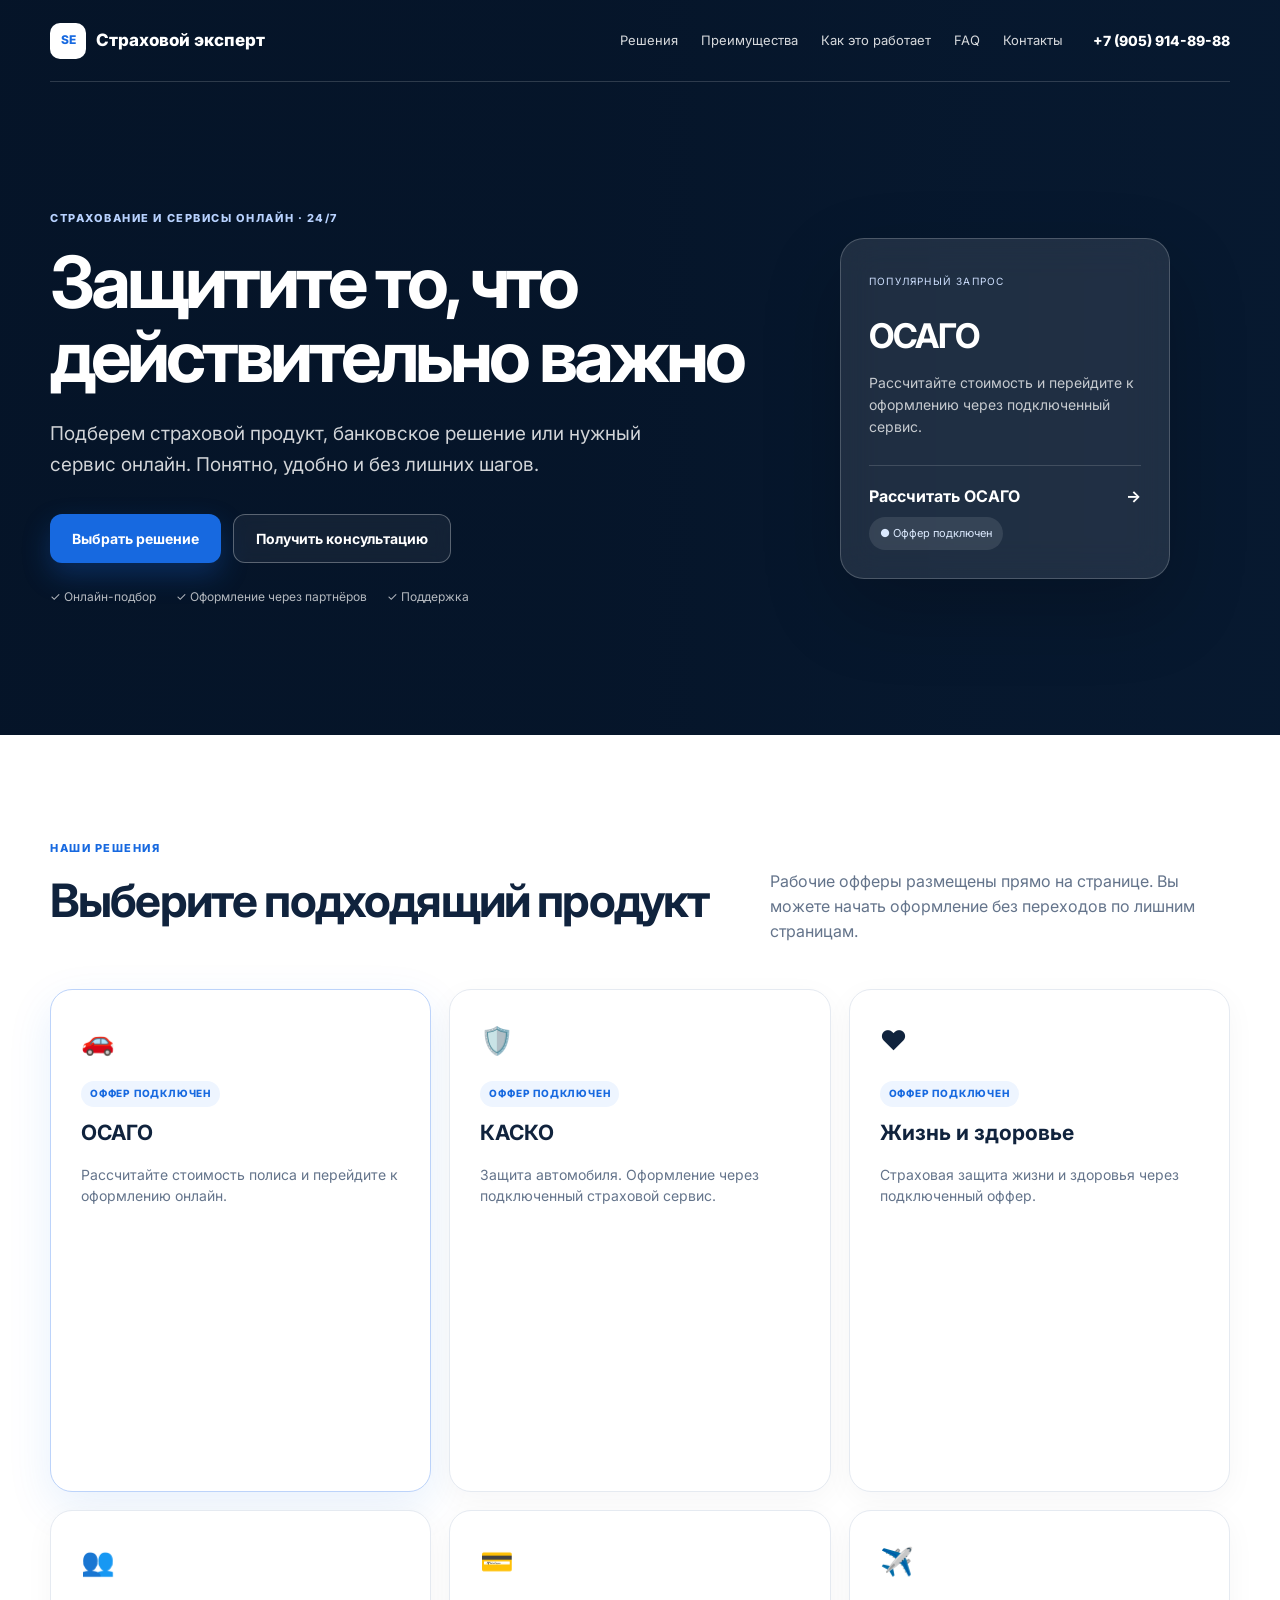
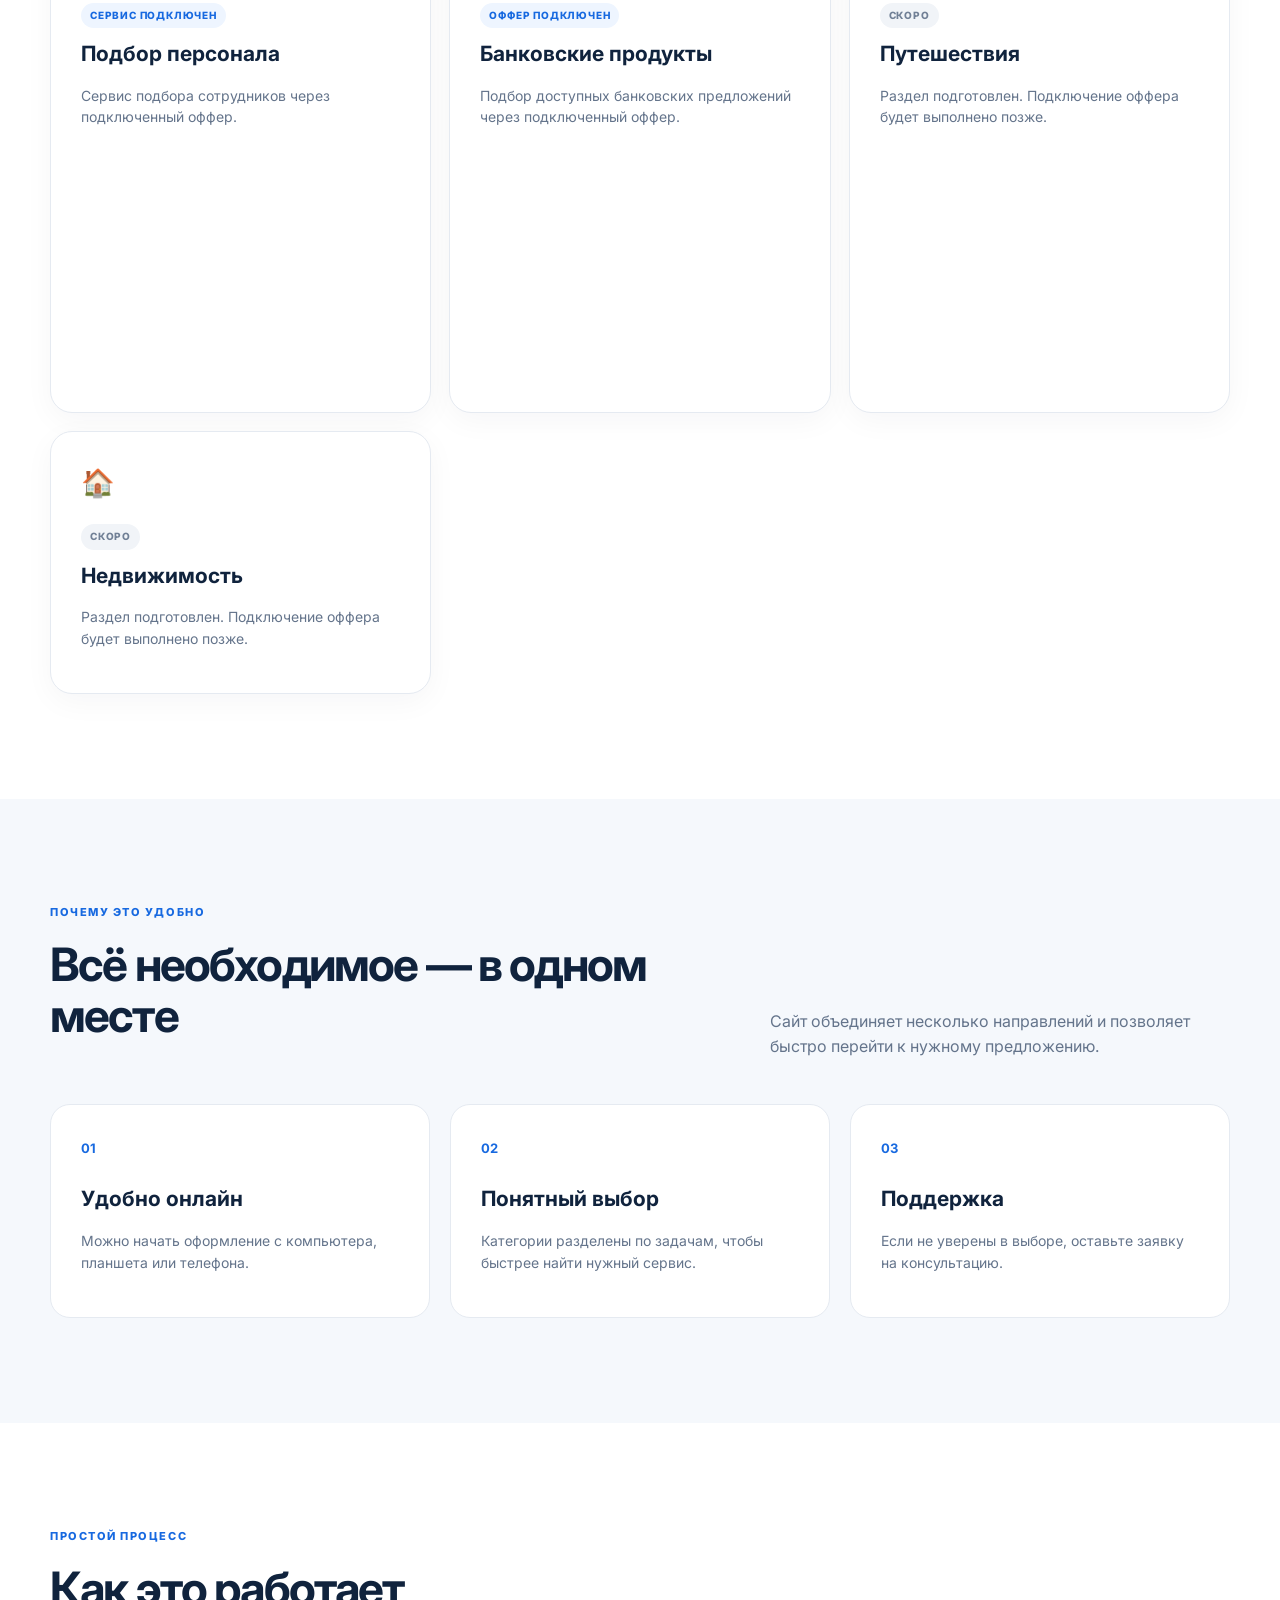
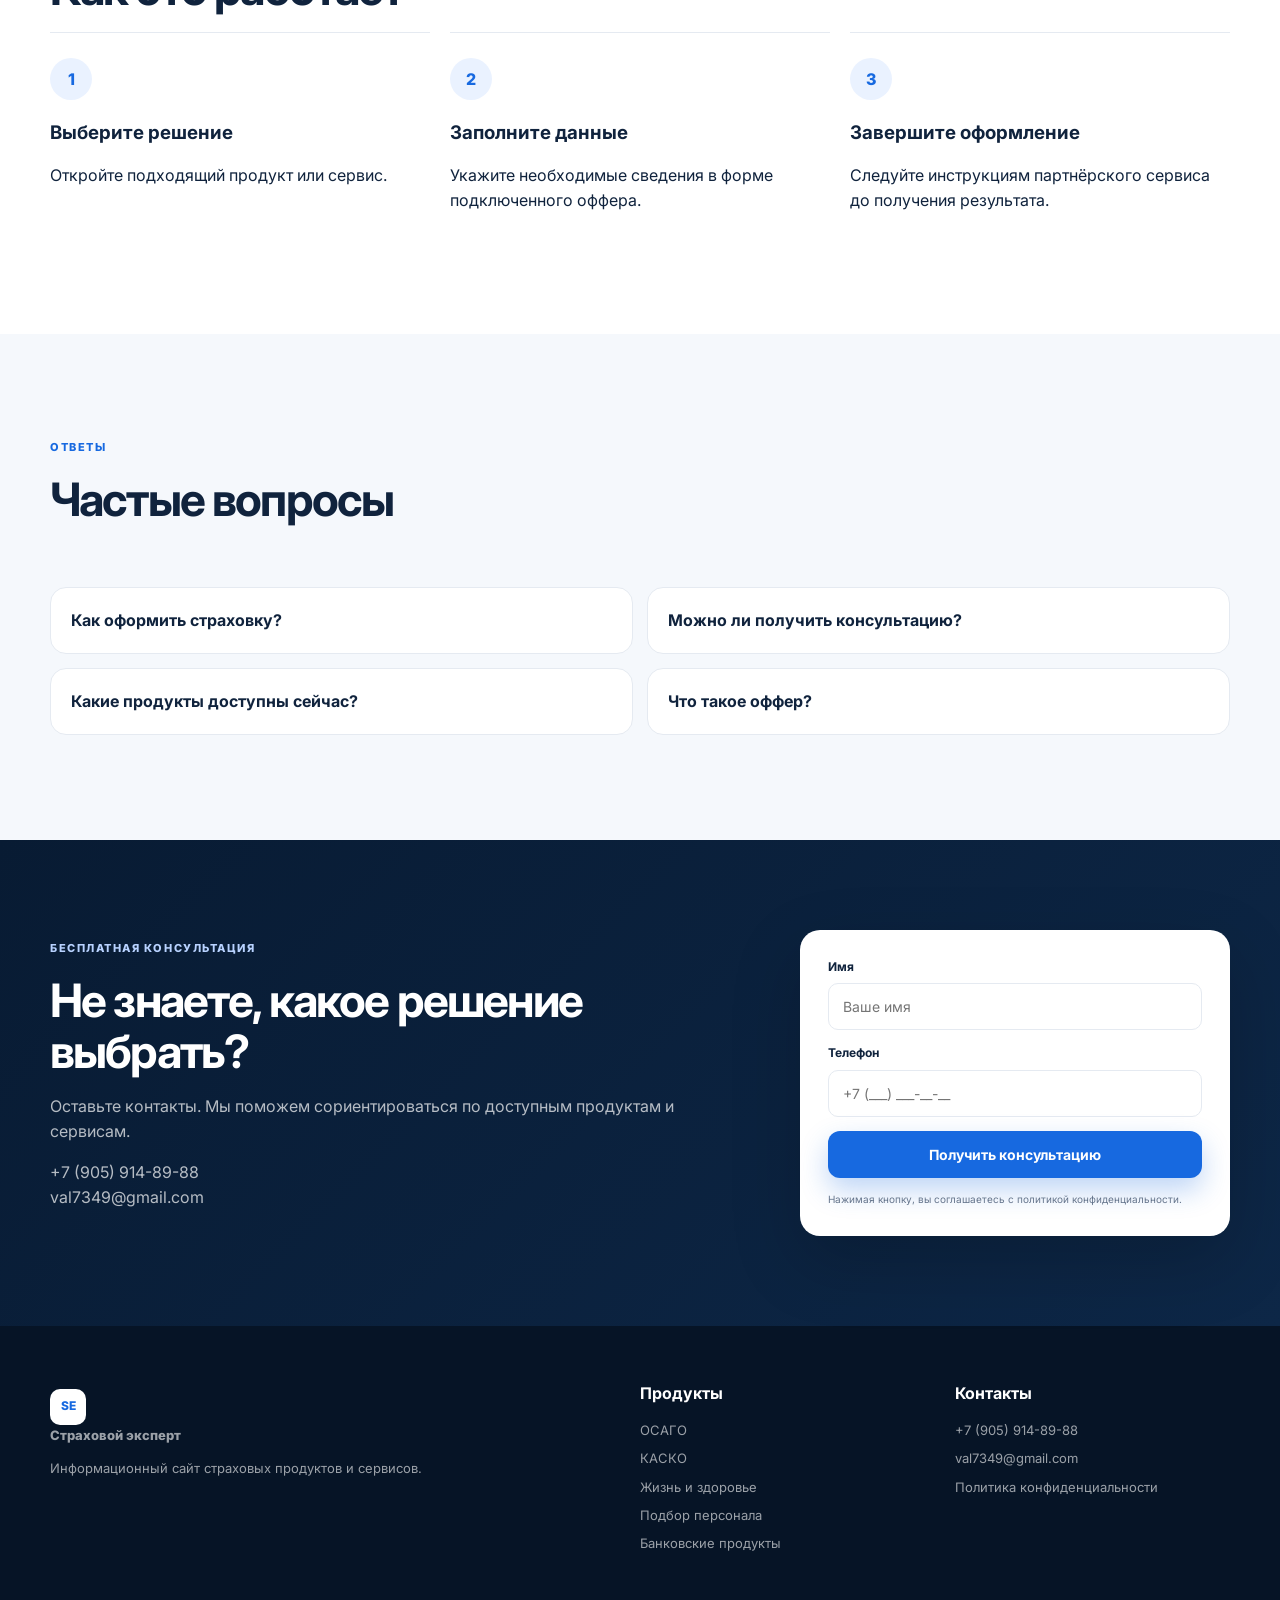
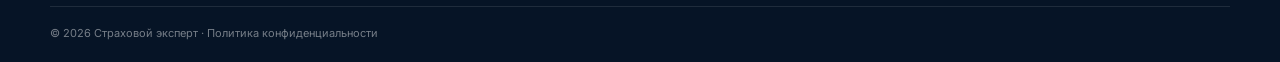
==== commit 0b254a43: "Add real contact details, Open Graph and privacy links" ====
--- a/index.html
+++ b/index.html
@@ -4,55 +4,24 @@
 <meta charset="utf-8"><meta name="viewport" content="width=device-width,initial-scale=1">
 <meta name="description" content="Онлайн-подбор страховых, банковских и сервисных решений: ОСАГО, КАСКО, жизнь и здоровье, подбор персонала и банковские продукты.">
 <meta name="theme-color" content="#081b33"><meta name="robots" content="index,follow">
+<meta property="og:type" content="website"><meta property="og:locale" content="ru_RU"><meta property="og:title" content="Страховой эксперт — страхование и сервисы онлайн"><meta property="og:description" content="Подберите страховой продукт, банковское решение или сервис онлайн."><meta property="og:url" content="https://rvfor.github.io/insurance-marketplace/"><meta property="og:image" content="https://rvfor.github.io/insurance-marketplace/assets/og-cover.svg"><meta property="og:image:alt" content="Страховой эксперт — страхование и сервисы онлайн"><meta name="twitter:card" content="summary_large_image"><meta name="twitter:title" content="Страховой эксперт — страхование и сервисы онлайн"><meta name="twitter:description" content="Онлайн-подбор страховых и сервисных решений."><meta name="twitter:image" content="https://rvfor.github.io/insurance-marketplace/assets/og-cover.svg">
 <title>Страховой эксперт — страхование и сервисы онлайн</title>
-<link rel="preconnect" href="https://fonts.googleapis.com"><link rel="preconnect" href="https://fonts.gstatic.com" crossorigin>
-<link href="https://fonts.googleapis.com/css2?family=Inter:wght@400;500;600;700;800&display=swap" rel="stylesheet">
-<link rel="stylesheet" href="assets/css/style.css">
-<script type="application/ld+json">{"@context":"https://schema.org","@type":"WebSite","name":"Страховой эксперт","description":"Онлайн-подбор страховых и сервисных решений","inLanguage":"ru-RU"}</script>
-</head>
-<body>
-<header class="site-header"><div class="container nav">
-<a class="logo" href="#top" aria-label="Страховой эксперт — на главную"><span>SE</span> Страховой эксперт</a>
-<nav aria-label="Основная навигация"><a href="#products">Решения</a><a href="#benefits">Преимущества</a><a href="#steps">Как это работает</a><a href="#faq">FAQ</a><a href="#contacts">Контакты</a></nav>
-<a class="nav-phone" href="tel:+70000000000">+7 (000) 000-00-00</a>
-</div></header>
+<link rel="icon" href="assets/favicon.svg" type="image/svg+xml"><link rel="apple-touch-icon" href="assets/favicon.svg">
+<link rel="preconnect" href="https://fonts.googleapis.com"><link rel="preconnect" href="https://fonts.gstatic.com" crossorigin><link href="https://fonts.googleapis.com/css2?family=Inter:wght@400;500;600;700;800&display=swap" rel="stylesheet"><link rel="stylesheet" href="assets/css/style.css">
+<script type="application/ld+json">{"@context":"https://schema.org","@type":"WebSite","name":"Страховой эксперт","description":"Онлайн-подбор страховых и сервисных решений","inLanguage":"ru-RU","url":"https://rvfor.github.io/insurance-marketplace/"}</script>
+</head><body>
+<header class="site-header"><div class="container nav"><a class="logo" href="#top" aria-label="Страховой эксперт — на главную"><span>SE</span> Страховой эксперт</a><nav aria-label="Основная навигация"><a href="#products">Решения</a><a href="#benefits">Преимущества</a><a href="#steps">Как это работает</a><a href="#faq">FAQ</a><a href="#contacts">Контакты</a></nav><a class="nav-phone" href="tel:+79059148988">+7 (905) 914-89-88</a></div></header>
 <main id="top">
-<section class="hero"><div class="hero-bg" aria-hidden="true"></div><div class="container hero-grid">
-<div class="hero-copy"><div class="eyebrow">Страхование и сервисы онлайн · 24/7</div>
-<h1>Защитите то, что действительно важно</h1>
-<p class="hero-lead">Подберем страховой продукт, банковское решение или нужный сервис онлайн. Понятно, удобно и без лишних шагов.</p>
-<div class="hero-actions"><a class="btn btn-primary" href="#products">Выбрать решение</a><a class="btn btn-ghost" href="#contacts">Получить консультацию</a></div>
-<div class="hero-trust"><span>✓ Онлайн-подбор</span><span>✓ Оформление через партнёров</span><span>✓ Поддержка</span></div></div>
-<aside class="hero-card"><span class="card-label">Популярный запрос</span><h2>ОСАГО</h2><p>Рассчитайте стоимость и перейдите к оформлению через подключенный сервис.</p><a href="#widget-osago">Рассчитать ОСАГО <span>→</span></a><div class="hero-badge">● Оффер подключен</div></aside>
-</div></section>
-
-<section class="section" id="products"><div class="container"><div class="section-head"><div><div class="eyebrow dark">Наши решения</div><h2>Выберите подходящий продукт</h2></div><p>Рабочие офферы размещены прямо на странице. Вы можете начать оформление без переходов по лишним страницам.</p></div>
-<div class="products-grid">
+<section class="hero"><div class="hero-bg" aria-hidden="true"></div><div class="container hero-grid"><div class="hero-copy"><div class="eyebrow">Страхование и сервисы онлайн · 24/7</div><h1>Защитите то, что действительно важно</h1><p class="hero-lead">Подберем страховой продукт, банковское решение или нужный сервис онлайн. Понятно, удобно и без лишних шагов.</p><div class="hero-actions"><a class="btn btn-primary" href="#products">Выбрать решение</a><a class="btn btn-ghost" href="#contacts">Получить консультацию</a></div><div class="hero-trust"><span>✓ Онлайн-подбор</span><span>✓ Оформление через партнёров</span><span>✓ Поддержка</span></div></div><aside class="hero-card"><span class="card-label">Популярный запрос</span><h2>ОСАГО</h2><p>Рассчитайте стоимость и перейдите к оформлению через подключенный сервис.</p><a href="#widget-osago">Рассчитать ОСАГО <span>→</span></a><div class="hero-badge">● Оффер подключен</div></aside></div></section>
+<section class="section" id="products"><div class="container"><div class="section-head"><div><div class="eyebrow dark">Наши решения</div><h2>Выберите подходящий продукт</h2></div><p>Рабочие офферы размещены прямо на странице. Вы можете начать оформление без переходов по лишним страницам.</p></div><div class="products-grid">
 <article class="product-card featured" id="widget-osago"><div class="product-icon">🚗</div><span class="product-status">Оффер подключен</span><h3>ОСАГО</h3><p>Рассчитайте стоимость полиса и перейдите к оформлению онлайн.</p><div class="pampadu-widget"><iframe src="https://ppdu.ru/20a883ab-352c-4dda-99d6-21e7056b18e9" id="ppdwiOfferOsago" scrolling="no" title="Оффер Pampadu — ОСАГО"></iframe></div></article>
 <article class="product-card" id="widget-kasko"><div class="product-icon">🛡️</div><span class="product-status">Оффер подключен</span><h3>КАСКО</h3><p>Защита автомобиля. Оформление через подключенный страховой сервис.</p><div class="pampadu-widget"><iframe src="https://ppdu.ru/44a9369d-fca0-433f-aa67-a8709d9ec18b" id="ppdwiOfferKasko" scrolling="no" title="Оффер Pampadu — КАСКО"></iframe></div></article>
 <article class="product-card" id="widget-life"><div class="product-icon">❤️</div><span class="product-status">Оффер подключен</span><h3>Жизнь и здоровье</h3><p>Страховая защита жизни и здоровья через подключенный оффер.</p><div class="pampadu-widget"><iframe src="https://ppdu.ru/44a9369d-fca0-433f-aa67-a8709d9ec18b" id="ppdwiOfferLifeHealth" scrolling="no" title="Оффер Pampadu — жизнь и здоровье"></iframe></div></article>
 <article class="product-card" id="widget-recruitment"><div class="product-icon">👥</div><span class="product-status">Сервис подключен</span><h3>Подбор персонала</h3><p>Сервис подбора сотрудников через подключенный оффер.</p><div class="pampadu-widget"><iframe src="https://ppdu.ru/09af0cd8-cebf-4a2b-82df-91a174385d24" id="ppdwiOfferRecruitment" scrolling="no" title="Оффер Pampadu — подбор персонала"></iframe></div></article>
 <article class="product-card" id="widget-banking"><div class="product-icon">💳</div><span class="product-status">Оффер подключен</span><h3>Банковские продукты</h3><p>Подбор доступных банковских предложений через подключенный оффер.</p><div class="pampadu-widget"><iframe src="https://ppdu.ru/ff882c47-1b92-43bf-aab7-f6006756a2d9" id="ppdwiOfferBanking" scrolling="no" title="Оффер Pampadu — банковские продукты"></iframe></div></article>
-<article class="product-card"><div class="product-icon">✈️</div><span class="product-status soon">Скоро</span><h3>Путешествия</h3><p>Раздел подготовлен. Подключение оффера будет выполнено позже.</p></article>
-<article class="product-card"><div class="product-icon">🏠</div><span class="product-status soon">Скоро</span><h3>Недвижимость</h3><p>Раздел подготовлен. Подключение оффера будет выполнено позже.</p></article>
-</div></div></section>
-
-<section class="section benefits" id="benefits"><div class="container"><div class="section-head"><div><div class="eyebrow dark">Почему это удобно</div><h2>Всё необходимое — в одном месте</h2></div><p>Сайт объединяет несколько направлений и позволяет быстро перейти к нужному предложению.</p></div>
-<div class="benefit-grid"><div><b>01</b><h3>Удобно онлайн</h3><p>Можно начать оформление с компьютера, планшета или телефона.</p></div><div><b>02</b><h3>Понятный выбор</h3><p>Категории разделены по задачам, чтобы быстрее найти нужный сервис.</p></div><div><b>03</b><h3>Поддержка</h3><p>Если не уверены в выборе, оставьте заявку на консультацию.</p></div></div></div></section>
-
+<article class="product-card"><div class="product-icon">✈️</div><span class="product-status soon">Скоро</span><h3>Путешествия</h3><p>Раздел подготовлен. Подключение оффера будет выполнено позже.</p></article><article class="product-card"><div class="product-icon">🏠</div><span class="product-status soon">Скоро</span><h3>Недвижимость</h3><p>Раздел подготовлен. Подключение оффера будет выполнено позже.</p></article></div></div></section>
+<section class="section benefits" id="benefits"><div class="container"><div class="section-head"><div><div class="eyebrow dark">Почему это удобно</div><h2>Всё необходимое — в одном месте</h2></div><p>Сайт объединяет несколько направлений и позволяет быстро перейти к нужному предложению.</p></div><div class="benefit-grid"><div><b>01</b><h3>Удобно онлайн</h3><p>Можно начать оформление с компьютера, планшета или телефона.</p></div><div><b>02</b><h3>Понятный выбор</h3><p>Категории разделены по задачам, чтобы быстрее найти нужный сервис.</p></div><div><b>03</b><h3>Поддержка</h3><p>Если не уверены в выборе, оставьте заявку на консультацию.</p></div></div></div></section>
 <section class="section" id="steps"><div class="container"><div class="eyebrow dark">Простой процесс</div><h2>Как это работает</h2><div class="steps-grid"><div><span>1</span><h3>Выберите решение</h3><p>Откройте подходящий продукт или сервис.</p></div><div><span>2</span><h3>Заполните данные</h3><p>Укажите необходимые сведения в форме подключенного оффера.</p></div><div><span>3</span><h3>Завершите оформление</h3><p>Следуйте инструкциям партнёрского сервиса до получения результата.</p></div></div></div></section>
-
-<section class="section alt" id="faq"><div class="container"><div class="section-head"><div><div class="eyebrow dark">Ответы</div><h2>Частые вопросы</h2></div></div><div class="faq-grid">
-<details class="faq-item"><summary>Как оформить страховку?</summary><p>Выберите нужный продукт и заполните форму внутри подключенного оффера. Дальнейшее оформление проходит по инструкции сервиса.</p></details>
-<details class="faq-item"><summary>Можно ли получить консультацию?</summary><p>Да. Оставьте имя и телефон в форме ниже — форма подготовит обращение для дальнейшей связи.</p></details>
-<details class="faq-item"><summary>Какие продукты доступны сейчас?</summary><p>ОСАГО, КАСКО, жизнь и здоровье, подбор персонала и банковские продукты. Путешествия и недвижимость пока отмечены как «Скоро».</p></details>
-<details class="faq-item"><summary>Что такое оффер?</summary><p>Оффер — подключенная форма партнёрского сервиса, через которую пользователь может подобрать или оформить соответствующий продукт.</p></details>
-</div></div></section>
-
-<section class="cta" id="contacts"><div class="container cta-grid"><div><div class="eyebrow">Бесплатная консультация</div><h2>Не знаете, какое решение выбрать?</h2><p>Оставьте контакты. Мы поможем сориентироваться по доступным продуктам и сервисам.</p></div>
-<form class="lead-form"><label>Имя<input name="name" autocomplete="name" placeholder="Ваше имя" required></label><label>Телефон<input name="phone" autocomplete="tel" inputmode="tel" placeholder="+7 (___) ___-__-__" required></label><button class="btn btn-primary" type="submit">Получить консультацию</button><div class="form-note">Спасибо! Заявка подготовлена. Для реальной отправки подключите рабочий e-mail или CRM.</div><small>Нажимая кнопку, вы соглашаетесь на обработку персональных данных.</small></form></div></section>
-</main>
-<footer><div class="container footer-grid"><div><a class="logo" href="#top"><span>SE</span> Страховой эксперт</a><p>Информационный сайт страховых продуктов и сервисов.</p></div><div><b>Продукты</b><a href="#widget-osago">ОСАГО</a><a href="#widget-kasko">КАСКО</a><a href="#widget-life">Жизнь и здоровье</a><a href="#widget-recruitment">Подбор персонала</a><a href="#widget-banking">Банковские продукты</a></div><div><b>Контакты</b><a href="tel:+70000000000">+7 (000) 000-00-00</a><a href="mailto:info@example.ru">info@example.ru</a></div></div><div class="container copyright">© 2026 Страховой эксперт · Политика конфиденциальности · Пользовательское соглашение</div></footer>
-<a class="mobile-cta btn btn-primary" href="#contacts">Получить консультацию</a>
-<script src="https://ppdu.ru/ppdw.js"></script><script src="assets/js/main.js" defer></script>
-</body></html>+<section class="section alt" id="faq"><div class="container"><div class="section-head"><div><div class="eyebrow dark">Ответы</div><h2>Частые вопросы</h2></div></div><div class="faq-grid"><details class="faq-item"><summary>Как оформить страховку?</summary><p>Выберите нужный продукт и заполните форму внутри подключенного оффера. Дальнейшее оформление проходит по инструкции сервиса.</p></details><details class="faq-item"><summary>Можно ли получить консультацию?</summary><p>Да. Оставьте имя и телефон в форме ниже — мы свяжемся с вами по указанному номеру.</p></details><details class="faq-item"><summary>Какие продукты доступны сейчас?</summary><p>ОСАГО, КАСКО, жизнь и здоровье, подбор персонала и банковские продукты. Путешествия и недвижимость пока отмечены как «Скоро».</p></details><details class="faq-item"><summary>Что такое оффер?</summary><p>Оффер — подключенная форма партнёрского сервиса, через которую пользователь может подобрать или оформить соответствующий продукт.</p></details></div></div></section>
+<section class="cta" id="contacts"><div class="container cta-grid"><div><div class="eyebrow">Бесплатная консультация</div><h2>Не знаете, какое решение выбрать?</h2><p>Оставьте контакты. Мы поможем сориентироваться по доступным продуктам и сервисам.</p><p><a href="tel:+79059148988">+7 (905) 914-89-88</a><br><a href="mailto:val7349@gmail.com">val7349@gmail.com</a></p></div><form class="lead-form" action="https://formsubmit.co/val7349@gmail.com" method="POST"><input type="hidden" name="_subject" value="Новая заявка с сайта Страховой эксперт"><input type="hidden" name="_captcha" value="false"><input type="hidden" name="_template" value="table"><input type="hidden" name="_next" value="https://rvfor.github.io/insurance-marketplace/thank-you.html"><label>Имя<input name="name" autocomplete="name" placeholder="Ваше имя" required></label><label>Телефон<input name="phone" autocomplete="tel" inputmode="tel" placeholder="+7 (___) ___-__-__" required></label><button class="btn btn-primary" type="submit">Получить консультацию</button><small>Нажимая кнопку, вы соглашаетесь с <a href="privacy.html">политикой конфиденциальности</a>.</small></form></div></section></main>
+<footer><div class="container footer-grid"><div><a class="logo" href="#top"><span>SE</span> Страховой эксперт</a><p>Информационный сайт страховых продуктов и сервисов.</p></div><div><b>Продукты</b><a href="#widget-osago">ОСАГО</a><a href="#widget-kasko">КАСКО</a><a href="#widget-life">Жизнь и здоровье</a><a href="#widget-recruitment">Подбор персонала</a><a href="#widget-banking">Банковские продукты</a></div><div><b>Контакты</b><a href="tel:+79059148988">+7 (905) 914-89-88</a><a href="mailto:val7349@gmail.com">val7349@gmail.com</a><a href="privacy.html">Политика конфиденциальности</a></div></div><div class="container copyright">© 2026 Страховой эксперт · <a href="privacy.html">Политика конфиденциальности</a></div></footer><a class="mobile-cta btn btn-primary" href="#contacts">Получить консультацию</a><script src="https://ppdu.ru/ppdw.js"></script><script src="assets/js/main.js" defer></script></body></html>
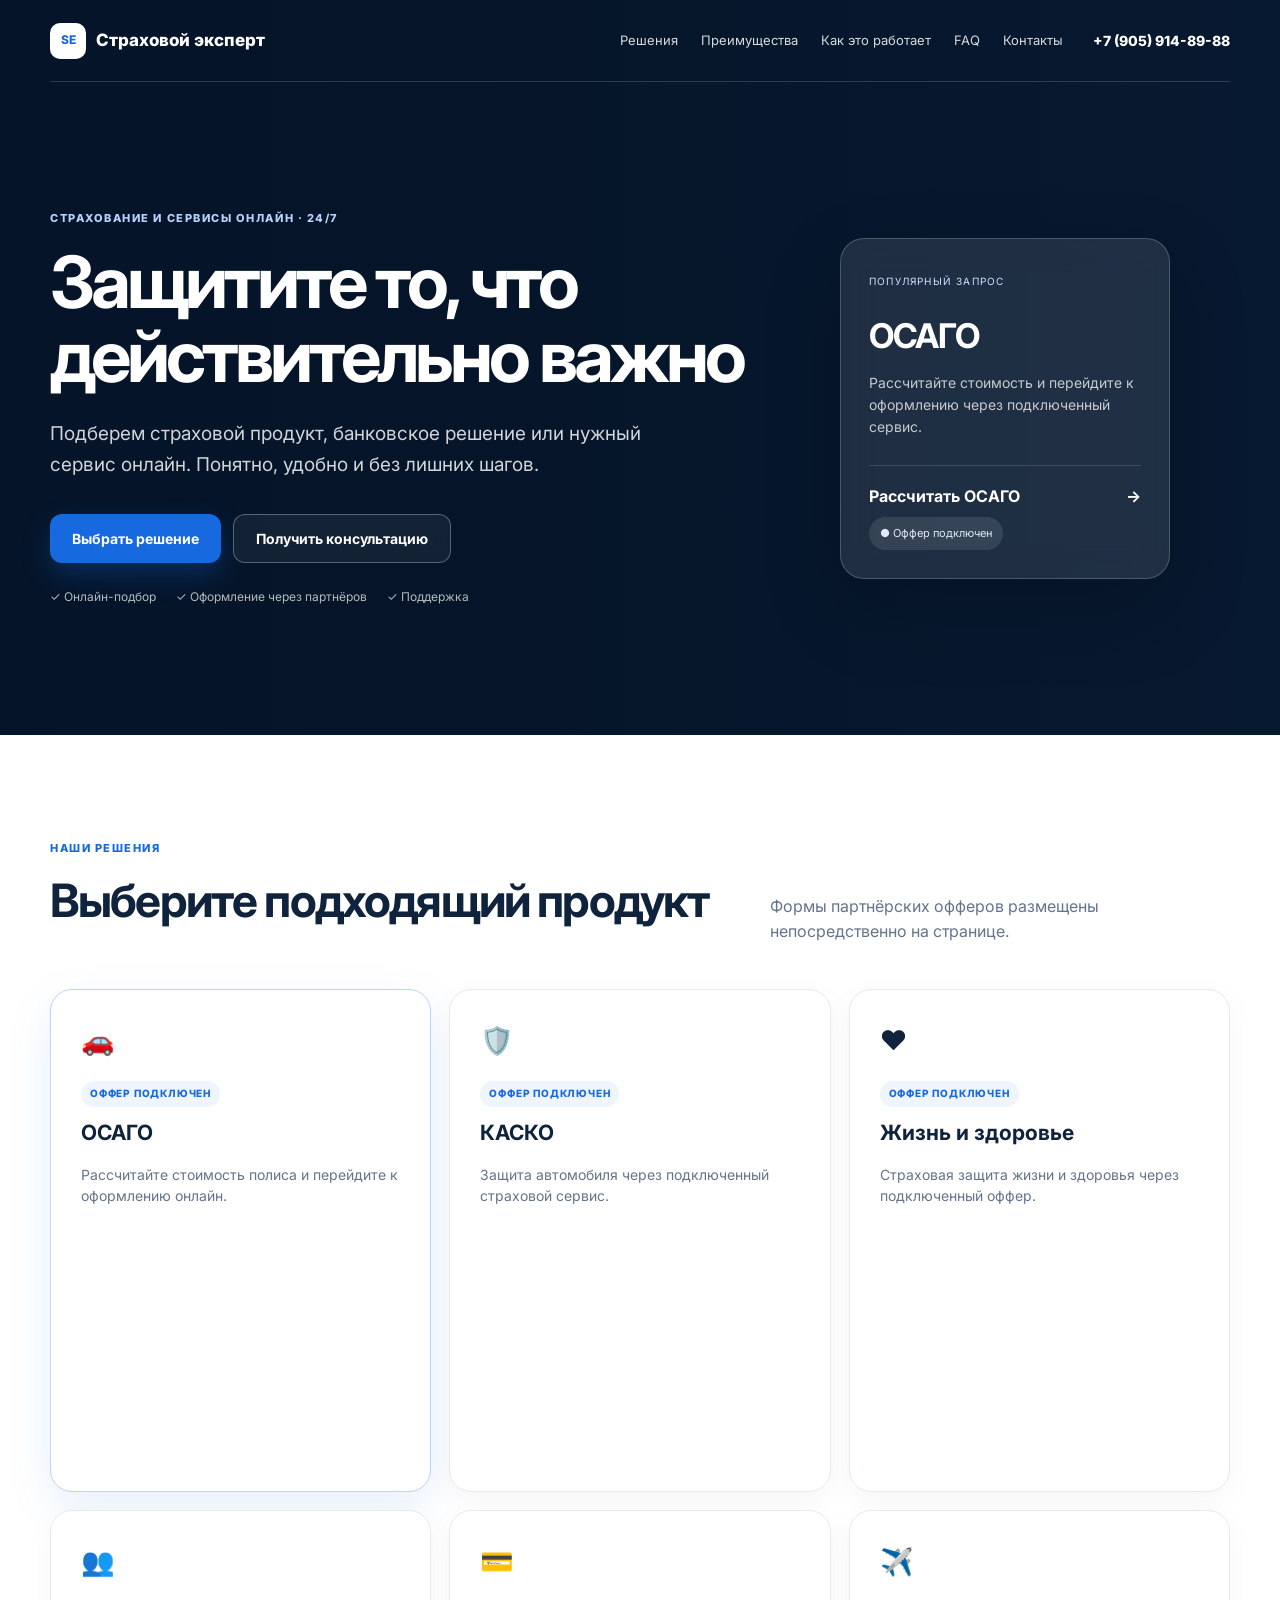
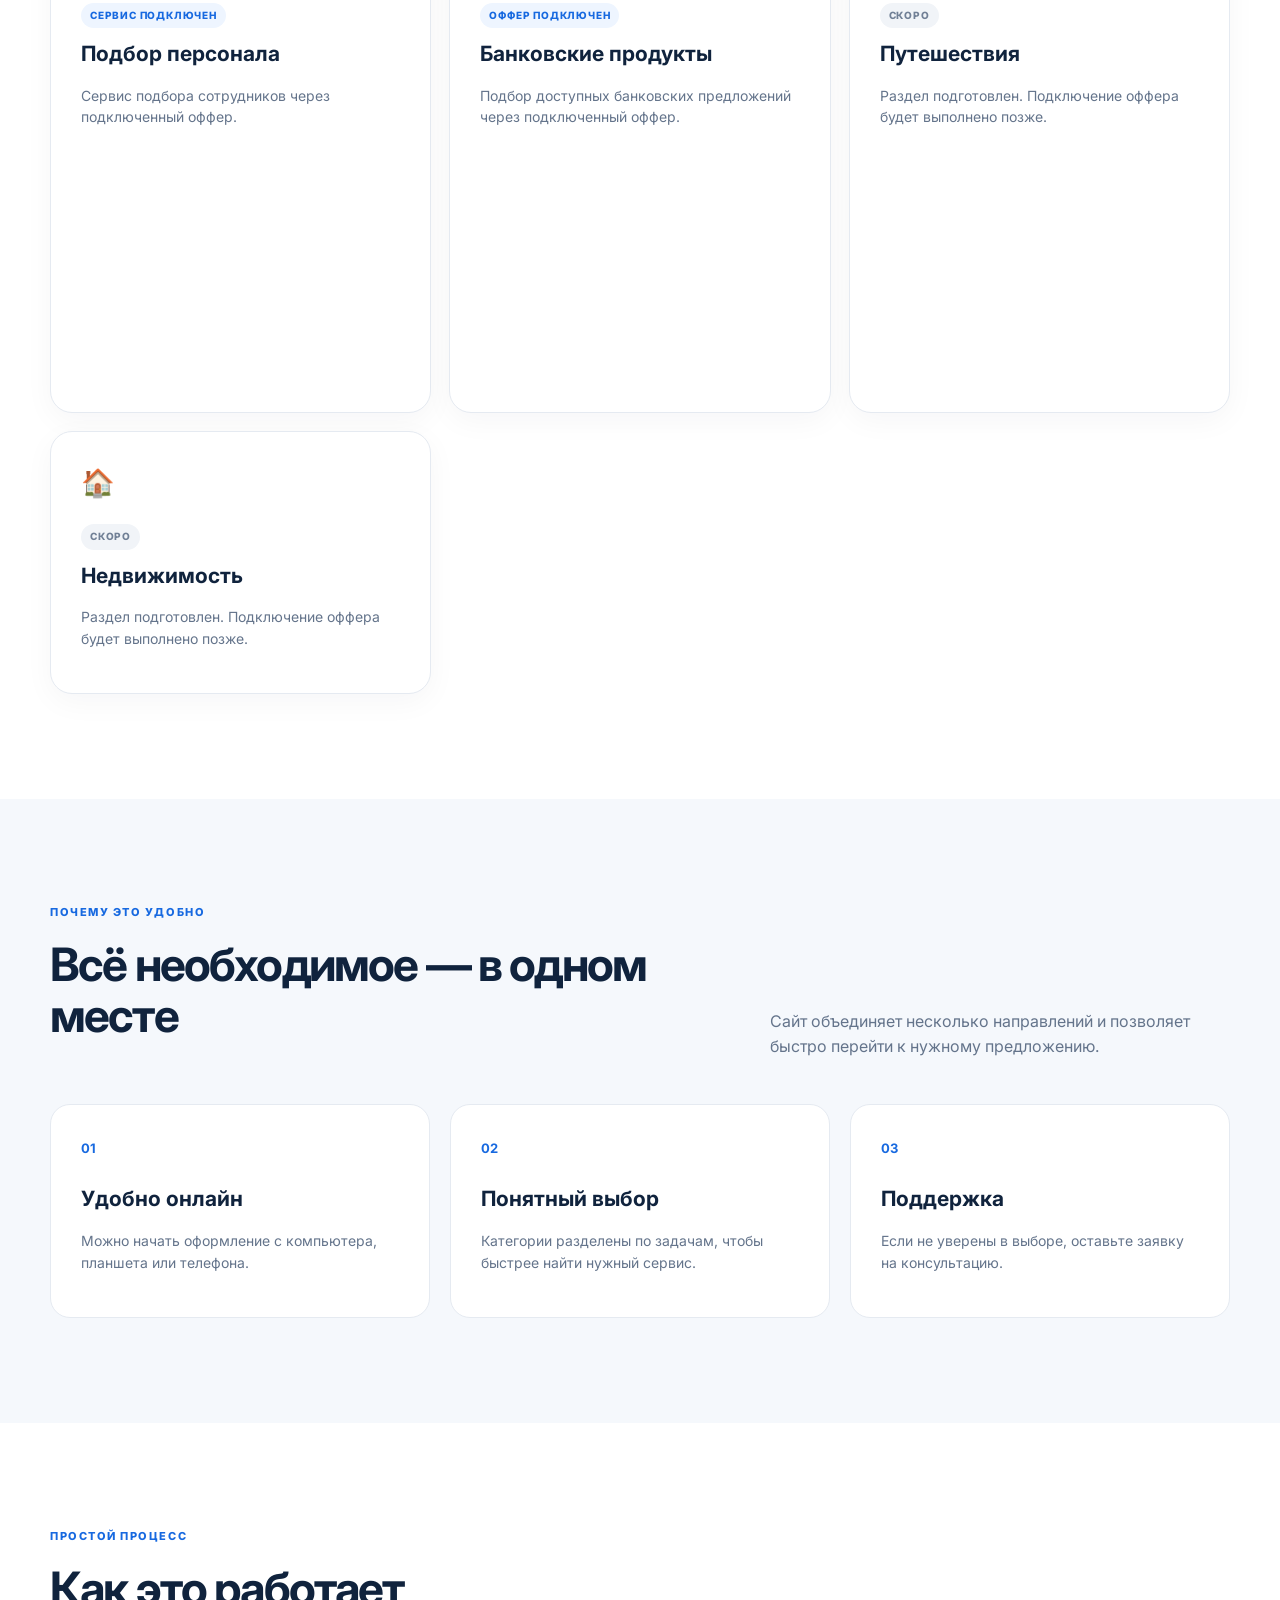
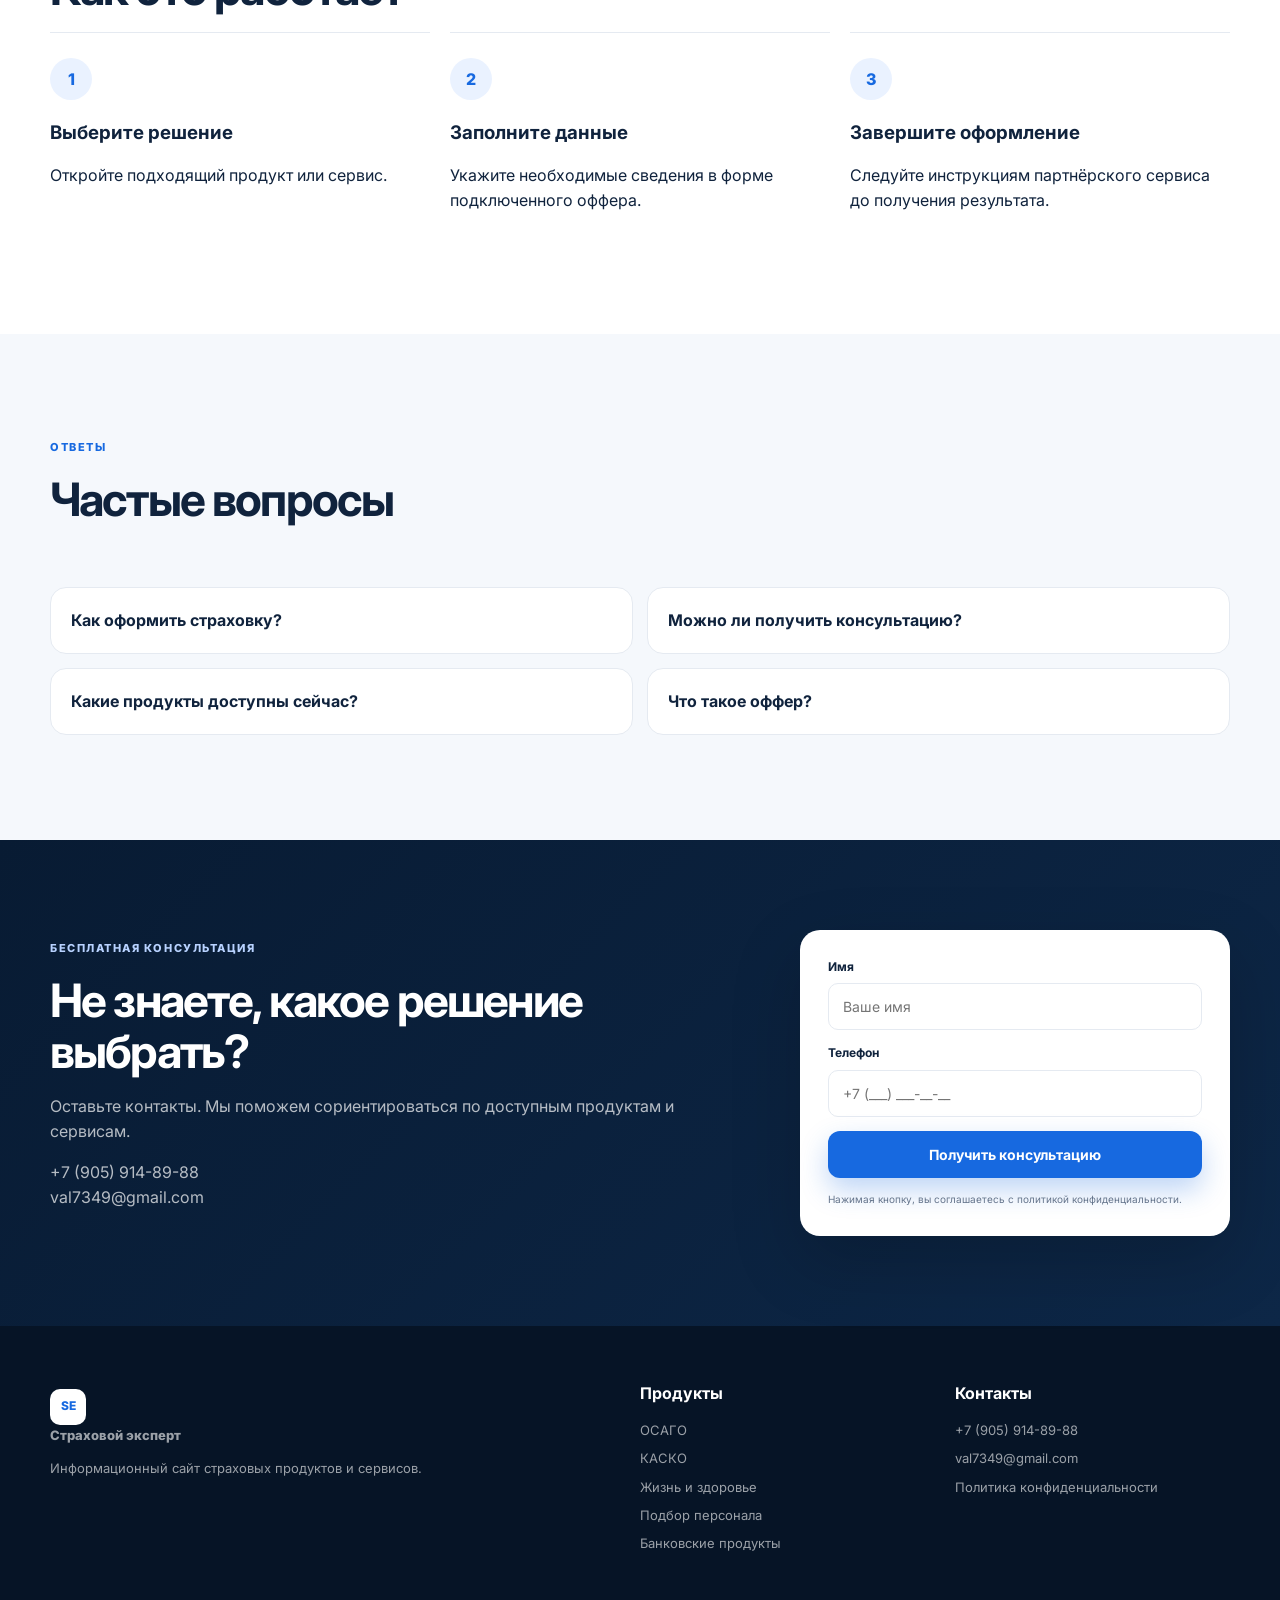
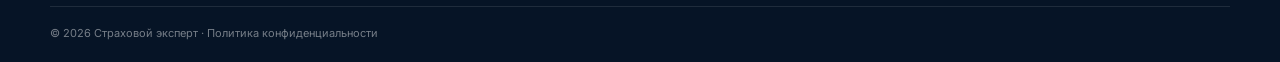
==== commit 5885e97b: "Fix Pampadu widgets by preserving official embed markup" ====
--- a/index.html
+++ b/index.html
@@ -2,26 +2,23 @@
 <html lang="ru">
 <head>
 <meta charset="utf-8"><meta name="viewport" content="width=device-width,initial-scale=1">
-<meta name="description" content="Онлайн-подбор страховых, банковских и сервисных решений: ОСАГО, КАСКО, жизнь и здоровье, подбор персонала и банковские продукты.">
-<meta name="theme-color" content="#081b33"><meta name="robots" content="index,follow">
-<meta property="og:type" content="website"><meta property="og:locale" content="ru_RU"><meta property="og:title" content="Страховой эксперт — страхование и сервисы онлайн"><meta property="og:description" content="Подберите страховой продукт, банковское решение или сервис онлайн."><meta property="og:url" content="https://rvfor.github.io/insurance-marketplace/"><meta property="og:image" content="https://rvfor.github.io/insurance-marketplace/assets/og-cover.svg"><meta property="og:image:alt" content="Страховой эксперт — страхование и сервисы онлайн"><meta name="twitter:card" content="summary_large_image"><meta name="twitter:title" content="Страховой эксперт — страхование и сервисы онлайн"><meta name="twitter:description" content="Онлайн-подбор страховых и сервисных решений."><meta name="twitter:image" content="https://rvfor.github.io/insurance-marketplace/assets/og-cover.svg">
-<title>Страховой эксперт — страхование и сервисы онлайн</title>
-<link rel="icon" href="assets/favicon.svg" type="image/svg+xml"><link rel="apple-touch-icon" href="assets/favicon.svg">
-<link rel="preconnect" href="https://fonts.googleapis.com"><link rel="preconnect" href="https://fonts.gstatic.com" crossorigin><link href="https://fonts.googleapis.com/css2?family=Inter:wght@400;500;600;700;800&display=swap" rel="stylesheet"><link rel="stylesheet" href="assets/css/style.css">
-<script type="application/ld+json">{"@context":"https://schema.org","@type":"WebSite","name":"Страховой эксперт","description":"Онлайн-подбор страховых и сервисных решений","inLanguage":"ru-RU","url":"https://rvfor.github.io/insurance-marketplace/"}</script>
+<meta name="description" content="Онлайн-подбор страховых, банковских и сервисных решений: ОСАГО, КАСКО, жизнь и здоровье, подбор персонала и банковские продукты."><meta name="theme-color" content="#081b33"><meta name="robots" content="index,follow">
+<meta property="og:type" content="website"><meta property="og:locale" content="ru_RU"><meta property="og:title" content="Страховой эксперт — страхование и сервисы онлайн"><meta property="og:description" content="Подберите страховой продукт, банковское решение или сервис онлайн."><meta property="og:url" content="https://consult-money.pro/pampadu/"><meta property="og:image" content="https://consult-money.pro/pampadu/assets/og-cover.svg"><meta property="og:image:alt" content="Страховой эксперт — страхование и сервисы онлайн"><meta name="twitter:card" content="summary_large_image"><meta name="twitter:title" content="Страховой эксперт — страхование и сервисы онлайн"><meta name="twitter:description" content="Онлайн-подбор страховых и сервисных решений."><meta name="twitter:image" content="https://consult-money.pro/pampadu/assets/og-cover.svg">
+<title>Страховой эксперт — страхование и сервисы онлайн</title><link rel="icon" href="assets/favicon.svg" type="image/svg+xml"><link rel="apple-touch-icon" href="assets/favicon.svg"><link rel="preconnect" href="https://fonts.googleapis.com"><link rel="preconnect" href="https://fonts.gstatic.com" crossorigin><link href="https://fonts.googleapis.com/css2?family=Inter:wght@400;500;600;700;800&display=swap" rel="stylesheet"><link rel="stylesheet" href="assets/css/style.css">
+<script type="application/ld+json">{"@context":"https://schema.org","@type":"WebSite","name":"Страховой эксперт","description":"Онлайн-подбор страховых и сервисных решений","inLanguage":"ru-RU","url":"https://consult-money.pro/pampadu/"}</script>
 </head><body>
-<header class="site-header"><div class="container nav"><a class="logo" href="#top" aria-label="Страховой эксперт — на главную"><span>SE</span> Страховой эксперт</a><nav aria-label="Основная навигация"><a href="#products">Решения</a><a href="#benefits">Преимущества</a><a href="#steps">Как это работает</a><a href="#faq">FAQ</a><a href="#contacts">Контакты</a></nav><a class="nav-phone" href="tel:+79059148988">+7 (905) 914-89-88</a></div></header>
+<header class="site-header"><div class="container nav"><a class="logo" href="#top"><span>SE</span> Страховой эксперт</a><nav aria-label="Основная навигация"><a href="#products">Решения</a><a href="#benefits">Преимущества</a><a href="#steps">Как это работает</a><a href="#faq">FAQ</a><a href="#contacts">Контакты</a></nav><a class="nav-phone" href="tel:+79059148988">+7 (905) 914-89-88</a></div></header>
 <main id="top">
 <section class="hero"><div class="hero-bg" aria-hidden="true"></div><div class="container hero-grid"><div class="hero-copy"><div class="eyebrow">Страхование и сервисы онлайн · 24/7</div><h1>Защитите то, что действительно важно</h1><p class="hero-lead">Подберем страховой продукт, банковское решение или нужный сервис онлайн. Понятно, удобно и без лишних шагов.</p><div class="hero-actions"><a class="btn btn-primary" href="#products">Выбрать решение</a><a class="btn btn-ghost" href="#contacts">Получить консультацию</a></div><div class="hero-trust"><span>✓ Онлайн-подбор</span><span>✓ Оформление через партнёров</span><span>✓ Поддержка</span></div></div><aside class="hero-card"><span class="card-label">Популярный запрос</span><h2>ОСАГО</h2><p>Рассчитайте стоимость и перейдите к оформлению через подключенный сервис.</p><a href="#widget-osago">Рассчитать ОСАГО <span>→</span></a><div class="hero-badge">● Оффер подключен</div></aside></div></section>
-<section class="section" id="products"><div class="container"><div class="section-head"><div><div class="eyebrow dark">Наши решения</div><h2>Выберите подходящий продукт</h2></div><p>Рабочие офферы размещены прямо на странице. Вы можете начать оформление без переходов по лишним страницам.</p></div><div class="products-grid">
-<article class="product-card featured" id="widget-osago"><div class="product-icon">🚗</div><span class="product-status">Оффер подключен</span><h3>ОСАГО</h3><p>Рассчитайте стоимость полиса и перейдите к оформлению онлайн.</p><div class="pampadu-widget"><iframe src="https://ppdu.ru/20a883ab-352c-4dda-99d6-21e7056b18e9" id="ppdwiOfferOsago" scrolling="no" title="Оффер Pampadu — ОСАГО"></iframe></div></article>
-<article class="product-card" id="widget-kasko"><div class="product-icon">🛡️</div><span class="product-status">Оффер подключен</span><h3>КАСКО</h3><p>Защита автомобиля. Оформление через подключенный страховой сервис.</p><div class="pampadu-widget"><iframe src="https://ppdu.ru/44a9369d-fca0-433f-aa67-a8709d9ec18b" id="ppdwiOfferKasko" scrolling="no" title="Оффер Pampadu — КАСКО"></iframe></div></article>
-<article class="product-card" id="widget-life"><div class="product-icon">❤️</div><span class="product-status">Оффер подключен</span><h3>Жизнь и здоровье</h3><p>Страховая защита жизни и здоровья через подключенный оффер.</p><div class="pampadu-widget"><iframe src="https://ppdu.ru/44a9369d-fca0-433f-aa67-a8709d9ec18b" id="ppdwiOfferLifeHealth" scrolling="no" title="Оффер Pampadu — жизнь и здоровье"></iframe></div></article>
-<article class="product-card" id="widget-recruitment"><div class="product-icon">👥</div><span class="product-status">Сервис подключен</span><h3>Подбор персонала</h3><p>Сервис подбора сотрудников через подключенный оффер.</p><div class="pampadu-widget"><iframe src="https://ppdu.ru/09af0cd8-cebf-4a2b-82df-91a174385d24" id="ppdwiOfferRecruitment" scrolling="no" title="Оффер Pampadu — подбор персонала"></iframe></div></article>
-<article class="product-card" id="widget-banking"><div class="product-icon">💳</div><span class="product-status">Оффер подключен</span><h3>Банковские продукты</h3><p>Подбор доступных банковских предложений через подключенный оффер.</p><div class="pampadu-widget"><iframe src="https://ppdu.ru/ff882c47-1b92-43bf-aab7-f6006756a2d9" id="ppdwiOfferBanking" scrolling="no" title="Оффер Pampadu — банковские продукты"></iframe></div></article>
+<section class="section" id="products"><div class="container"><div class="section-head"><div><div class="eyebrow dark">Наши решения</div><h2>Выберите подходящий продукт</h2></div><p>Формы партнёрских офферов размещены непосредственно на странице.</p></div><div class="products-grid">
+<article class="product-card featured" id="widget-osago"><div class="product-icon">🚗</div><span class="product-status">Оффер подключен</span><h3>ОСАГО</h3><p>Рассчитайте стоимость полиса и перейдите к оформлению онлайн.</p><div class="pampadu-widget"><iframe src="https://ppdu.ru/20a883ab-352c-4dda-99d6-21e7056b18e9" style="width: 100%; border: none; min-width: 320px; overflow: hidden;" id="ppdwiOffer" scrolling="no" title="Оффер Pampadu — ОСАГО"></iframe><script src="https://ppdu.ru/ppdw.js"></script></div></article>
+<article class="product-card" id="widget-kasko"><div class="product-icon">🛡️</div><span class="product-status">Оффер подключен</span><h3>КАСКО</h3><p>Защита автомобиля через подключенный страховой сервис.</p><div class="pampadu-widget"><iframe src="https://ppdu.ru/44a9369d-fca0-433f-aa67-a8709d9ec18b" style="width: 100%; border: none; min-width: 320px; overflow: hidden;" id="ppdwiOffer" scrolling="no" title="Оффер Pampadu — КАСКО"></iframe><script src="https://ppdu.ru/ppdw.js"></script></div></article>
+<article class="product-card" id="widget-life"><div class="product-icon">❤️</div><span class="product-status">Оффер подключен</span><h3>Жизнь и здоровье</h3><p>Страховая защита жизни и здоровья через подключенный оффер.</p><div class="pampadu-widget"><iframe src="https://ppdu.ru/44a9369d-fca0-433f-aa67-a8709d9ec18b" style="width: 100%; border: none; min-width: 320px; overflow: hidden;" id="ppdwiOffer" scrolling="no" title="Оффер Pampadu — жизнь и здоровье"></iframe><script src="https://ppdu.ru/ppdw.js"></script></div></article>
+<article class="product-card" id="widget-recruitment"><div class="product-icon">👥</div><span class="product-status">Сервис подключен</span><h3>Подбор персонала</h3><p>Сервис подбора сотрудников через подключенный оффер.</p><div class="pampadu-widget"><iframe src="https://ppdu.ru/09af0cd8-cebf-4a2b-82df-91a174385d24" style="width: 100%; border: none; min-width: 320px; overflow: hidden;" id="ppdwiOffer" scrolling="no" title="Оффер Pampadu — подбор персонала"></iframe><script src="https://ppdu.ru/ppdw.js"></script></div></article>
+<article class="product-card" id="widget-banking"><div class="product-icon">💳</div><span class="product-status">Оффер подключен</span><h3>Банковские продукты</h3><p>Подбор доступных банковских предложений через подключенный оффер.</p><div class="pampadu-widget"><iframe src="https://ppdu.ru/ff882c47-1b92-43bf-aab7-f6006756a2d9" style="width: 100%; border: none; min-width: 320px; overflow: hidden;" id="ppdwiOffer" scrolling="no" title="Оффер Pampadu — банковские продукты"></iframe><script src="https://ppdu.ru/ppdw.js"></script></div></article>
 <article class="product-card"><div class="product-icon">✈️</div><span class="product-status soon">Скоро</span><h3>Путешествия</h3><p>Раздел подготовлен. Подключение оффера будет выполнено позже.</p></article><article class="product-card"><div class="product-icon">🏠</div><span class="product-status soon">Скоро</span><h3>Недвижимость</h3><p>Раздел подготовлен. Подключение оффера будет выполнено позже.</p></article></div></div></section>
 <section class="section benefits" id="benefits"><div class="container"><div class="section-head"><div><div class="eyebrow dark">Почему это удобно</div><h2>Всё необходимое — в одном месте</h2></div><p>Сайт объединяет несколько направлений и позволяет быстро перейти к нужному предложению.</p></div><div class="benefit-grid"><div><b>01</b><h3>Удобно онлайн</h3><p>Можно начать оформление с компьютера, планшета или телефона.</p></div><div><b>02</b><h3>Понятный выбор</h3><p>Категории разделены по задачам, чтобы быстрее найти нужный сервис.</p></div><div><b>03</b><h3>Поддержка</h3><p>Если не уверены в выборе, оставьте заявку на консультацию.</p></div></div></div></section>
 <section class="section" id="steps"><div class="container"><div class="eyebrow dark">Простой процесс</div><h2>Как это работает</h2><div class="steps-grid"><div><span>1</span><h3>Выберите решение</h3><p>Откройте подходящий продукт или сервис.</p></div><div><span>2</span><h3>Заполните данные</h3><p>Укажите необходимые сведения в форме подключенного оффера.</p></div><div><span>3</span><h3>Завершите оформление</h3><p>Следуйте инструкциям партнёрского сервиса до получения результата.</p></div></div></div></section>
-<section class="section alt" id="faq"><div class="container"><div class="section-head"><div><div class="eyebrow dark">Ответы</div><h2>Частые вопросы</h2></div></div><div class="faq-grid"><details class="faq-item"><summary>Как оформить страховку?</summary><p>Выберите нужный продукт и заполните форму внутри подключенного оффера. Дальнейшее оформление проходит по инструкции сервиса.</p></details><details class="faq-item"><summary>Можно ли получить консультацию?</summary><p>Да. Оставьте имя и телефон в форме ниже — мы свяжемся с вами по указанному номеру.</p></details><details class="faq-item"><summary>Какие продукты доступны сейчас?</summary><p>ОСАГО, КАСКО, жизнь и здоровье, подбор персонала и банковские продукты. Путешествия и недвижимость пока отмечены как «Скоро».</p></details><details class="faq-item"><summary>Что такое оффер?</summary><p>Оффер — подключенная форма партнёрского сервиса, через которую пользователь может подобрать или оформить соответствующий продукт.</p></details></div></div></section>
-<section class="cta" id="contacts"><div class="container cta-grid"><div><div class="eyebrow">Бесплатная консультация</div><h2>Не знаете, какое решение выбрать?</h2><p>Оставьте контакты. Мы поможем сориентироваться по доступным продуктам и сервисам.</p><p><a href="tel:+79059148988">+7 (905) 914-89-88</a><br><a href="mailto:val7349@gmail.com">val7349@gmail.com</a></p></div><form class="lead-form" action="https://formsubmit.co/val7349@gmail.com" method="POST"><input type="hidden" name="_subject" value="Новая заявка с сайта Страховой эксперт"><input type="hidden" name="_captcha" value="false"><input type="hidden" name="_template" value="table"><input type="hidden" name="_next" value="https://rvfor.github.io/insurance-marketplace/thank-you.html"><label>Имя<input name="name" autocomplete="name" placeholder="Ваше имя" required></label><label>Телефон<input name="phone" autocomplete="tel" inputmode="tel" placeholder="+7 (___) ___-__-__" required></label><button class="btn btn-primary" type="submit">Получить консультацию</button><small>Нажимая кнопку, вы соглашаетесь с <a href="privacy.html">политикой конфиденциальности</a>.</small></form></div></section></main>
-<footer><div class="container footer-grid"><div><a class="logo" href="#top"><span>SE</span> Страховой эксперт</a><p>Информационный сайт страховых продуктов и сервисов.</p></div><div><b>Продукты</b><a href="#widget-osago">ОСАГО</a><a href="#widget-kasko">КАСКО</a><a href="#widget-life">Жизнь и здоровье</a><a href="#widget-recruitment">Подбор персонала</a><a href="#widget-banking">Банковские продукты</a></div><div><b>Контакты</b><a href="tel:+79059148988">+7 (905) 914-89-88</a><a href="mailto:val7349@gmail.com">val7349@gmail.com</a><a href="privacy.html">Политика конфиденциальности</a></div></div><div class="container copyright">© 2026 Страховой эксперт · <a href="privacy.html">Политика конфиденциальности</a></div></footer><a class="mobile-cta btn btn-primary" href="#contacts">Получить консультацию</a><script src="https://ppdu.ru/ppdw.js"></script><script src="assets/js/main.js" defer></script></body></html>+<section class="section alt" id="faq"><div class="container"><div class="section-head"><div><div class="eyebrow dark">Ответы</div><h2>Частые вопросы</h2></div></div><div class="faq-grid"><details class="faq-item"><summary>Как оформить страховку?</summary><p>Выберите нужный продукт и заполните форму внутри подключенного оффера.</p></details><details class="faq-item"><summary>Можно ли получить консультацию?</summary><p>Да. Оставьте имя и телефон в форме ниже — мы свяжемся с вами.</p></details><details class="faq-item"><summary>Какие продукты доступны сейчас?</summary><p>ОСАГО, КАСКО, жизнь и здоровье, подбор персонала и банковские продукты. Путешествия и недвижимость пока отмечены как «Скоро».</p></details><details class="faq-item"><summary>Что такое оффер?</summary><p>Оффер — подключенная форма партнёрского сервиса для подбора или оформления продукта.</p></details></div></div></section>
+<section class="cta" id="contacts"><div class="container cta-grid"><div><div class="eyebrow">Бесплатная консультация</div><h2>Не знаете, какое решение выбрать?</h2><p>Оставьте контакты. Мы поможем сориентироваться по доступным продуктам и сервисам.</p><p><a href="tel:+79059148988">+7 (905) 914-89-88</a><br><a href="mailto:val7349@gmail.com">val7349@gmail.com</a></p></div><form class="lead-form" action="https://formsubmit.co/val7349@gmail.com" method="POST"><input type="hidden" name="_subject" value="Новая заявка с сайта Страховой эксперт"><input type="hidden" name="_captcha" value="false"><input type="hidden" name="_template" value="table"><input type="hidden" name="_next" value="https://consult-money.pro/pampadu/thank-you.html"><label>Имя<input name="name" autocomplete="name" placeholder="Ваше имя" required></label><label>Телефон<input name="phone" autocomplete="tel" inputmode="tel" placeholder="+7 (___) ___-__-__" required></label><button class="btn btn-primary" type="submit">Получить консультацию</button><small>Нажимая кнопку, вы соглашаетесь с <a href="privacy.html">политикой конфиденциальности</a>.</small></form></div></section>
+</main><footer><div class="container footer-grid"><div><a class="logo" href="#top"><span>SE</span> Страховой эксперт</a><p>Информационный сайт страховых продуктов и сервисов.</p></div><div><b>Продукты</b><a href="#widget-osago">ОСАГО</a><a href="#widget-kasko">КАСКО</a><a href="#widget-life">Жизнь и здоровье</a><a href="#widget-recruitment">Подбор персонала</a><a href="#widget-banking">Банковские продукты</a></div><div><b>Контакты</b><a href="tel:+79059148988">+7 (905) 914-89-88</a><a href="mailto:val7349@gmail.com">val7349@gmail.com</a><a href="privacy.html">Политика конфиденциальности</a></div></div><div class="container copyright">© 2026 Страховой эксперт · <a href="privacy.html">Политика конфиденциальности</a></div></footer><a class="mobile-cta btn btn-primary" href="#contacts">Получить консультацию</a></body></html>
